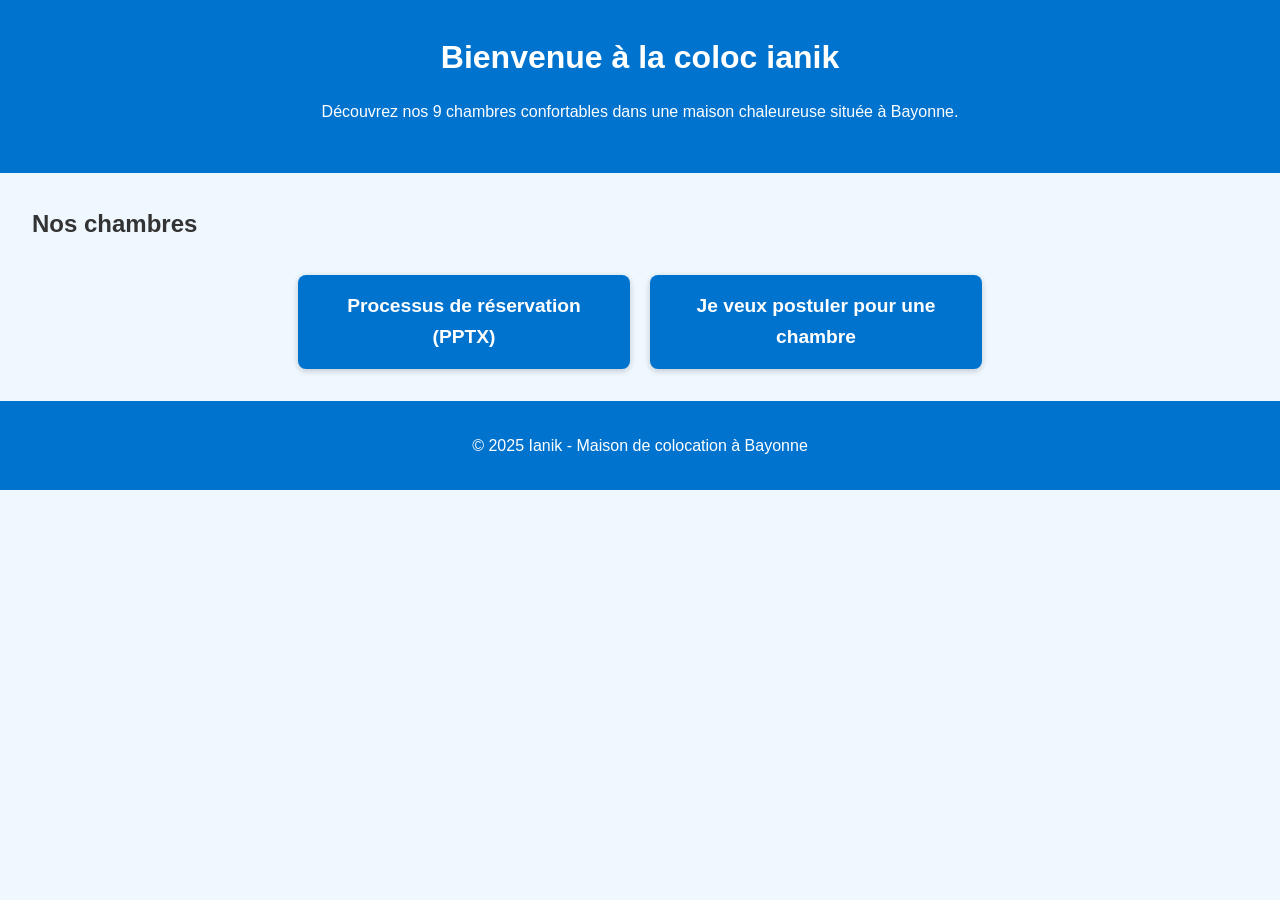
==== index.html @ e373b6a2 "index.html" ====
<!DOCTYPE html>
<html lang="fr">
<head>
  <meta charset="UTF-8">
  <meta name="viewport" content="width=device-width, initial-scale=1.0">
  <title>Ianik - Maison de colocation</title>
  <style>
    /* Styles généraux */
    body {
      font-family: Arial, sans-serif;
      line-height: 1.6;
      margin: 0;
      padding: 0;
      background-color: #f0f8ff; /* Bleu clair */
      color: #333;
    }

    header {
      text-align: center;
      padding: 2rem;
      background-color: #0073cf; /* Bleu Aviron Bayonnais */
      color: white;
    }

    h1, h2 {
      margin: 0;
    }

    main {
      padding: 2rem;
    }

    section {
      margin-bottom: 2rem;
    }

    .rooms .room-list {
      display: grid;
      grid-template-columns: repeat(auto-fit, minmax(300px, 1fr));
      gap: 1rem;
    }

    .room {
      border: 2px solid #0073cf;
      padding: 1rem;
      background-color: white;
      border-radius: 10px;
      box-shadow: 0 2px 6px rgba(0, 0, 0, 0.15);
    }

    .room h3 {
      margin-top: 0;
      color: #0073cf;
    }

    .availability {
      display: inline-block;
      padding: 0.3rem 0.6rem;
      font-size: 0.9rem;
      font-weight: bold;
      border-radius: 5px;
      color: white;
    }

    .available {
      background-color: #4caf50; /* Vert */
    }

    .reserved {
      background-color: #f44336; /* Rouge */
    }

    .pending {
      background-color: #ffc107; /* Jaune */
      color: black;
    }

    .btn-container {
      display: flex;
      justify-content: center;
      gap: 20px;
      flex-wrap: wrap;
      margin-top: 2rem;
    }

    .btn {
      display: inline-block;
      width: 300px;
      padding: 1rem;
      text-align: center;
      font-size: 1.2rem;
      font-weight: bold;
      color: white;
      background-color: #0073cf;
      text-decoration: none;
      border-radius: 8px;
      box-shadow: 0 2px 6px rgba(0, 0, 0, 0.2);
      transition: background-color 0.3s;
    }

    .btn:hover {
      background-color: #005fa3;
    }

    footer {
      text-align: center;
      padding: 1rem;
      background-color: #0073cf;
      color: white;
    }
  </style>
</head>
<body>
  <header>
    <h1>Bienvenue à la coloc ianik</h1>
    <p>Découvrez nos 9 chambres confortables dans une maison chaleureuse située à Bayonne.</p>
  </header>

  <main>
    <section class="rooms">
      <h2>Nos chambres</h2>
      <div class="room-list" id="room-list">
        <!-- Les chambres seront ajoutées ici via JavaScript -->
      </div>
    </section>

    <div class="btn-container">
      <a href="https://docs.google.com/presentation/d/1EcXekD9tkcNS4-WJMPIoCq9BJ0h_CwV2/export/pptx" 
         class="btn" 
         download>
         Processus de réservation (PPTX)
      </a>

      <a href="https://forms.gle/kCWdKsoVQjSQGZ9x8" 
         class="btn" 
         target="_blank">
         Je veux postuler pour une chambre
      </a>
    </div>
  </main>

  <footer>
    <p>&copy; 2025 Ianik - Maison de colocation à Bayonne</p>
  </footer>

  <script>
    const sheetURL = "https://docs.google.com/spreadsheets/d/e/2PACX-1vQ-KR8PI-1On28uGKj4XJUlLQtatzEJC9pDtSXy6NSAmb4mJi_8Ygjr6PcW7w_5GbWBy42OmCKfp8lX/pub?output=csv";

    async function loadRooms() {
      try {
        const response = await fetch(sheetURL);
        const data = await response.text();
        const rows = data.split("\n").slice(1);
        const roomList = document.getElementById("room-list");

        rows.forEach(row => {
          const [roomNumber, availability] = row.split(",");
          let price = (roomNumber.trim() === "4" || roomNumber.trim() === "5" || roomNumber.trim() === "6") ? "720 €" : "760 €";

          let availabilityClass = "";
          if (availability.trim() === "Disponible") availabilityClass = "available";
          else if (availability.trim() === "Réservée") availabilityClass = "reserved";
          else if (availability.trim() === "En cours de réservation") availabilityClass = "pending";

          const roomDiv = document.createElement("div");
          roomDiv.className = "room";
          roomDiv.innerHTML = `
            <h3>Chambre ${roomNumber}</h3>
            <p><strong>Prix :</strong> ${price}/mois</p>
            <span class="availability ${availabilityClass}">${availability.trim()}</span>
          `;

          roomList.appendChild(roomDiv);
        });
      } catch (error) {
        console.error("Erreur lors du chargement des chambres :", error);
      }
    }

    loadRooms();
  </script>
</body>
</html>
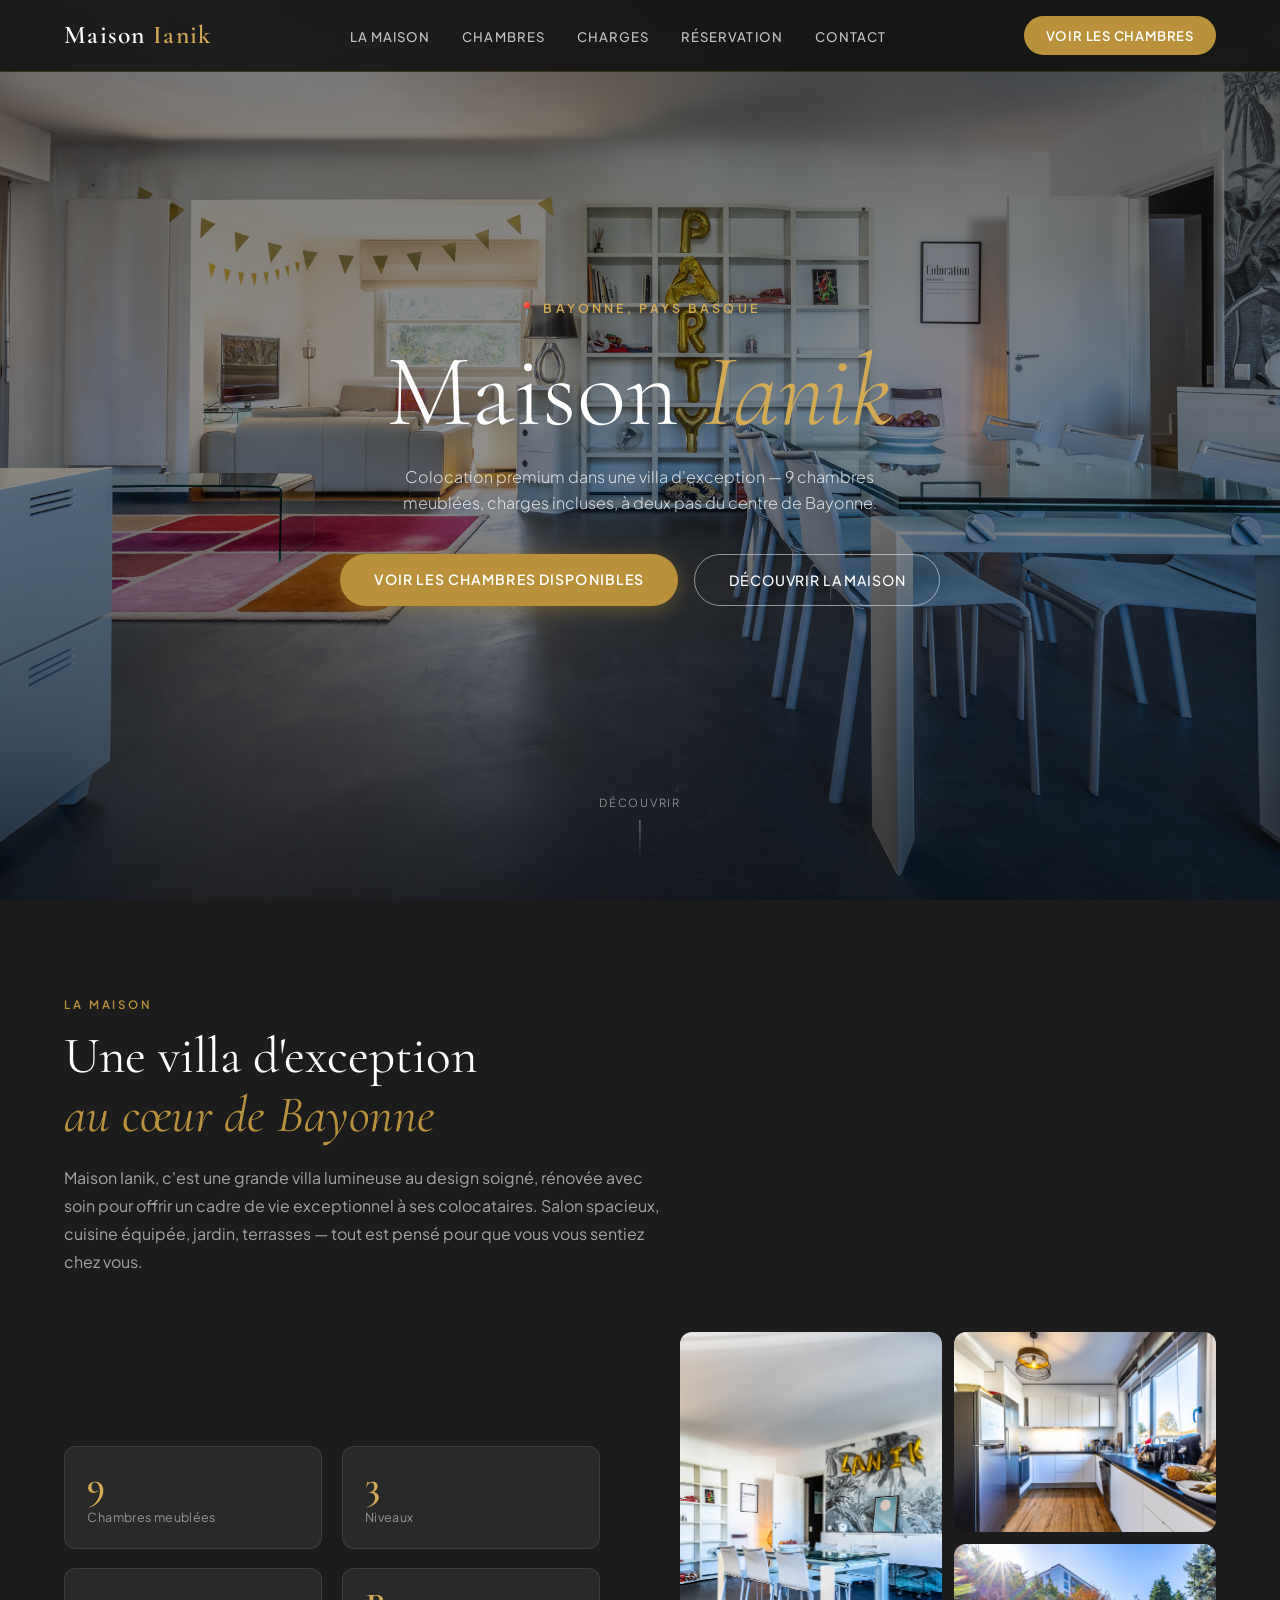
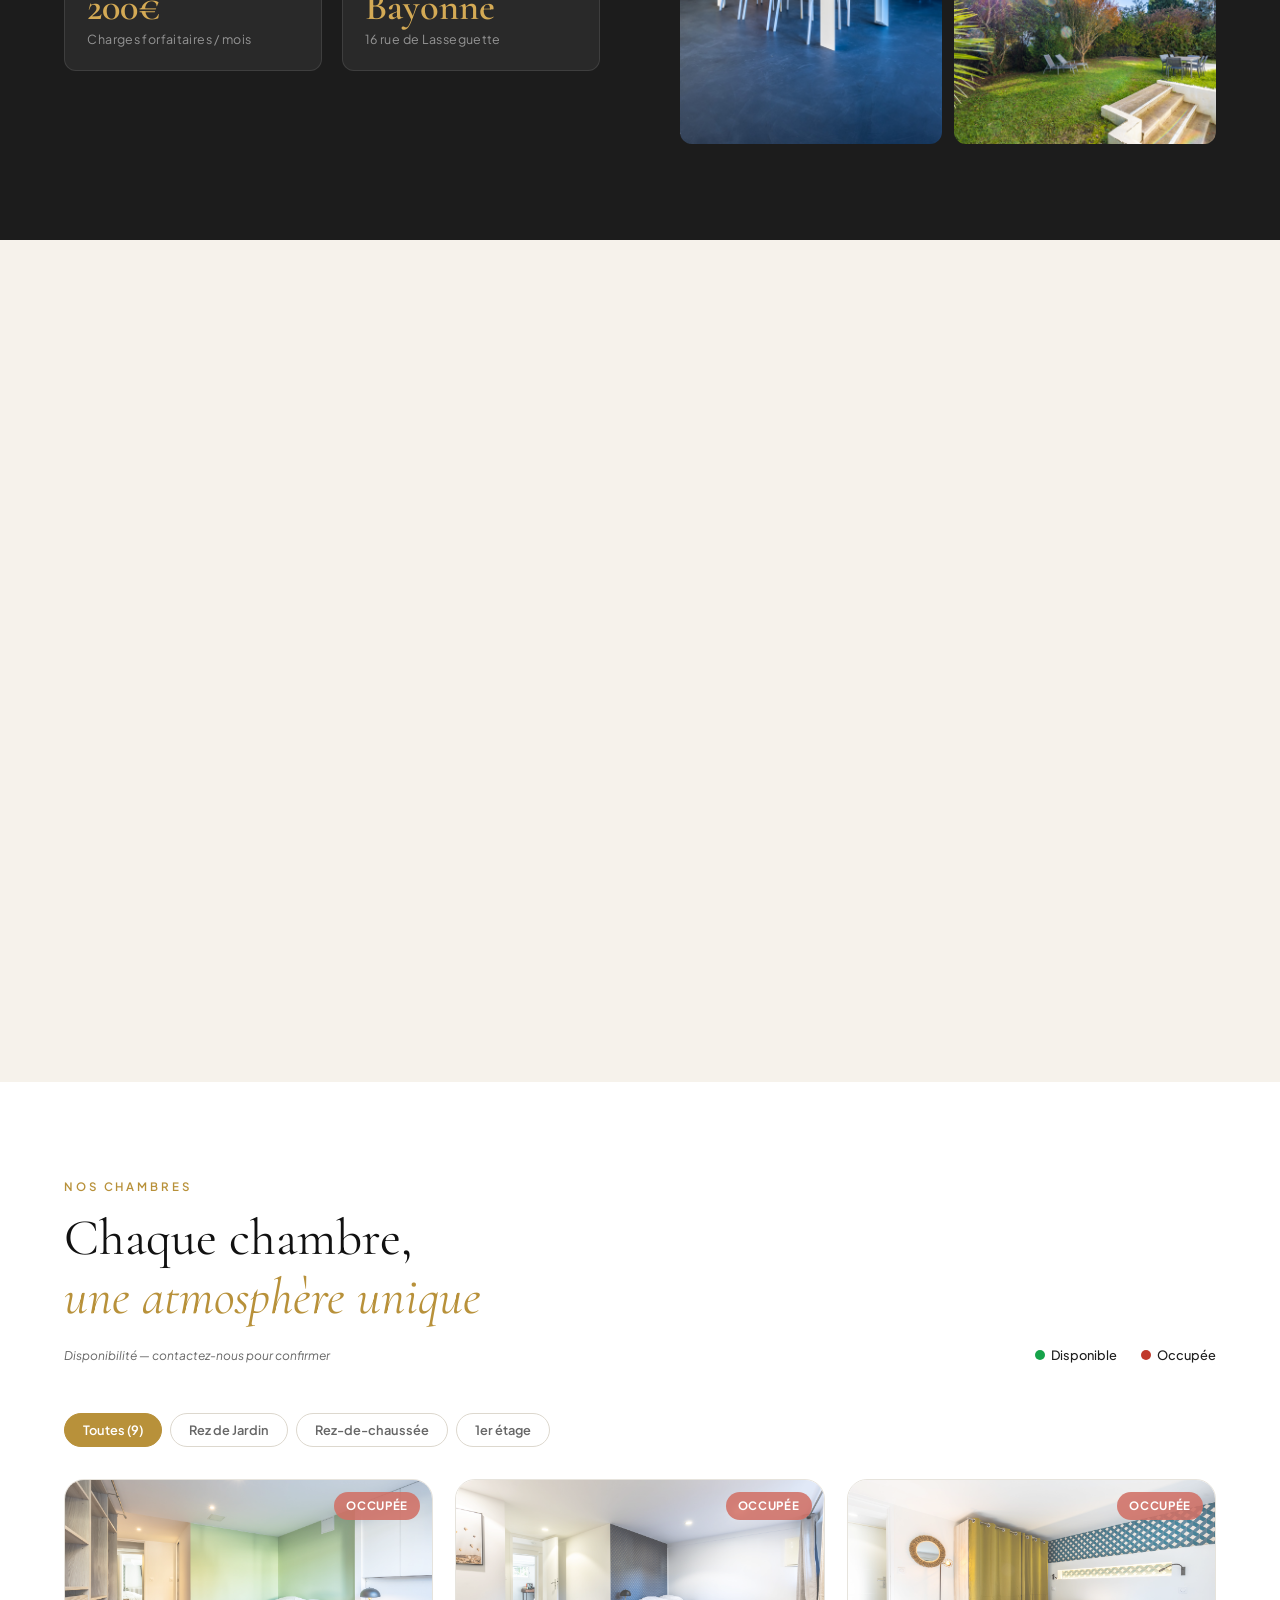
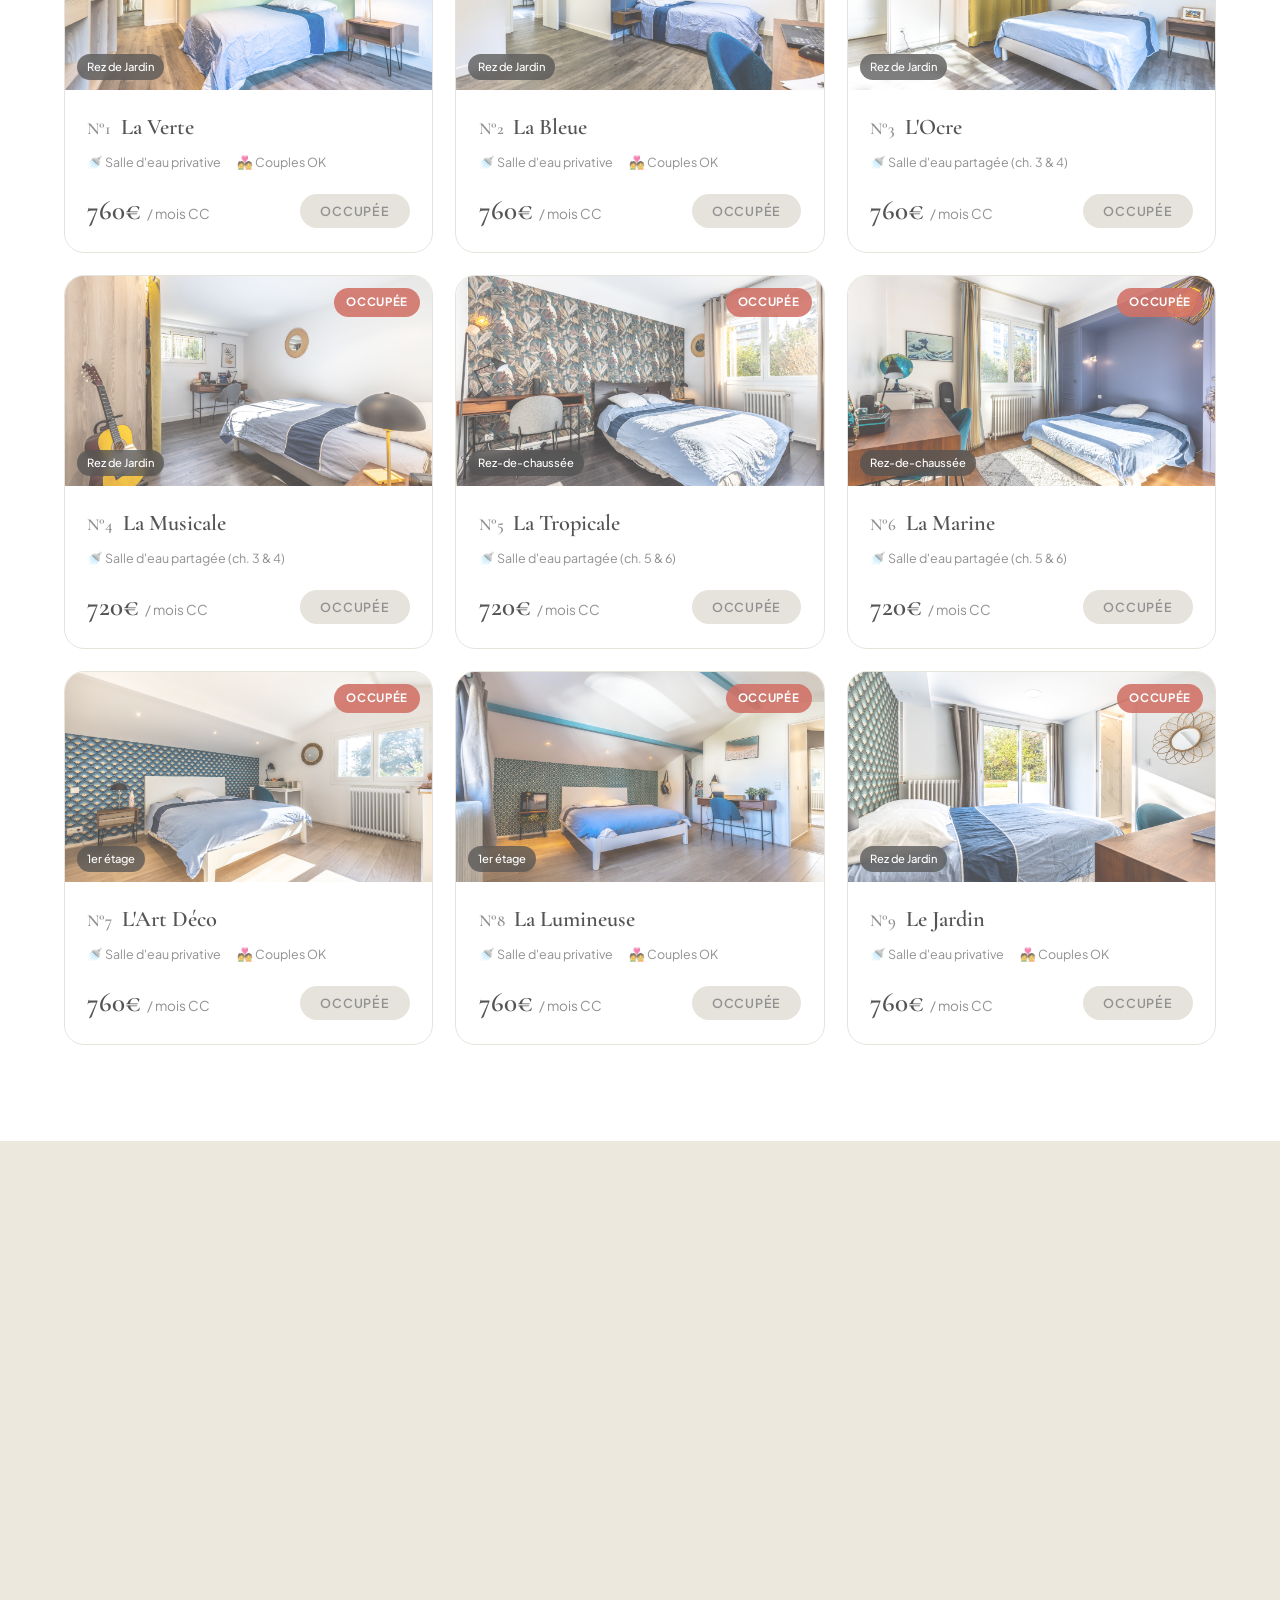
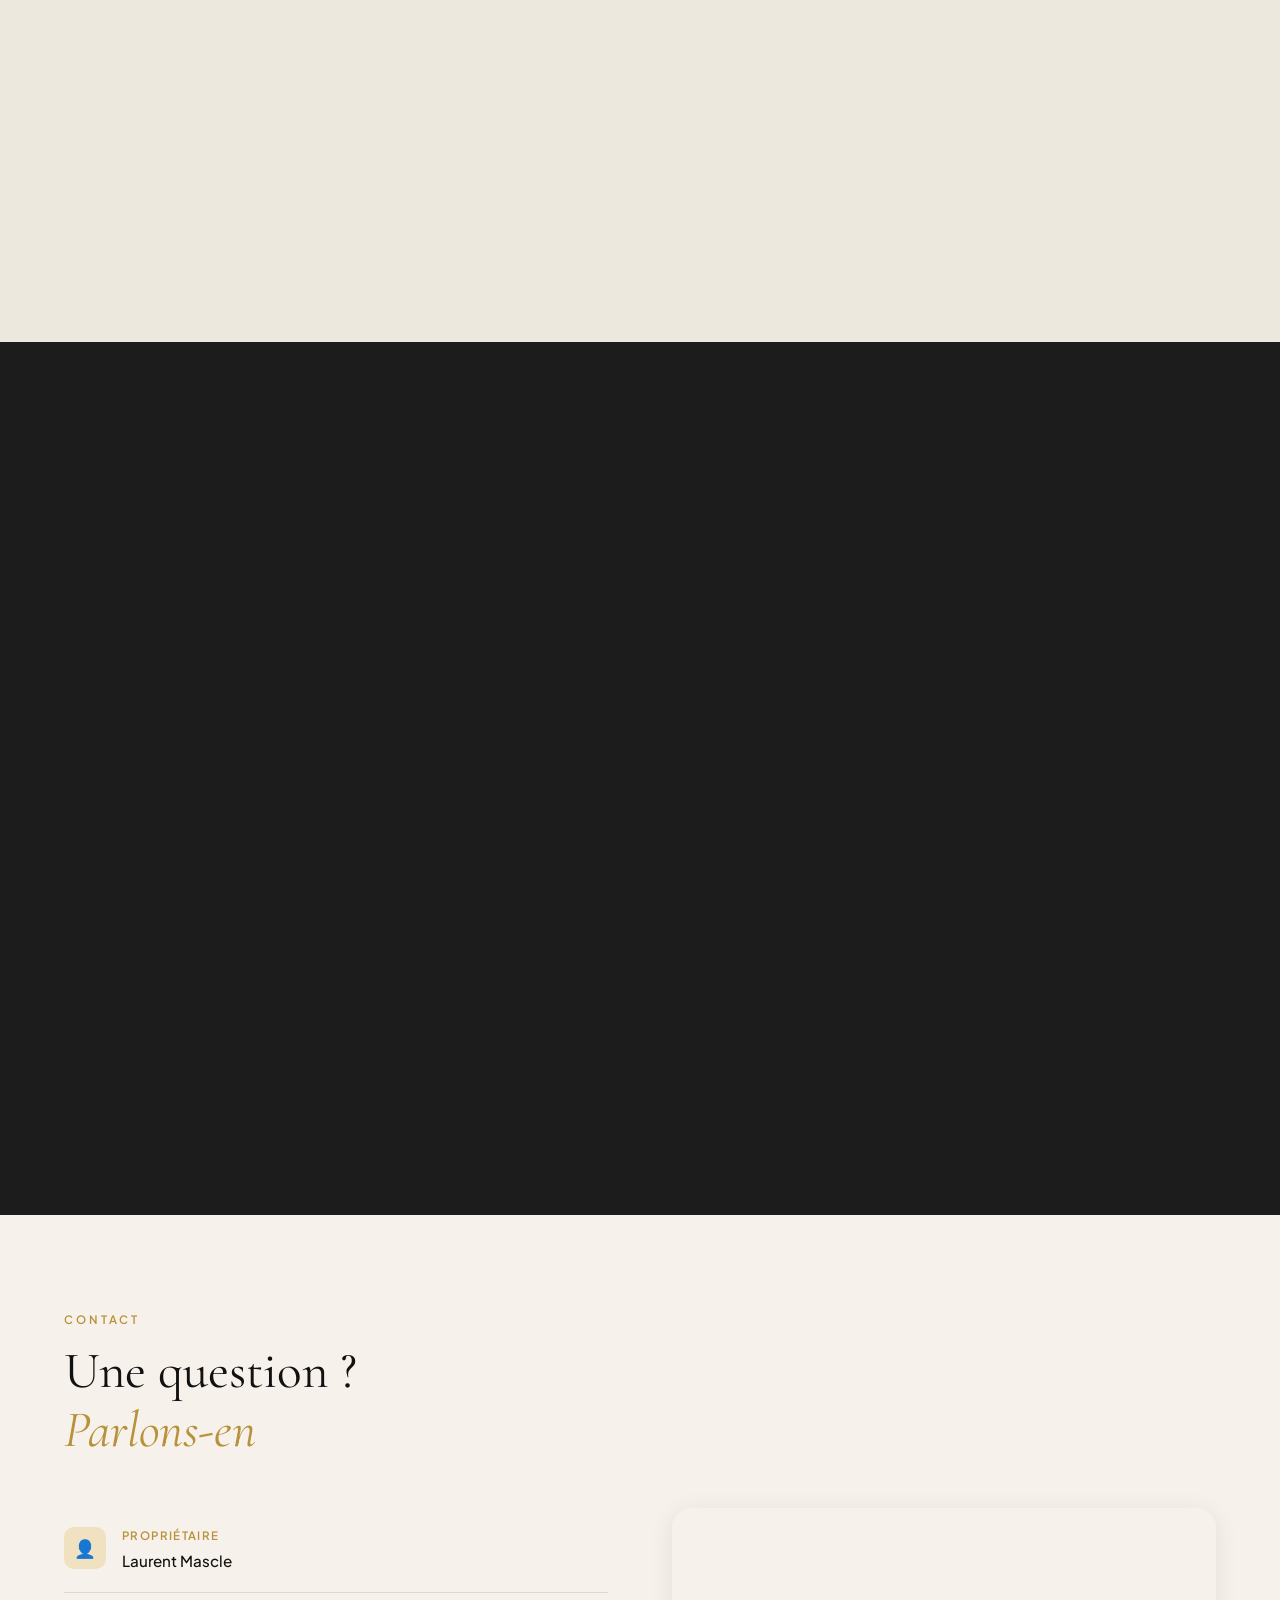
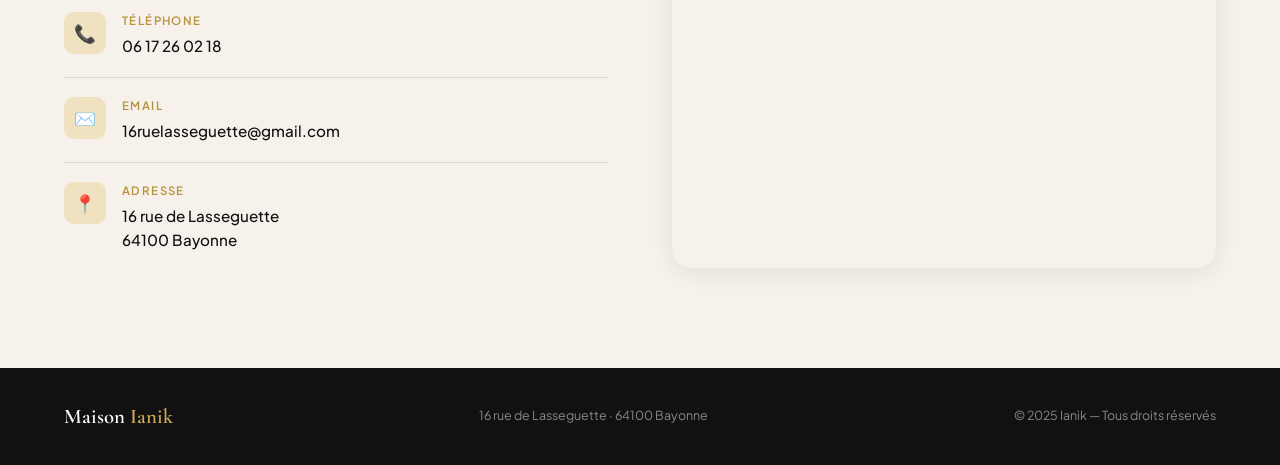
==== commit 1537fb58: "Déploiement site Maison Ianik — index.html + dossier images/ Ajout du nouveau index.html avec galeri" ====
--- a/index.html
+++ b/index.html
@@ -3,181 +3,1467 @@
 <head>
   <meta charset="UTF-8">
   <meta name="viewport" content="width=device-width, initial-scale=1.0">
-  <title>Ianik - Maison de colocation</title>
+  <title>Maison Ianik — Colocation à Bayonne</title>
+  <meta name="description" content="Colocation premium à Bayonne. 9 chambres meublées avec charges incluses dans une maison d'exception.">
+  <link rel="preconnect" href="https://fonts.googleapis.com">
+  <link rel="preconnect" href="https://fonts.gstatic.com" crossorigin>
+  <link href="https://fonts.googleapis.com/css2?family=Cormorant+Garamond:ital,wght@0,300;0,400;0,600;1,300;1,400&family=Plus+Jakarta+Sans:wght@300;400;500;600&display=swap" rel="stylesheet">
   <style>
-    /* Styles généraux */
+    /* ===================== VARIABLES & RESET ===================== */
+    :root {
+      --dark:       #111111;
+      --dark-2:     #1c1c1c;
+      --cream:      #f6f2eb;
+      --cream-dark: #ede8de;
+      --gold:       #b8913a;
+      --gold-light: #d4aa55;
+      --gold-pale:  #f0e2c0;
+      --text:       #1e1e1e;
+      --text-muted: #666;
+      --border:     #ddd8ce;
+      --white:      #ffffff;
+      --available:  #16a34a;
+      --unavailable:#c0392b;
+      --radius:     12px;
+      --radius-lg:  20px;
+      --shadow:     0 4px 24px rgba(0,0,0,0.08);
+      --shadow-lg:  0 16px 60px rgba(0,0,0,0.15);
+    }
+    *, *::before, *::after { margin: 0; padding: 0; box-sizing: border-box; }
+    html { scroll-behavior: smooth; }
     body {
-      font-family: Arial, sans-serif;
+      font-family: 'Plus Jakarta Sans', sans-serif;
+      background: var(--cream);
+      color: var(--text);
+      overflow-x: hidden;
       line-height: 1.6;
-      margin: 0;
-      padding: 0;
-      background-color: #f0f8ff; /* Bleu clair */
-      color: #333;
-    }
-
-    header {
+    }
+    img { display: block; max-width: 100%; }
+    a { text-decoration: none; color: inherit; }
+    button { cursor: pointer; border: none; background: none; font-family: inherit; }
+
+    /* ===================== SCROLLBAR ===================== */
+    ::-webkit-scrollbar { width: 6px; }
+    ::-webkit-scrollbar-track { background: var(--cream-dark); }
+    ::-webkit-scrollbar-thumb { background: var(--gold); border-radius: 3px; }
+
+    /* ===================== NAV ===================== */
+    nav {
+      position: fixed; top: 0; left: 0; right: 0; z-index: 100;
+      padding: 0 5%;
+      display: flex; align-items: center; justify-content: space-between;
+      height: 72px;
+      background: rgba(17,17,17,0.88);
+      backdrop-filter: blur(12px);
+      border-bottom: 1px solid rgba(184,145,58,0.2);
+      transition: all 0.3s;
+    }
+    .nav-logo {
+      font-family: 'Cormorant Garamond', serif;
+      font-size: 1.6rem;
+      font-weight: 600;
+      color: var(--white);
+      letter-spacing: 0.05em;
+    }
+    .nav-logo span { color: var(--gold-light); }
+    .nav-links {
+      display: flex; gap: 2rem; list-style: none;
+    }
+    .nav-links a {
+      color: rgba(255,255,255,0.75);
+      font-size: 0.82rem;
+      font-weight: 500;
+      letter-spacing: 0.08em;
+      text-transform: uppercase;
+      transition: color 0.2s;
+    }
+    .nav-links a:hover { color: var(--gold-light); }
+    .nav-cta {
+      padding: 9px 22px;
+      background: var(--gold);
+      color: var(--white);
+      font-size: 0.82rem;
+      font-weight: 600;
+      letter-spacing: 0.06em;
+      text-transform: uppercase;
+      border-radius: 40px;
+      transition: background 0.2s, transform 0.2s;
+    }
+    .nav-cta:hover { background: var(--gold-light); transform: translateY(-1px); }
+    .nav-burger { display: none; flex-direction: column; gap: 5px; cursor: pointer; }
+    .nav-burger span { display: block; width: 24px; height: 2px; background: var(--white); border-radius: 2px; transition: all 0.3s; }
+
+    /* ===================== HERO ===================== */
+    #hero {
+      position: relative;
+      height: 100vh; min-height: 600px;
+      display: flex; align-items: center; justify-content: center;
+      overflow: hidden;
+    }
+    .hero-bg {
+      position: absolute; inset: 0;
+      background-image: url('images/salon_vue_6.jpg');
+      background-size: cover;
+      background-position: center 40%;
+      transform: scale(1.05);
+      transition: transform 8s ease;
+    }
+    #hero.loaded .hero-bg { transform: scale(1); }
+    .hero-overlay {
+      position: absolute; inset: 0;
+      background: linear-gradient(to bottom,
+        rgba(10,10,10,0.55) 0%,
+        rgba(10,10,10,0.45) 50%,
+        rgba(10,10,10,0.75) 100%);
+    }
+    .hero-content {
+      position: relative; z-index: 2;
+      text-align: center; padding: 0 5%;
+      animation: fadeUp 1.2s ease both;
+    }
+    .hero-eyebrow {
+      display: inline-block;
+      font-size: 0.78rem;
+      font-weight: 600;
+      letter-spacing: 0.25em;
+      text-transform: uppercase;
+      color: var(--gold-light);
+      margin-bottom: 1.2rem;
+    }
+    .hero-title {
+      font-family: 'Cormorant Garamond', serif;
+      font-size: clamp(3.2rem, 8vw, 7rem);
+      font-weight: 300;
+      color: var(--white);
+      line-height: 1.05;
+      margin-bottom: 1.2rem;
+    }
+    .hero-title em {
+      font-style: italic;
+      color: var(--gold-light);
+    }
+    .hero-sub {
+      font-size: 1rem;
+      font-weight: 300;
+      color: rgba(255,255,255,0.8);
+      margin-bottom: 2.4rem;
+      max-width: 480px; margin-inline: auto;
+    }
+    .hero-actions {
+      display: flex; gap: 1rem; justify-content: center; flex-wrap: wrap;
+    }
+    .btn-primary {
+      padding: 14px 34px;
+      background: var(--gold);
+      color: var(--white);
+      font-size: 0.88rem;
+      font-weight: 600;
+      letter-spacing: 0.08em;
+      text-transform: uppercase;
+      border-radius: 50px;
+      transition: background 0.2s, transform 0.2s, box-shadow 0.2s;
+      box-shadow: 0 4px 20px rgba(184,145,58,0.4);
+    }
+    .btn-primary:hover { background: var(--gold-light); transform: translateY(-2px); box-shadow: 0 8px 28px rgba(184,145,58,0.5); }
+    .btn-outline {
+      padding: 14px 34px;
+      border: 1.5px solid rgba(255,255,255,0.5);
+      color: var(--white);
+      font-size: 0.88rem;
+      font-weight: 500;
+      letter-spacing: 0.06em;
+      text-transform: uppercase;
+      border-radius: 50px;
+      backdrop-filter: blur(4px);
+      transition: border-color 0.2s, background 0.2s;
+    }
+    .btn-outline:hover { border-color: var(--gold-light); background: rgba(184,145,58,0.15); }
+    .hero-scroll {
+      position: absolute; bottom: 2.5rem; left: 50%; transform: translateX(-50%);
+      display: flex; flex-direction: column; align-items: center; gap: 8px;
+      color: rgba(255,255,255,0.5);
+      font-size: 0.7rem;
+      letter-spacing: 0.15em;
+      text-transform: uppercase;
+      animation: bounce 2s infinite;
+    }
+    .hero-scroll::after {
+      content: '';
+      display: block; width: 1px; height: 40px;
+      background: linear-gradient(to bottom, rgba(255,255,255,0.5), transparent);
+    }
+
+    /* ===================== SECTIONS ===================== */
+    section { padding: 6rem 5%; }
+    .section-label {
+      font-size: 0.72rem;
+      font-weight: 600;
+      letter-spacing: 0.25em;
+      text-transform: uppercase;
+      color: var(--gold);
+      margin-bottom: 0.8rem;
+    }
+    .section-title {
+      font-family: 'Cormorant Garamond', serif;
+      font-size: clamp(2.2rem, 4vw, 3.4rem);
+      font-weight: 400;
+      line-height: 1.15;
+      color: var(--dark);
+      margin-bottom: 1.2rem;
+    }
+    .section-title em { font-style: italic; color: var(--gold); }
+    .section-intro {
+      max-width: 600px;
+      font-size: 1rem;
+      color: var(--text-muted);
+      line-height: 1.75;
+    }
+
+    /* ===================== MAISON ===================== */
+    #maison {
+      background: var(--dark-2);
+      color: var(--white);
+    }
+    #maison .section-title { color: var(--white); }
+    #maison .section-intro { color: rgba(255,255,255,0.6); }
+    .maison-grid {
+      display: grid;
+      grid-template-columns: 1fr 1fr;
+      gap: 5rem;
+      align-items: center;
+      margin-top: 3.5rem;
+    }
+    .maison-photos {
+      display: grid;
+      grid-template-columns: 1fr 1fr;
+      grid-template-rows: 200px 200px;
+      gap: 12px;
+    }
+    .maison-photo {
+      overflow: hidden; border-radius: var(--radius);
+      position: relative;
+    }
+    .maison-photo img {
+      width: 100%; height: 100%;
+      object-fit: cover;
+      transition: transform 0.6s ease;
+    }
+    .maison-photo:hover img { transform: scale(1.06); }
+    .maison-photo.tall {
+      grid-row: span 2;
+    }
+    .maison-stats {
+      display: grid;
+      grid-template-columns: 1fr 1fr;
+      gap: 1.2rem;
+      margin-top: 2.5rem;
+    }
+    .stat-card {
+      background: rgba(255,255,255,0.06);
+      border: 1px solid rgba(255,255,255,0.1);
+      border-radius: var(--radius);
+      padding: 1.2rem 1.4rem;
+    }
+    .stat-num {
+      font-family: 'Cormorant Garamond', serif;
+      font-size: 2.4rem;
+      font-weight: 600;
+      color: var(--gold-light);
+      line-height: 1;
+    }
+    .stat-label {
+      font-size: 0.78rem;
+      color: rgba(255,255,255,0.5);
+      margin-top: 4px;
+      letter-spacing: 0.03em;
+    }
+
+    /* ===================== CHARGES INCLUSES ===================== */
+    #charges {
+      background: var(--cream);
+    }
+    .charges-grid {
+      display: grid;
+      grid-template-columns: repeat(auto-fit, minmax(180px, 1fr));
+      gap: 1rem;
+      margin-top: 3rem;
+    }
+    .charge-item {
+      background: var(--white);
+      border: 1px solid var(--border);
+      border-radius: var(--radius);
+      padding: 1.4rem;
+      display: flex;
+      flex-direction: column;
+      align-items: flex-start;
+      gap: 0.6rem;
+      transition: box-shadow 0.2s, transform 0.2s;
+    }
+    .charge-item:hover { transform: translateY(-3px); box-shadow: var(--shadow); }
+    .charge-icon {
+      width: 40px; height: 40px;
+      background: var(--gold-pale);
+      border-radius: 10px;
+      display: flex; align-items: center; justify-content: center;
+      font-size: 1.2rem;
+    }
+    .charge-name {
+      font-size: 0.88rem;
+      font-weight: 600;
+      color: var(--dark);
+    }
+    .charges-note {
+      margin-top: 1.5rem;
+      padding: 1rem 1.4rem;
+      background: var(--gold-pale);
+      border-left: 3px solid var(--gold);
+      border-radius: 0 var(--radius) var(--radius) 0;
+      font-size: 0.88rem;
+      color: var(--text-muted);
+      max-width: 640px;
+    }
+
+    /* ===================== CHAMBRES ===================== */
+    #chambres {
+      background: var(--white);
+    }
+    .chambres-header {
+      display: flex; align-items: flex-end; justify-content: space-between;
+      flex-wrap: wrap; gap: 1rem;
+      margin-bottom: 3rem;
+    }
+    .availability-legend {
+      display: flex; gap: 1.5rem; align-items: center;
+    }
+    .legend-item {
+      display: flex; align-items: center; gap: 6px;
+      font-size: 0.8rem;
+      font-weight: 500;
+    }
+    .legend-dot {
+      width: 10px; height: 10px; border-radius: 50%;
+    }
+    .legend-dot.available { background: var(--available); }
+    .legend-dot.unavailable { background: var(--unavailable); }
+    #availability-status {
+      font-size: 0.75rem;
+      color: var(--text-muted);
+      font-style: italic;
+    }
+
+    /* Floor tabs */
+    .floor-tabs {
+      display: flex; gap: 0.5rem;
+      margin-bottom: 2rem;
+      flex-wrap: wrap;
+    }
+    .floor-tab {
+      padding: 8px 18px;
+      border: 1.5px solid var(--border);
+      border-radius: 40px;
+      font-size: 0.8rem;
+      font-weight: 600;
+      color: var(--text-muted);
+      cursor: pointer;
+      transition: all 0.2s;
+      background: var(--white);
+    }
+    .floor-tab:hover { border-color: var(--gold); color: var(--gold); }
+    .floor-tab.active {
+      background: var(--gold);
+      border-color: var(--gold);
+      color: var(--white);
+    }
+
+    .rooms-grid {
+      display: grid;
+      grid-template-columns: repeat(auto-fill, minmax(300px, 1fr));
+      gap: 1.4rem;
+    }
+    .room-card {
+      background: var(--white);
+      border: 1px solid var(--border);
+      border-radius: var(--radius-lg);
+      overflow: hidden;
+      transition: transform 0.25s, box-shadow 0.25s;
+      cursor: pointer;
+      position: relative;
+    }
+    .room-card:hover { transform: translateY(-4px); box-shadow: var(--shadow-lg); }
+    .room-card.unavailable { opacity: 0.72; }
+    .room-card[data-floor="hidden"] { display: none; }
+
+    .room-photo {
+      position: relative;
+      height: 210px;
+      overflow: hidden;
+    }
+    .room-photo img {
+      width: 100%; height: 100%;
+      object-fit: cover;
+      transition: transform 0.5s ease;
+    }
+    .room-card:hover .room-photo img { transform: scale(1.05); }
+    .room-badge {
+      position: absolute;
+      top: 12px; right: 12px;
+      padding: 5px 12px;
+      border-radius: 20px;
+      font-size: 0.72rem;
+      font-weight: 700;
+      letter-spacing: 0.06em;
+      text-transform: uppercase;
+    }
+    .room-badge.available {
+      background: rgba(22,163,74,0.92);
+      color: var(--white);
+      box-shadow: 0 2px 8px rgba(22,163,74,0.3);
+    }
+    .room-badge.unavailable {
+      background: rgba(192,57,43,0.88);
+      color: var(--white);
+    }
+    .room-badge.loading {
+      background: rgba(100,100,100,0.7);
+      color: var(--white);
+    }
+    .room-floor-tag {
+      position: absolute;
+      bottom: 10px; left: 12px;
+      padding: 4px 10px;
+      background: rgba(17,17,17,0.75);
+      backdrop-filter: blur(4px);
+      color: var(--white);
+      font-size: 0.7rem;
+      font-weight: 500;
+      border-radius: 20px;
+    }
+    .room-info {
+      padding: 1.2rem 1.4rem;
+    }
+    .room-number-name {
+      display: flex; align-items: baseline; gap: 0.6rem;
+      margin-bottom: 0.5rem;
+    }
+    .room-number {
+      font-family: 'Cormorant Garamond', serif;
+      font-size: 1.05rem;
+      font-weight: 600;
+      color: var(--text-muted);
+    }
+    .room-name {
+      font-family: 'Cormorant Garamond', serif;
+      font-size: 1.4rem;
+      font-weight: 600;
+      color: var(--dark);
+    }
+    .room-details {
+      display: flex; gap: 1rem;
+      font-size: 0.78rem;
+      color: var(--text-muted);
+      margin-bottom: 1rem;
+    }
+    .room-detail-item {
+      display: flex; align-items: center; gap: 4px;
+    }
+    .room-footer {
+      display: flex; align-items: center; justify-content: space-between;
+    }
+    .room-price {
+      font-family: 'Cormorant Garamond', serif;
+      font-size: 1.7rem;
+      font-weight: 600;
+      color: var(--dark);
+    }
+    .room-price span {
+      font-size: 0.85rem;
+      font-weight: 400;
+      color: var(--text-muted);
+      font-family: 'Plus Jakarta Sans', sans-serif;
+    }
+    .room-btn {
+      padding: 9px 20px;
+      background: var(--gold);
+      color: var(--white);
+      font-size: 0.78rem;
+      font-weight: 600;
+      letter-spacing: 0.06em;
+      text-transform: uppercase;
+      border-radius: 30px;
+      transition: background 0.2s, transform 0.15s;
+    }
+    .room-btn:hover { background: var(--gold-light); transform: scale(1.03); }
+    .room-btn.disabled {
+      background: var(--border);
+      color: var(--text-muted);
+      cursor: not-allowed;
+    }
+    .room-btn.disabled:hover { background: var(--border); transform: none; }
+
+    /* ===================== GALERIE PARTIES COMMUNES ===================== */
+    #galerie {
+      background: var(--cream-dark);
+      padding: 5rem 5%;
+    }
+    .gallery-grid {
+      display: grid;
+      grid-template-columns: repeat(4, 1fr);
+      grid-template-rows: 220px 220px;
+      gap: 12px;
+      margin-top: 2.5rem;
+    }
+    .gallery-item {
+      overflow: hidden;
+      border-radius: var(--radius);
+      position: relative;
+    }
+    .gallery-item:first-child {
+      grid-column: span 2;
+      grid-row: span 2;
+    }
+    .gallery-item img {
+      width: 100%; height: 100%;
+      object-fit: cover;
+      transition: transform 0.6s ease;
+    }
+    .gallery-item:hover img { transform: scale(1.06); }
+    .gallery-caption {
+      position: absolute;
+      bottom: 0; left: 0; right: 0;
+      padding: 0.8rem 1rem 0.7rem;
+      background: linear-gradient(to top, rgba(0,0,0,0.65), transparent);
+      color: var(--white);
+      font-size: 0.78rem;
+      font-weight: 500;
+      letter-spacing: 0.04em;
+      opacity: 0;
+      transform: translateY(6px);
+      transition: opacity 0.3s, transform 0.3s;
+    }
+    .gallery-item:hover .gallery-caption { opacity: 1; transform: translateY(0); }
+
+    /* ===================== PROCESSUS ===================== */
+    #processus {
+      background: var(--dark-2);
+      color: var(--white);
+    }
+    #processus .section-title { color: var(--white); }
+    #processus .section-intro { color: rgba(255,255,255,0.6); }
+    .steps-grid {
+      display: grid;
+      grid-template-columns: repeat(auto-fit, minmax(220px, 1fr));
+      gap: 1.5rem;
+      margin-top: 3rem;
+    }
+    .step-card {
+      background: rgba(255,255,255,0.05);
+      border: 1px solid rgba(255,255,255,0.1);
+      border-radius: var(--radius-lg);
+      padding: 2rem 1.5rem;
+      position: relative;
+      overflow: hidden;
+      transition: background 0.2s;
+    }
+    .step-card:hover { background: rgba(255,255,255,0.08); }
+    .step-num {
+      font-family: 'Cormorant Garamond', serif;
+      font-size: 4rem;
+      font-weight: 300;
+      color: rgba(184,145,58,0.25);
+      line-height: 1;
+      position: absolute;
+      top: 0.8rem; right: 1.2rem;
+    }
+    .step-icon {
+      width: 44px; height: 44px;
+      background: rgba(184,145,58,0.15);
+      border-radius: 12px;
+      display: flex; align-items: center; justify-content: center;
+      font-size: 1.3rem;
+      margin-bottom: 1rem;
+    }
+    .step-title {
+      font-weight: 600;
+      font-size: 0.95rem;
+      color: var(--white);
+      margin-bottom: 0.5rem;
+    }
+    .step-text {
+      font-size: 0.82rem;
+      color: rgba(255,255,255,0.55);
+      line-height: 1.6;
+    }
+    .acompte-notice {
+      margin-top: 2.5rem;
+      padding: 1.2rem 1.6rem;
+      background: rgba(184,145,58,0.12);
+      border: 1px solid rgba(184,145,58,0.3);
+      border-radius: var(--radius);
+      font-size: 0.85rem;
+      color: rgba(255,255,255,0.75);
+      max-width: 680px;
+    }
+    .acompte-notice strong { color: var(--gold-light); }
+
+    /* ===================== CONTACT ===================== */
+    #contact {
+      background: var(--cream);
+    }
+    .contact-grid {
+      display: grid;
+      grid-template-columns: 1fr 1fr;
+      gap: 4rem;
+      align-items: start;
+      margin-top: 3rem;
+    }
+    .contact-info { }
+    .contact-item {
+      display: flex;
+      align-items: flex-start;
+      gap: 1rem;
+      padding: 1.2rem 0;
+      border-bottom: 1px solid var(--border);
+    }
+    .contact-item:last-child { border-bottom: none; }
+    .contact-icon {
+      width: 42px; height: 42px;
+      background: var(--gold-pale);
+      border-radius: 10px;
+      display: flex; align-items: center; justify-content: center;
+      font-size: 1.1rem;
+      flex-shrink: 0;
+    }
+    .contact-label {
+      font-size: 0.72rem;
+      font-weight: 600;
+      letter-spacing: 0.12em;
+      text-transform: uppercase;
+      color: var(--gold);
+      margin-bottom: 3px;
+    }
+    .contact-value {
+      font-size: 0.95rem;
+      font-weight: 500;
+      color: var(--dark);
+    }
+    .contact-map {
+      border-radius: var(--radius-lg);
+      overflow: hidden;
+      height: 360px;
+      box-shadow: var(--shadow);
+    }
+    .contact-map iframe {
+      width: 100%; height: 100%; border: 0;
+    }
+
+    /* ===================== FOOTER ===================== */
+    footer {
+      background: var(--dark);
+      color: rgba(255,255,255,0.5);
+      padding: 2rem 5%;
+      display: flex;
+      align-items: center;
+      justify-content: space-between;
+      flex-wrap: wrap;
+      gap: 1rem;
+    }
+    .footer-brand {
+      font-family: 'Cormorant Garamond', serif;
+      font-size: 1.3rem;
+      font-weight: 600;
+      color: var(--white);
+    }
+    .footer-brand span { color: var(--gold-light); }
+    footer p { font-size: 0.78rem; }
+
+    /* ===================== MODAL ===================== */
+    .modal-overlay {
+      position: fixed; inset: 0;
+      background: rgba(10,10,10,0.75);
+      backdrop-filter: blur(6px);
+      z-index: 200;
+      display: flex; align-items: center; justify-content: center;
+      padding: 1.5rem;
+      opacity: 0; pointer-events: none;
+      transition: opacity 0.3s;
+    }
+    .modal-overlay.open { opacity: 1; pointer-events: all; }
+    .modal {
+      background: var(--white);
+      border-radius: var(--radius-lg);
+      max-width: 760px; width: 100%;
+      max-height: 90vh;
+      overflow-y: auto;
+      transform: translateY(20px) scale(0.98);
+      transition: transform 0.3s;
+      position: relative;
+    }
+    .modal-overlay.open .modal { transform: translateY(0) scale(1); }
+    .modal-close {
+      position: absolute;
+      top: 1.2rem; right: 1.2rem;
+      width: 36px; height: 36px;
+      background: rgba(0,0,0,0.08);
+      border-radius: 50%;
+      display: flex; align-items: center; justify-content: center;
+      font-size: 1.1rem;
+      color: var(--text);
+      cursor: pointer;
+      transition: background 0.2s;
+      z-index: 10;
+    }
+    .modal-close:hover { background: rgba(0,0,0,0.15); }
+    .modal-photo {
+      height: 280px;
+      overflow: hidden;
+      border-radius: var(--radius-lg) var(--radius-lg) 0 0;
+    }
+    .modal-photo img {
+      width: 100%; height: 100%;
+      object-fit: cover;
+    }
+    .modal-body { padding: 2rem 2.2rem 2.2rem; }
+    .modal-top {
+      display: flex; align-items: baseline; justify-content: space-between;
+      margin-bottom: 1rem;
+      flex-wrap: wrap; gap: 0.5rem;
+    }
+    .modal-room-title {
+      font-family: 'Cormorant Garamond', serif;
+      font-size: 2rem;
+      font-weight: 600;
+    }
+    .modal-price {
+      font-family: 'Cormorant Garamond', serif;
+      font-size: 2rem;
+      font-weight: 600;
+      color: var(--gold);
+    }
+    .modal-price span {
+      font-size: 0.9rem;
+      font-weight: 400;
+      color: var(--text-muted);
+      font-family: 'Plus Jakarta Sans', sans-serif;
+    }
+    .modal-tags {
+      display: flex; gap: 0.5rem; flex-wrap: wrap;
+      margin-bottom: 1.4rem;
+    }
+    .modal-tag {
+      padding: 5px 12px;
+      background: var(--cream);
+      border: 1px solid var(--border);
+      border-radius: 20px;
+      font-size: 0.78rem;
+      font-weight: 500;
+      color: var(--text-muted);
+    }
+    .modal-divider { height: 1px; background: var(--border); margin: 1.4rem 0; }
+    .modal-charges-title {
+      font-size: 0.75rem;
+      font-weight: 700;
+      letter-spacing: 0.12em;
+      text-transform: uppercase;
+      color: var(--text-muted);
+      margin-bottom: 0.8rem;
+    }
+    .modal-charges-list {
+      display: flex; flex-wrap: wrap; gap: 0.5rem;
+      margin-bottom: 1.4rem;
+    }
+    .modal-charge-tag {
+      padding: 4px 10px;
+      background: var(--gold-pale);
+      border-radius: 20px;
+      font-size: 0.78rem;
+      color: var(--text);
+    }
+    .modal-warning {
+      padding: 0.9rem 1.2rem;
+      background: #fff8ed;
+      border: 1px solid #f0c97a;
+      border-radius: var(--radius);
+      font-size: 0.82rem;
+      color: #7a5000;
+      margin-bottom: 1.5rem;
+      line-height: 1.5;
+    }
+    .modal-actions { display: flex; gap: 1rem; flex-wrap: wrap; }
+    .modal-btn-stripe {
+      flex: 1;
+      padding: 14px 24px;
+      background: var(--gold);
+      color: var(--white);
+      font-size: 0.88rem;
+      font-weight: 700;
+      letter-spacing: 0.06em;
+      text-transform: uppercase;
+      border-radius: 50px;
       text-align: center;
-      padding: 2rem;
-      background-color: #0073cf; /* Bleu Aviron Bayonnais */
-      color: white;
-    }
-
-    h1, h2 {
-      margin: 0;
-    }
-
-    main {
-      padding: 2rem;
-    }
-
-    section {
-      margin-bottom: 2rem;
-    }
-
-    .rooms .room-list {
-      display: grid;
-      grid-template-columns: repeat(auto-fit, minmax(300px, 1fr));
-      gap: 1rem;
-    }
-
-    .room {
-      border: 2px solid #0073cf;
-      padding: 1rem;
-      background-color: white;
-      border-radius: 10px;
-      box-shadow: 0 2px 6px rgba(0, 0, 0, 0.15);
-    }
-
-    .room h3 {
-      margin-top: 0;
-      color: #0073cf;
-    }
-
-    .availability {
-      display: inline-block;
-      padding: 0.3rem 0.6rem;
-      font-size: 0.9rem;
-      font-weight: bold;
-      border-radius: 5px;
-      color: white;
-    }
-
-    .available {
-      background-color: #4caf50; /* Vert */
-    }
-
-    .reserved {
-      background-color: #f44336; /* Rouge */
-    }
-
-    .pending {
-      background-color: #ffc107; /* Jaune */
-      color: black;
-    }
-
-    .btn-container {
-      display: flex;
-      justify-content: center;
-      gap: 20px;
-      flex-wrap: wrap;
-      margin-top: 2rem;
-    }
-
-    .btn {
-      display: inline-block;
-      width: 300px;
-      padding: 1rem;
-      text-align: center;
-      font-size: 1.2rem;
-      font-weight: bold;
-      color: white;
-      background-color: #0073cf;
-      text-decoration: none;
-      border-radius: 8px;
-      box-shadow: 0 2px 6px rgba(0, 0, 0, 0.2);
-      transition: background-color 0.3s;
-    }
-
-    .btn:hover {
-      background-color: #005fa3;
-    }
-
-    footer {
-      text-align: center;
-      padding: 1rem;
-      background-color: #0073cf;
-      color: white;
-    }
+      transition: background 0.2s, transform 0.2s, box-shadow 0.2s;
+      box-shadow: 0 4px 16px rgba(184,145,58,0.35);
+      display: block;
+    }
+    .modal-btn-stripe:hover { background: var(--gold-light); transform: translateY(-2px); box-shadow: 0 6px 24px rgba(184,145,58,0.45); }
+    .modal-btn-stripe.disabled {
+      background: var(--border);
+      color: var(--text-muted);
+      cursor: not-allowed;
+      box-shadow: none;
+    }
+    .modal-btn-stripe.disabled:hover { background: var(--border); transform: none; }
+
+    /* ===================== ANIMATIONS ===================== */
+    @keyframes fadeUp {
+      from { opacity: 0; transform: translateY(24px); }
+      to   { opacity: 1; transform: translateY(0); }
+    }
+    @keyframes bounce {
+      0%, 100% { transform: translateX(-50%) translateY(0); }
+      50%       { transform: translateX(-50%) translateY(6px); }
+    }
+    .reveal {
+      opacity: 0;
+      transform: translateY(28px);
+      transition: opacity 0.7s ease, transform 0.7s ease;
+    }
+    .reveal.visible { opacity: 1; transform: translateY(0); }
+
+    /* ===================== RESPONSIVE ===================== */
+    @media (max-width: 900px) {
+      .maison-grid { grid-template-columns: 1fr; gap: 2.5rem; }
+      .contact-grid { grid-template-columns: 1fr; }
+      .gallery-grid {
+        grid-template-columns: 1fr 1fr;
+        grid-template-rows: auto;
+      }
+      .gallery-item:first-child { grid-column: span 2; }
+      nav .nav-links, nav .nav-cta { display: none; }
+      .nav-burger { display: flex; }
+    }
+    @media (max-width: 600px) {
+      section { padding: 4rem 5%; }
+      .gallery-grid { grid-template-columns: 1fr 1fr; }
+      .rooms-grid { grid-template-columns: 1fr; }
+      .modal-body { padding: 1.5rem; }
+      .steps-grid { grid-template-columns: 1fr; }
+      .maison-photos { grid-template-rows: 160px 160px; }
+    }
+
+    /* Mobile nav menu */
+    .mobile-menu {
+      display: none;
+      position: fixed; top: 72px; left: 0; right: 0;
+      background: rgba(17,17,17,0.97);
+      z-index: 99;
+      padding: 1.5rem 5%;
+      flex-direction: column;
+      gap: 1.2rem;
+    }
+    .mobile-menu.open { display: flex; }
+    .mobile-menu a {
+      color: rgba(255,255,255,0.8);
+      font-size: 1rem;
+      font-weight: 500;
+      padding: 0.6rem 0;
+      border-bottom: 1px solid rgba(255,255,255,0.08);
+    }
+    .mobile-menu a:last-child { border: none; }
   </style>
 </head>
 <body>
-  <header>
-    <h1>Bienvenue à la coloc ianik</h1>
-    <p>Découvrez nos 9 chambres confortables dans une maison chaleureuse située à Bayonne.</p>
-  </header>
-
-  <main>
-    <section class="rooms">
-      <h2>Nos chambres</h2>
-      <div class="room-list" id="room-list">
-        <!-- Les chambres seront ajoutées ici via JavaScript -->
+
+<!-- NAV -->
+<nav id="navbar">
+  <a href="#" class="nav-logo">Maison <span>Ianik</span></a>
+  <ul class="nav-links">
+    <li><a href="#maison">La maison</a></li>
+    <li><a href="#chambres">Chambres</a></li>
+    <li><a href="#charges">Charges</a></li>
+    <li><a href="#processus">Réservation</a></li>
+    <li><a href="#contact">Contact</a></li>
+  </ul>
+  <a href="#chambres" class="nav-cta">Voir les chambres</a>
+  <div class="nav-burger" id="burgerBtn" onclick="toggleMenu()">
+    <span></span><span></span><span></span>
+  </div>
+</nav>
+
+<!-- Mobile menu -->
+<div class="mobile-menu" id="mobileMenu">
+  <a href="#maison" onclick="toggleMenu()">La maison</a>
+  <a href="#chambres" onclick="toggleMenu()">Les chambres</a>
+  <a href="#charges" onclick="toggleMenu()">Charges incluses</a>
+  <a href="#processus" onclick="toggleMenu()">Processus de réservation</a>
+  <a href="#contact" onclick="toggleMenu()">Contact</a>
+</div>
+
+<!-- HERO -->
+<section id="hero">
+  <div class="hero-bg"></div>
+  <div class="hero-overlay"></div>
+  <div class="hero-content">
+    <div class="hero-eyebrow">📍 Bayonne, Pays Basque</div>
+    <h1 class="hero-title">Maison <em>Ianik</em></h1>
+    <p class="hero-sub">Colocation premium dans une villa d'exception — 9 chambres meublées, charges incluses, à deux pas du centre de Bayonne.</p>
+    <div class="hero-actions">
+      <a href="#chambres" class="btn-primary">Voir les chambres disponibles</a>
+      <a href="#maison" class="btn-outline">Découvrir la maison</a>
+    </div>
+  </div>
+  <div class="hero-scroll">Découvrir</div>
+</section>
+
+<!-- LA MAISON -->
+<section id="maison">
+  <div class="reveal">
+    <p class="section-label">La maison</p>
+    <h2 class="section-title">Une villa d'exception<br><em>au cœur de Bayonne</em></h2>
+    <p class="section-intro">Maison Ianik, c'est une grande villa lumineuse au design soigné, rénovée avec soin pour offrir un cadre de vie exceptionnel à ses colocataires. Salon spacieux, cuisine équipée, jardin, terrasses — tout est pensé pour que vous vous sentiez chez vous.</p>
+  </div>
+  <div class="maison-grid reveal">
+    <div>
+      <div class="maison-stats">
+        <div class="stat-card">
+          <div class="stat-num">9</div>
+          <div class="stat-label">Chambres meublées</div>
+        </div>
+        <div class="stat-card">
+          <div class="stat-num">3</div>
+          <div class="stat-label">Niveaux</div>
+        </div>
+        <div class="stat-card">
+          <div class="stat-num">200€</div>
+          <div class="stat-label">Charges forfaitaires / mois</div>
+        </div>
+        <div class="stat-card">
+          <div class="stat-num">Bayonne</div>
+          <div class="stat-label">16 rue de Lasseguette</div>
+        </div>
       </div>
-    </section>
-
-    <div class="btn-container">
-      <a href="https://docs.google.com/presentation/d/1EcXekD9tkcNS4-WJMPIoCq9BJ0h_CwV2/export/pptx" 
-         class="btn" 
-         download>
-         Processus de réservation (PPTX)
-      </a>
-
-      <a href="https://forms.gle/kCWdKsoVQjSQGZ9x8" 
-         class="btn" 
-         target="_blank">
-         Je veux postuler pour une chambre
-      </a>
-    </div>
-  </main>
-
-  <footer>
-    <p>&copy; 2025 Ianik - Maison de colocation à Bayonne</p>
-  </footer>
-
-  <script>
-    const sheetURL = "https://docs.google.com/spreadsheets/d/e/2PACX-1vQ-KR8PI-1On28uGKj4XJUlLQtatzEJC9pDtSXy6NSAmb4mJi_8Ygjr6PcW7w_5GbWBy42OmCKfp8lX/pub?output=csv";
-
-    async function loadRooms() {
-      try {
-        const response = await fetch(sheetURL);
-        const data = await response.text();
-        const rows = data.split("\n").slice(1);
-        const roomList = document.getElementById("room-list");
-
-        rows.forEach(row => {
-          const [roomNumber, availability] = row.split(",");
-          let price = (roomNumber.trim() === "4" || roomNumber.trim() === "5" || roomNumber.trim() === "6") ? "720 €" : "760 €";
-
-          let availabilityClass = "";
-          if (availability.trim() === "Disponible") availabilityClass = "available";
-          else if (availability.trim() === "Réservée") availabilityClass = "reserved";
-          else if (availability.trim() === "En cours de réservation") availabilityClass = "pending";
-
-          const roomDiv = document.createElement("div");
-          roomDiv.className = "room";
-          roomDiv.innerHTML = `
-            <h3>Chambre ${roomNumber}</h3>
-            <p><strong>Prix :</strong> ${price}/mois</p>
-            <span class="availability ${availabilityClass}">${availability.trim()}</span>
-          `;
-
-          roomList.appendChild(roomDiv);
-        });
-      } catch (error) {
-        console.error("Erreur lors du chargement des chambres :", error);
+    </div>
+    <div class="maison-photos">
+      <div class="maison-photo tall">
+        <img src="images/salon_vue_5.jpg" alt="Salon Ianik" loading="lazy">
+      </div>
+      <div class="maison-photo">
+        <img src="images/cuisine.jpg" alt="Cuisine" loading="lazy">
+      </div>
+      <div class="maison-photo">
+        <img src="images/jardin.jpg" alt="Jardin" loading="lazy">
+      </div>
+    </div>
+  </div>
+</section>
+
+<!-- CHARGES INCLUSES -->
+<section id="charges">
+  <div class="reveal">
+    <p class="section-label">Forfait tout compris</p>
+    <h2 class="section-title">200€ de charges<br><em>tout est inclus</em></h2>
+    <p class="section-intro">Aucune mauvaise surprise : un forfait mensuel fixe couvre l'intégralité des charges courantes.</p>
+  </div>
+  <div class="charges-grid reveal">
+    <div class="charge-item"><div class="charge-icon">💧</div><div class="charge-name">Eau</div></div>
+    <div class="charge-item"><div class="charge-icon">⚡</div><div class="charge-name">Électricité</div></div>
+    <div class="charge-item"><div class="charge-icon">🔥</div><div class="charge-name">Chauffage</div></div>
+    <div class="charge-item"><div class="charge-icon">📶</div><div class="charge-name">Internet fibre (Freebox)</div></div>
+    <div class="charge-item"><div class="charge-icon">🎬</div><div class="charge-name">Netflix</div></div>
+    <div class="charge-item"><div class="charge-icon">🧹</div><div class="charge-name">Ménage communs ×1/sem.</div></div>
+    <div class="charge-item"><div class="charge-icon">🌿</div><div class="charge-name">Entretien jardin</div></div>
+    <div class="charge-item"><div class="charge-icon">🏡</div><div class="charge-name">Assurance habitation</div></div>
+  </div>
+  <p class="charges-note reveal">
+    💑 Les chambres avec salle d'eau privative sont disponibles pour les couples.<br>
+    Un supplément de <strong>50€/mois</strong> sur les charges sera appliqué.
+  </p>
+</section>
+
+<!-- CHAMBRES -->
+<section id="chambres">
+  <div class="chambres-header reveal">
+    <div>
+      <p class="section-label">Nos chambres</p>
+      <h2 class="section-title">Chaque chambre,<br><em>une atmosphère unique</em></h2>
+      <p id="availability-status">Chargement de la disponibilité…</p>
+    </div>
+    <div class="availability-legend">
+      <div class="legend-item"><div class="legend-dot available"></div> Disponible</div>
+      <div class="legend-item"><div class="legend-dot unavailable"></div> Occupée</div>
+    </div>
+  </div>
+
+  <div class="floor-tabs reveal">
+    <button class="floor-tab active" data-floor="all">Toutes (9)</button>
+    <button class="floor-tab" data-floor="Rez de Jardin">Rez de Jardin</button>
+    <button class="floor-tab" data-floor="Rez-de-chaussée">Rez-de-chaussée</button>
+    <button class="floor-tab" data-floor="1er étage">1er étage</button>
+  </div>
+
+  <div class="rooms-grid reveal" id="roomsGrid">
+    <!-- Injected by JS -->
+  </div>
+</section>
+
+<!-- GALERIE PARTIES COMMUNES -->
+<section id="galerie">
+  <div class="reveal">
+    <p class="section-label">Espaces communs</p>
+    <h2 class="section-title">Des espaces partagés<br><em>qui font la différence</em></h2>
+  </div>
+  <div class="gallery-grid reveal">
+    <div class="gallery-item">
+      <img src="images/salon_vue_4.jpg" alt="Salon principal" loading="lazy">
+      <div class="gallery-caption">Salon principal</div>
+    </div>
+    <div class="gallery-item">
+      <img src="images/salon_vue_3.jpg" alt="Salle à manger" loading="lazy">
+      <div class="gallery-caption">Salle à manger</div>
+    </div>
+    <div class="gallery-item">
+      <img src="images/cuisine.jpg" alt="Cuisine équipée" loading="lazy">
+      <div class="gallery-caption">Cuisine équipée</div>
+    </div>
+    <div class="gallery-item">
+      <img src="images/jardin.jpg" alt="Jardin" loading="lazy">
+      <div class="gallery-caption">Jardin & terrasse</div>
+    </div>
+    <div class="gallery-item">
+      <img src="images/salon_vue_6.jpg" alt="Vue salon" loading="lazy">
+      <div class="gallery-caption">Vue d'ensemble</div>
+    </div>
+  </div>
+</section>
+
+<!-- PROCESSUS -->
+<section id="processus">
+  <div class="reveal">
+    <p class="section-label">Comment ça marche</p>
+    <h2 class="section-title">Réserver votre chambre<br><em>en 4 étapes simples</em></h2>
+    <p class="section-intro">Un parcours entièrement en ligne, du choix de votre chambre jusqu'à la confirmation.</p>
+  </div>
+  <div class="steps-grid reveal">
+    <div class="step-card">
+      <div class="step-num">01</div>
+      <div class="step-icon">🔍</div>
+      <div class="step-title">Choisissez votre chambre</div>
+      <div class="step-text">Parcourez les chambres disponibles, consultez les photos et les détails. Cliquez sur "Réserver" pour la chambre qui vous correspond.</div>
+    </div>
+    <div class="step-card">
+      <div class="step-num">02</div>
+      <div class="step-icon">💳</div>
+      <div class="step-title">Payez l'acompte en ligne</div>
+      <div class="step-text">Un acompte sécurisé de <strong>250€</strong> via Stripe valide votre réservation. La chambre est immédiatement marquée comme réservée.</div>
+    </div>
+    <div class="step-card">
+      <div class="step-num">03</div>
+      <div class="step-icon">📋</div>
+      <div class="step-title">Complétez votre dossier</div>
+      <div class="step-text">Vous recevrez par email un formulaire à remplir avec les informations nécessaires à la rédaction du bail.</div>
+    </div>
+    <div class="step-card">
+      <div class="step-num">04</div>
+      <div class="step-icon">🗝️</div>
+      <div class="step-title">Prenez les clés</div>
+      <div class="step-text">Contactez Laurent 2 semaines avant votre arrivée pour organiser votre entrée dans les lieux. L'acompte est déduit de votre 1er loyer.</div>
+    </div>
+  </div>
+  <div class="acompte-notice reveal">
+    ℹ️ <strong>Acompte non remboursable :</strong> L'acompte de 250€ constitue une avance sur le 1er mois de loyer.
+    En cas de désistement, il sera intégralement conservé. Cette mesure nous permet de garantir la disponibilité de la chambre jusqu'à votre arrivée.
+  </div>
+</section>
+
+<!-- CONTACT -->
+<section id="contact">
+  <div class="reveal">
+    <p class="section-label">Contact</p>
+    <h2 class="section-title">Une question ?<br><em>Parlons-en</em></h2>
+  </div>
+  <div class="contact-grid reveal">
+    <div class="contact-info">
+      <div class="contact-item">
+        <div class="contact-icon">👤</div>
+        <div>
+          <div class="contact-label">Propriétaire</div>
+          <div class="contact-value">Laurent Mascle</div>
+        </div>
+      </div>
+      <div class="contact-item">
+        <div class="contact-icon">📞</div>
+        <div>
+          <div class="contact-label">Téléphone</div>
+          <div class="contact-value"><a href="tel:0617260218">06 17 26 02 18</a></div>
+        </div>
+      </div>
+      <div class="contact-item">
+        <div class="contact-icon">✉️</div>
+        <div>
+          <div class="contact-label">Email</div>
+          <div class="contact-value"><a href="mailto:16ruelasseguette@gmail.com">16ruelasseguette@gmail.com</a></div>
+        </div>
+      </div>
+      <div class="contact-item">
+        <div class="contact-icon">📍</div>
+        <div>
+          <div class="contact-label">Adresse</div>
+          <div class="contact-value">16 rue de Lasseguette<br>64100 Bayonne</div>
+        </div>
+      </div>
+    </div>
+    <div class="contact-map">
+      <iframe
+        src="https://www.google.com/maps/embed?pb=!1m18!1m12!1m3!1d2916.9!2d-1.481!3d43.493!2m3!1f0!2f0!3f0!3m2!1i1024!2i768!4f13.1!3m3!1m2!1s0x0%3A0x0!2s16+Rue+de+Lasseguette%2C+64100+Bayonne!5e0!3m2!1sfr!2sfr!4v1"
+        loading="lazy"
+        referrerpolicy="no-referrer-when-downgrade"
+        title="Localisation Maison Ianik">
+      </iframe>
+    </div>
+  </div>
+</section>
+
+<!-- FOOTER -->
+<footer>
+  <div class="footer-brand">Maison <span>Ianik</span></div>
+  <p>16 rue de Lasseguette · 64100 Bayonne</p>
+  <p>© 2025 Ianik — Tous droits réservés</p>
+</footer>
+
+<!-- MODAL -->
+<div class="modal-overlay" id="roomModal" onclick="handleModalClick(event)">
+  <div class="modal" id="modalContent">
+    <button class="modal-close" onclick="closeModal()">✕</button>
+    <div class="modal-photo">
+      <img id="modalImg" src="" alt="">
+    </div>
+    <div class="modal-body">
+      <div class="modal-top">
+        <h3 class="modal-room-title" id="modalTitle"></h3>
+        <div class="modal-price" id="modalPrice"></div>
+      </div>
+      <div class="modal-tags" id="modalTags"></div>
+      <div class="modal-divider"></div>
+      <div class="modal-charges-title">Charges incluses (200€/mois)</div>
+      <div class="modal-charges-list">
+        <span class="modal-charge-tag">💧 Eau</span>
+        <span class="modal-charge-tag">⚡ Électricité</span>
+        <span class="modal-charge-tag">🔥 Chauffage</span>
+        <span class="modal-charge-tag">📶 Internet fibre</span>
+        <span class="modal-charge-tag">🎬 Netflix</span>
+        <span class="modal-charge-tag">🧹 Ménage communs</span>
+        <span class="modal-charge-tag">🌿 Entretien jardin</span>
+        <span class="modal-charge-tag">🏡 Assurance</span>
+      </div>
+      <div class="modal-warning" id="modalWarning"></div>
+      <div class="modal-actions">
+        <a href="#" class="modal-btn-stripe" id="modalStripeBtn" target="_blank" rel="noopener">
+          💳 &nbsp;Réserver — Payer l'acompte de 250€
+        </a>
+      </div>
+    </div>
+  </div>
+</div>
+
+<script>
+  /* ============================================================
+     DONNÉES DES CHAMBRES
+     ➜ Remplacer chaque stripeLink par l'URL Stripe réelle
+     ============================================================ */
+  const ROOMS = [
+    {
+      id: 1,
+      name: "La Verte",
+      floor: "Rez de Jardin",
+      price: 760,
+      sde: "Salle d'eau privative",
+      couples: true,
+      image: "images/chambre_1.jpg",
+      stripeLink: "https://buy.stripe.com/REMPLACER_LIEN_CHAMBRE_1",
+      extras: ["Grande chambre", "Parquet clair", "Placards intégrés"]
+    },
+    {
+      id: 2,
+      name: "La Bleue",
+      floor: "Rez de Jardin",
+      price: 760,
+      sde: "Salle d'eau privative",
+      couples: true,
+      image: "images/chambre_2.jpg",
+      stripeLink: "https://buy.stripe.com/REMPLACER_LIEN_CHAMBRE_2",
+      extras: ["Papier peint géométrique", "Bureau inclus", "Parquet gris"]
+    },
+    {
+      id: 3,
+      name: "L'Ocre",
+      floor: "Rez de Jardin",
+      price: 760,
+      sde: "Salle d'eau partagée (ch. 3 & 4)",
+      couples: false,
+      image: "images/chambre_3.jpg",
+      stripeLink: "https://buy.stripe.com/REMPLACER_LIEN_CHAMBRE_3",
+      extras: ["Rideaux dorés", "Luminosité naturelle", "Dressing"]
+    },
+    {
+      id: 4,
+      name: "La Musicale",
+      floor: "Rez de Jardin",
+      price: 720,
+      sde: "Salle d'eau partagée (ch. 3 & 4)",
+      couples: false,
+      image: "images/chambre_4.jpg",
+      stripeLink: "https://buy.stripe.com/REMPLACER_LIEN_CHAMBRE_4",
+      extras: ["Ambiance chaleureuse", "Bureau et chaise", "Fenêtre jardin"]
+    },
+    {
+      id: 5,
+      name: "La Tropicale",
+      floor: "Rez-de-chaussée",
+      price: 720,
+      sde: "Salle d'eau partagée (ch. 5 & 6)",
+      couples: false,
+      image: "images/chambre_5.jpg",
+      stripeLink: "https://buy.stripe.com/REMPLACER_LIEN_CHAMBRE_5",
+      extras: ["Papier peint tropical", "Parquet sombre", "Bureau inclus"]
+    },
+    {
+      id: 6,
+      name: "La Marine",
+      floor: "Rez-de-chaussée",
+      price: 720,
+      sde: "Salle d'eau partagée (ch. 5 & 6)",
+      couples: false,
+      image: "images/chambre_6.jpg",
+      stripeLink: "https://buy.stripe.com/REMPLACER_LIEN_CHAMBRE_6",
+      extras: ["Mur bleu marine", "Grande fenêtre", "Bureau & siège design"]
+    },
+    {
+      id: 7,
+      name: "L'Art Déco",
+      floor: "1er étage",
+      price: 760,
+      sde: "Salle d'eau privative",
+      couples: true,
+      image: "images/chambre_7.jpg",
+      stripeLink: "https://buy.stripe.com/REMPLACER_LIEN_CHAMBRE_7",
+      extras: ["Papier peint art déco doré", "Parquet clair", "Très lumineuse"]
+    },
+    {
+      id: 8,
+      name: "La Lumineuse",
+      floor: "1er étage",
+      price: 760,
+      sde: "Salle d'eau privative",
+      couples: true,
+      image: "images/chambre_8.jpg",
+      stripeLink: "https://buy.stripe.com/REMPLACER_LIEN_CHAMBRE_8",
+      extras: ["Velux + grandes fenêtres", "Poutres turquoise", "Très grande surface"]
+    },
+    {
+      id: 9,
+      name: "Le Jardin",
+      floor: "Rez de Jardin",
+      price: 760,
+      sde: "Salle d'eau privative",
+      couples: true,
+      image: "images/chambre_9.jpg",
+      stripeLink: "https://buy.stripe.com/REMPLACER_LIEN_CHAMBRE_9",
+      extras: ["Accès terrasse/jardin", "Baies vitrées", "Vue sur parc"]
+    }
+  ];
+
+  /* ============================================================
+     GOOGLE SHEETS — DISPONIBILITÉS
+     ID du sheet: 1sHIayNCHRl1pa20suzm2R1JotMCpSUWOr5CQ2wR5Fgw
+     ➜ Le sheet doit être publié (Fichier > Partager > Publier sur le web > CSV)
+     ============================================================ */
+  const SHEET_ID = "1sHIayNCHRl1pa20suzm2R1JotMCpSUWOr5CQ2wR5Fgw";
+  const SHEET_URL = `https://docs.google.com/spreadsheets/d/${SHEET_ID}/pub?output=csv`;
+
+  let availability = {}; // { 1: "Disponible", 2: "Réservée", ... }
+
+  async function fetchAvailability() {
+    try {
+      const res = await fetch(SHEET_URL, { cache: "no-cache" });
+      if (!res.ok) throw new Error("HTTP " + res.status);
+      const text = await res.text();
+      const lines = text.trim().split("\n").slice(1); // skip header
+      lines.forEach(line => {
+        const parts = line.split(",");
+        if (parts.length >= 2) {
+          const num = parseInt(parts[0].trim());
+          const status = parts[1].trim().replace(/"/g, "").replace(/\r/g, "");
+          if (!isNaN(num)) availability[num] = status;
+        }
+      });
+      document.getElementById("availability-status").textContent =
+        "Disponibilités mises à jour en temps réel · " + new Date().toLocaleDateString("fr-FR", { day: "numeric", month: "long" });
+    } catch (e) {
+      console.warn("Impossible de charger les disponibilités :", e);
+      document.getElementById("availability-status").textContent =
+        "Disponibilité — contactez-nous pour confirmer";
+      // Fallback: all rooms show as loading
+      ROOMS.forEach(r => availability[r.id] = "Inconnu");
+    }
+    renderRooms();
+  }
+
+  /* ============================================================
+     RENDU DES CARTES CHAMBRES
+     ============================================================ */
+  function isAvailable(roomId) {
+    const s = (availability[roomId] || "").toLowerCase();
+    return s.includes("dispo") || s === "";
+  }
+
+  function renderRooms(filterFloor = "all") {
+    const grid = document.getElementById("roomsGrid");
+    grid.innerHTML = "";
+
+    ROOMS.forEach(room => {
+      const avail = isAvailable(room.id);
+      const statusText = availability[room.id] || "…";
+      const hide = filterFloor !== "all" && room.floor !== filterFloor;
+
+      const card = document.createElement("div");
+      card.className = `room-card${avail ? "" : " unavailable"}`;
+      card.dataset.floor = hide ? "hidden" : room.floor;
+      if (avail) card.addEventListener("click", () => openModal(room));
+
+      let badgeClass = avail ? "available" : "unavailable";
+      let badgeText = avail ? "Disponible" : "Occupée";
+      if (!availability[room.id]) { badgeClass = "loading"; badgeText = "…"; }
+
+      card.innerHTML = `
+        <div class="room-photo">
+          <img src="${room.image}" alt="Chambre ${room.id}" loading="lazy">
+          <div class="room-badge ${badgeClass}">${badgeText}</div>
+          <div class="room-floor-tag">${room.floor}</div>
+        </div>
+        <div class="room-info">
+          <div class="room-number-name">
+            <span class="room-number">N°${room.id}</span>
+            <span class="room-name">${room.name}</span>
+          </div>
+          <div class="room-details">
+            <span class="room-detail-item">🚿 ${room.sde}</span>
+            ${room.couples ? '<span class="room-detail-item">💑 Couples OK</span>' : ''}
+          </div>
+          <div class="room-footer">
+            <div class="room-price">${room.price}€ <span>/ mois CC</span></div>
+            <button class="room-btn${avail ? "" : " disabled"}">
+              ${avail ? "Réserver" : "Occupée"}
+            </button>
+          </div>
+        </div>
+      `;
+      grid.appendChild(card);
+    });
+  }
+
+  /* ============================================================
+     FILTRES PAR ÉTAGE
+     ============================================================ */
+  document.querySelectorAll(".floor-tab").forEach(tab => {
+    tab.addEventListener("click", () => {
+      document.querySelectorAll(".floor-tab").forEach(t => t.classList.remove("active"));
+      tab.classList.add("active");
+      const floor = tab.dataset.floor;
+      renderRooms(floor);
+    });
+  });
+
+  /* ============================================================
+     MODAL
+     ============================================================ */
+  function openModal(room) {
+    const avail = isAvailable(room.id);
+    document.getElementById("modalImg").src = room.image;
+    document.getElementById("modalImg").alt = room.name;
+    document.getElementById("modalTitle").textContent = `Ch. ${room.id} — ${room.name}`;
+    document.getElementById("modalPrice").innerHTML = `${room.price}€ <span>/ mois CC</span>`;
+
+    // Tags
+    const tags = document.getElementById("modalTags");
+    tags.innerHTML = [
+      `📍 ${room.floor}`,
+      `🚿 ${room.sde}`,
+      ...(room.couples ? ["💑 Couples acceptés (+50€/mois)"] : []),
+      ...room.extras
+    ].map(t => `<span class="modal-tag">${t}</span>`).join("");
+
+    // Warning
+    const w = document.getElementById("modalWarning");
+    if (avail) {
+      w.innerHTML = `⚠️ <strong>Acompte non remboursable :</strong> Les 250€ d'acompte sont déduits de votre 1er loyer. En cas de désistement, ils sont conservés intégralement.`;
+    } else {
+      w.innerHTML = `🔴 Cette chambre est actuellement occupée. Revenez plus tard ou contactez Laurent pour être mis sur liste d'attente.`;
+    }
+
+    // Stripe button
+    const btn = document.getElementById("modalStripeBtn");
+    if (avail) {
+      btn.href = room.stripeLink;
+      btn.className = "modal-btn-stripe";
+      btn.textContent = "💳  Réserver — Payer l'acompte de 250€";
+    } else {
+      btn.href = "mailto:16ruelasseguette@gmail.com?subject=Liste d'attente — Chambre " + room.id;
+      btn.className = "modal-btn-stripe";
+      btn.style.background = "#666";
+      btn.textContent = "✉️  Me mettre sur liste d'attente";
+    }
+
+    document.getElementById("roomModal").classList.add("open");
+    document.body.style.overflow = "hidden";
+  }
+
+  function closeModal() {
+    document.getElementById("roomModal").classList.remove("open");
+    document.body.style.overflow = "";
+    // Reset btn color
+    document.getElementById("modalStripeBtn").style.background = "";
+  }
+
+  function handleModalClick(e) {
+    if (e.target === document.getElementById("roomModal")) closeModal();
+  }
+
+  document.addEventListener("keydown", e => { if (e.key === "Escape") closeModal(); });
+
+  /* ============================================================
+     SCROLL REVEAL
+     ============================================================ */
+  const observer = new IntersectionObserver(entries => {
+    entries.forEach(e => {
+      if (e.isIntersecting) {
+        e.target.classList.add("visible");
+        observer.unobserve(e.target);
       }
-    }
-
-    loadRooms();
-  </script>
+    });
+  }, { threshold: 0.1 });
+
+  document.querySelectorAll(".reveal").forEach(el => observer.observe(el));
+
+  /* ============================================================
+     HERO ANIMATION
+     ============================================================ */
+  window.addEventListener("load", () => {
+    document.getElementById("hero").classList.add("loaded");
+  });
+
+  /* ============================================================
+     MOBILE MENU
+     ============================================================ */
+  function toggleMenu() {
+    document.getElementById("mobileMenu").classList.toggle("open");
+  }
+
+  /* ============================================================
+     INIT
+     ============================================================ */
+  fetchAvailability();
+
+  // Refresh availability every 5 minutes
+  setInterval(fetchAvailability, 5 * 60 * 1000);
+</script>
 </body>
 </html>
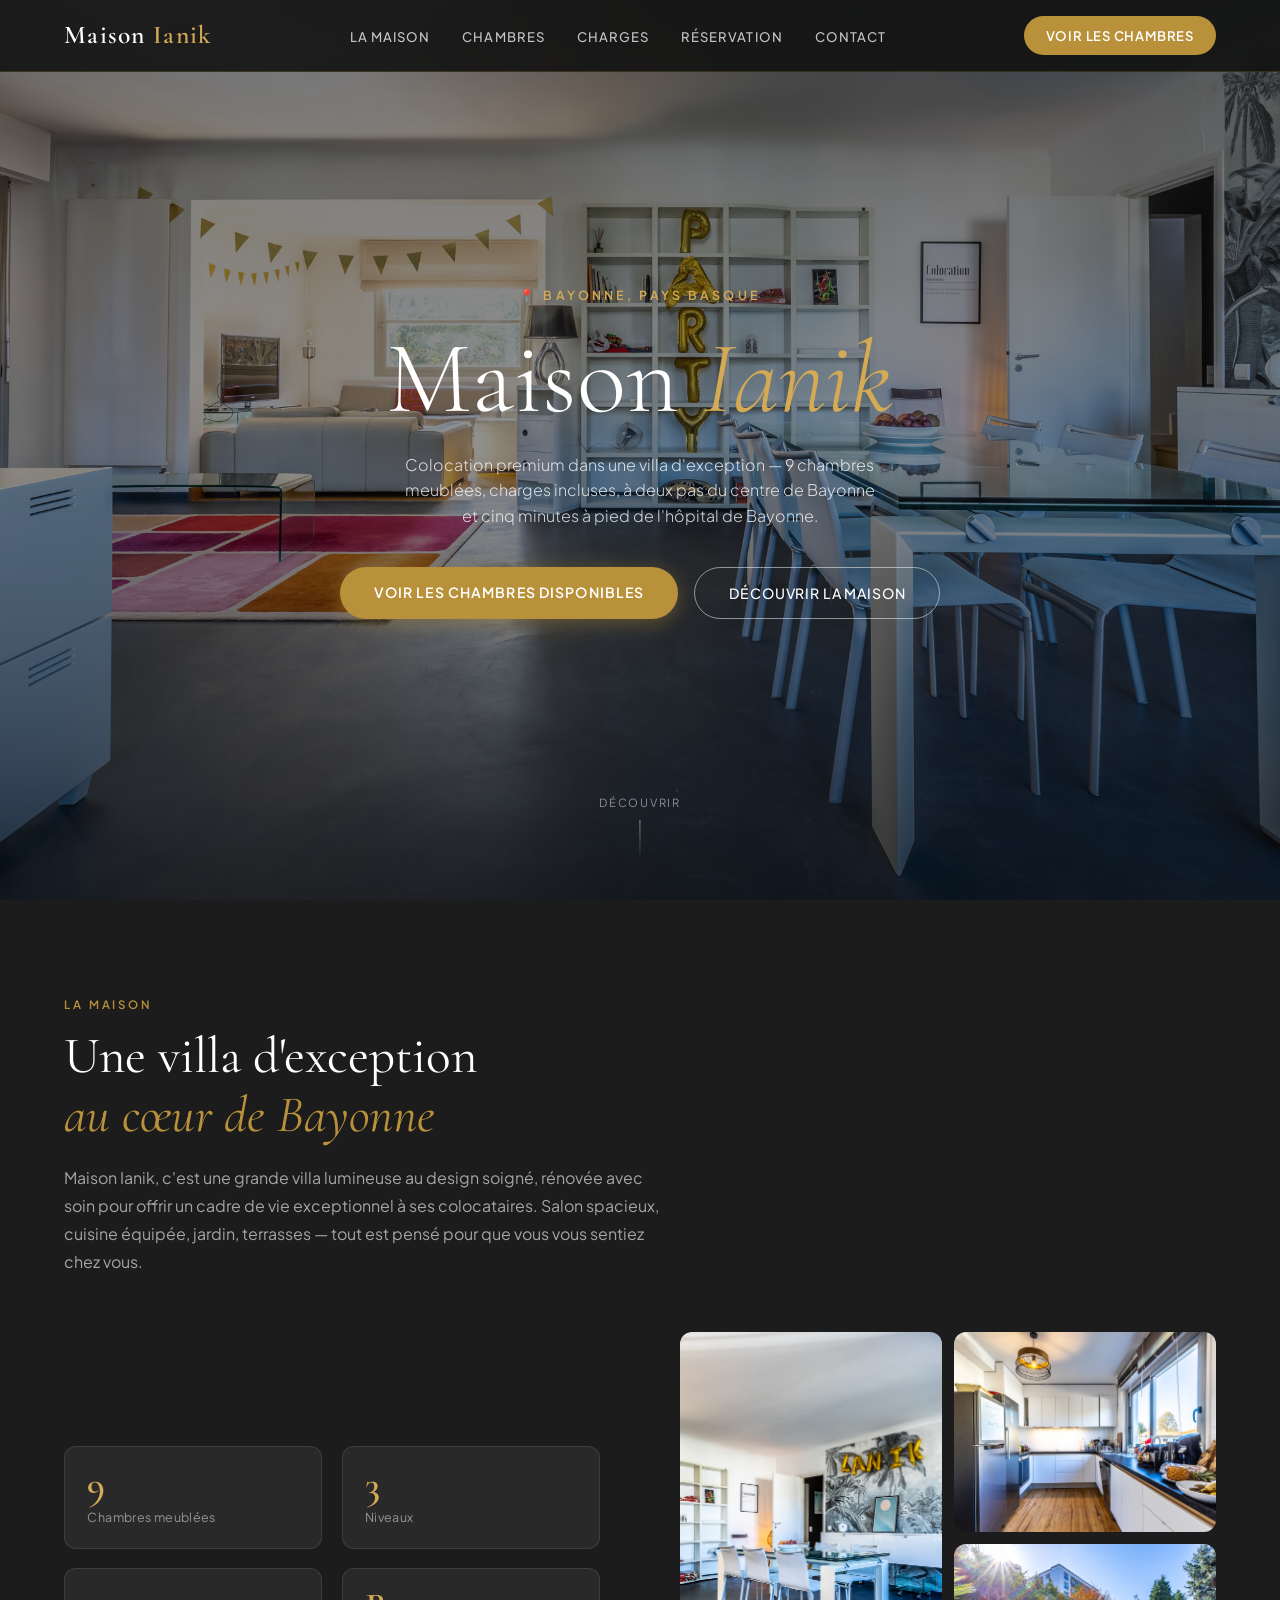
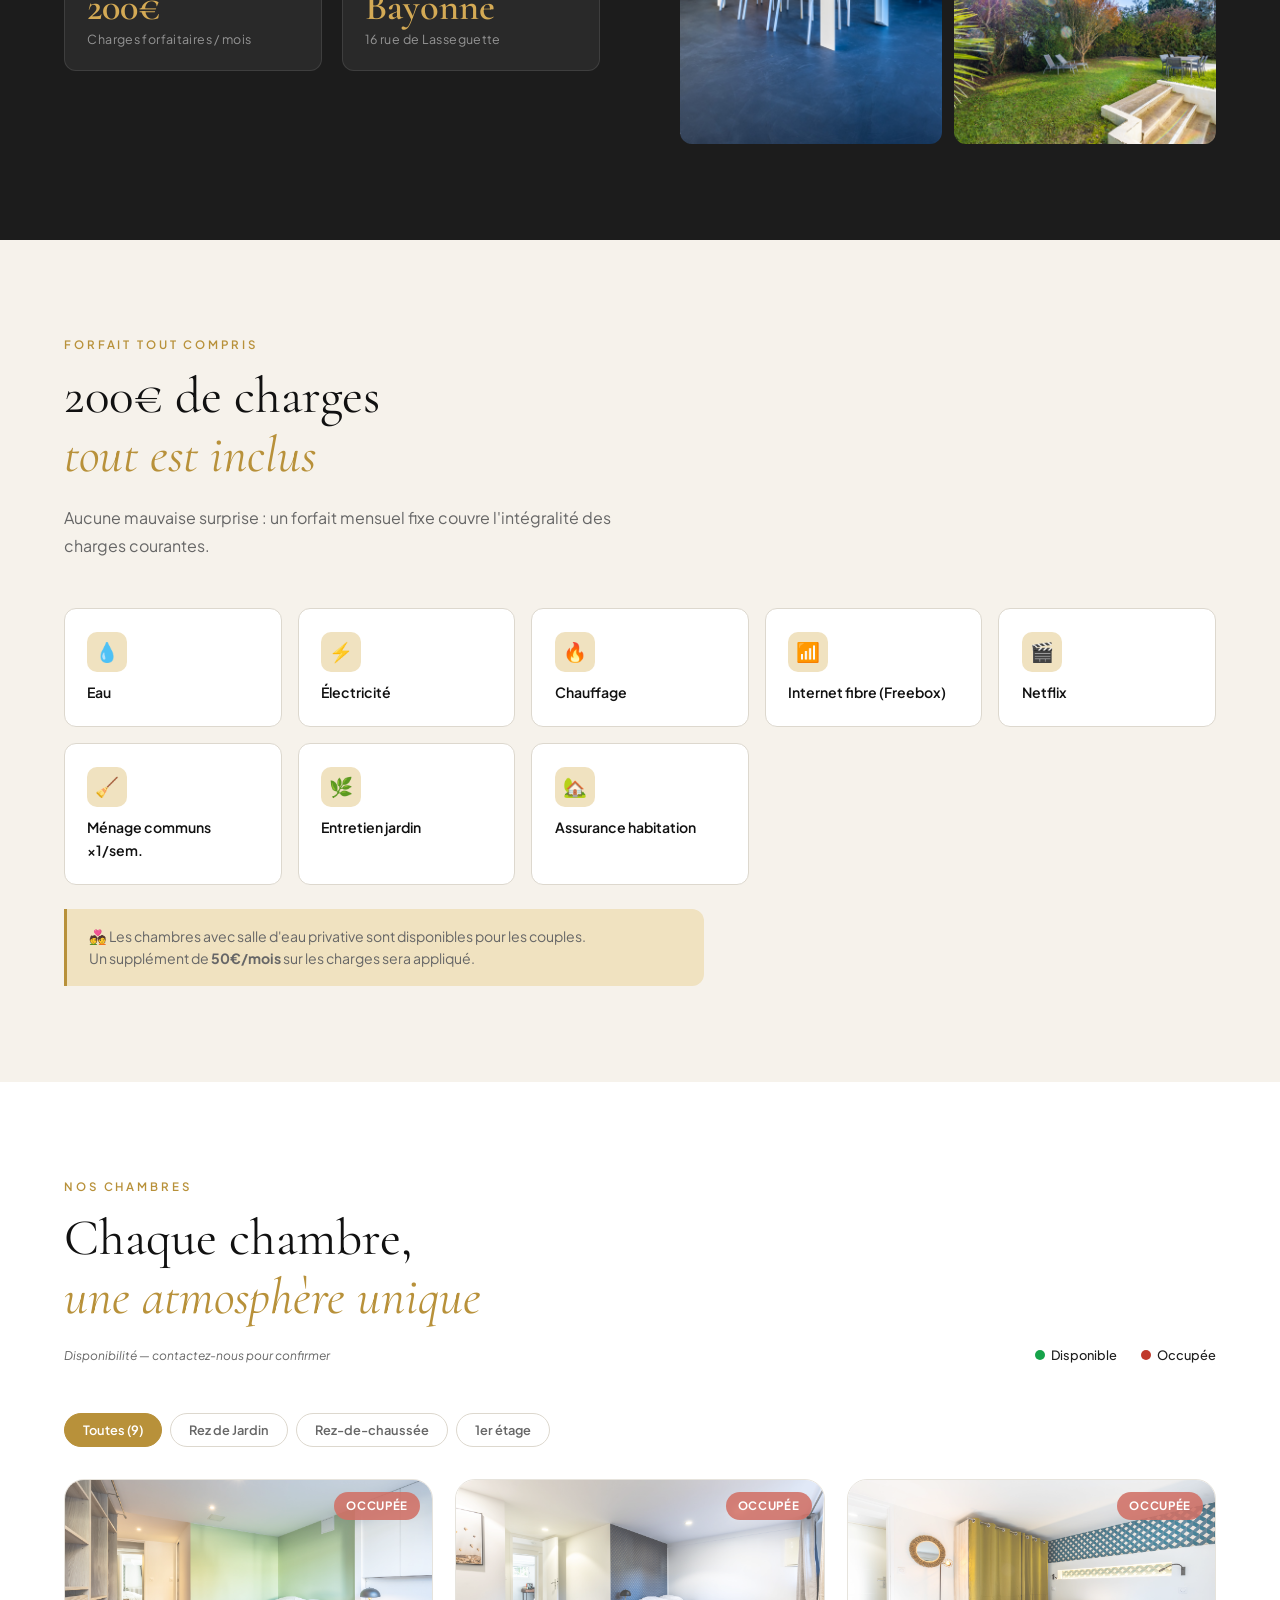
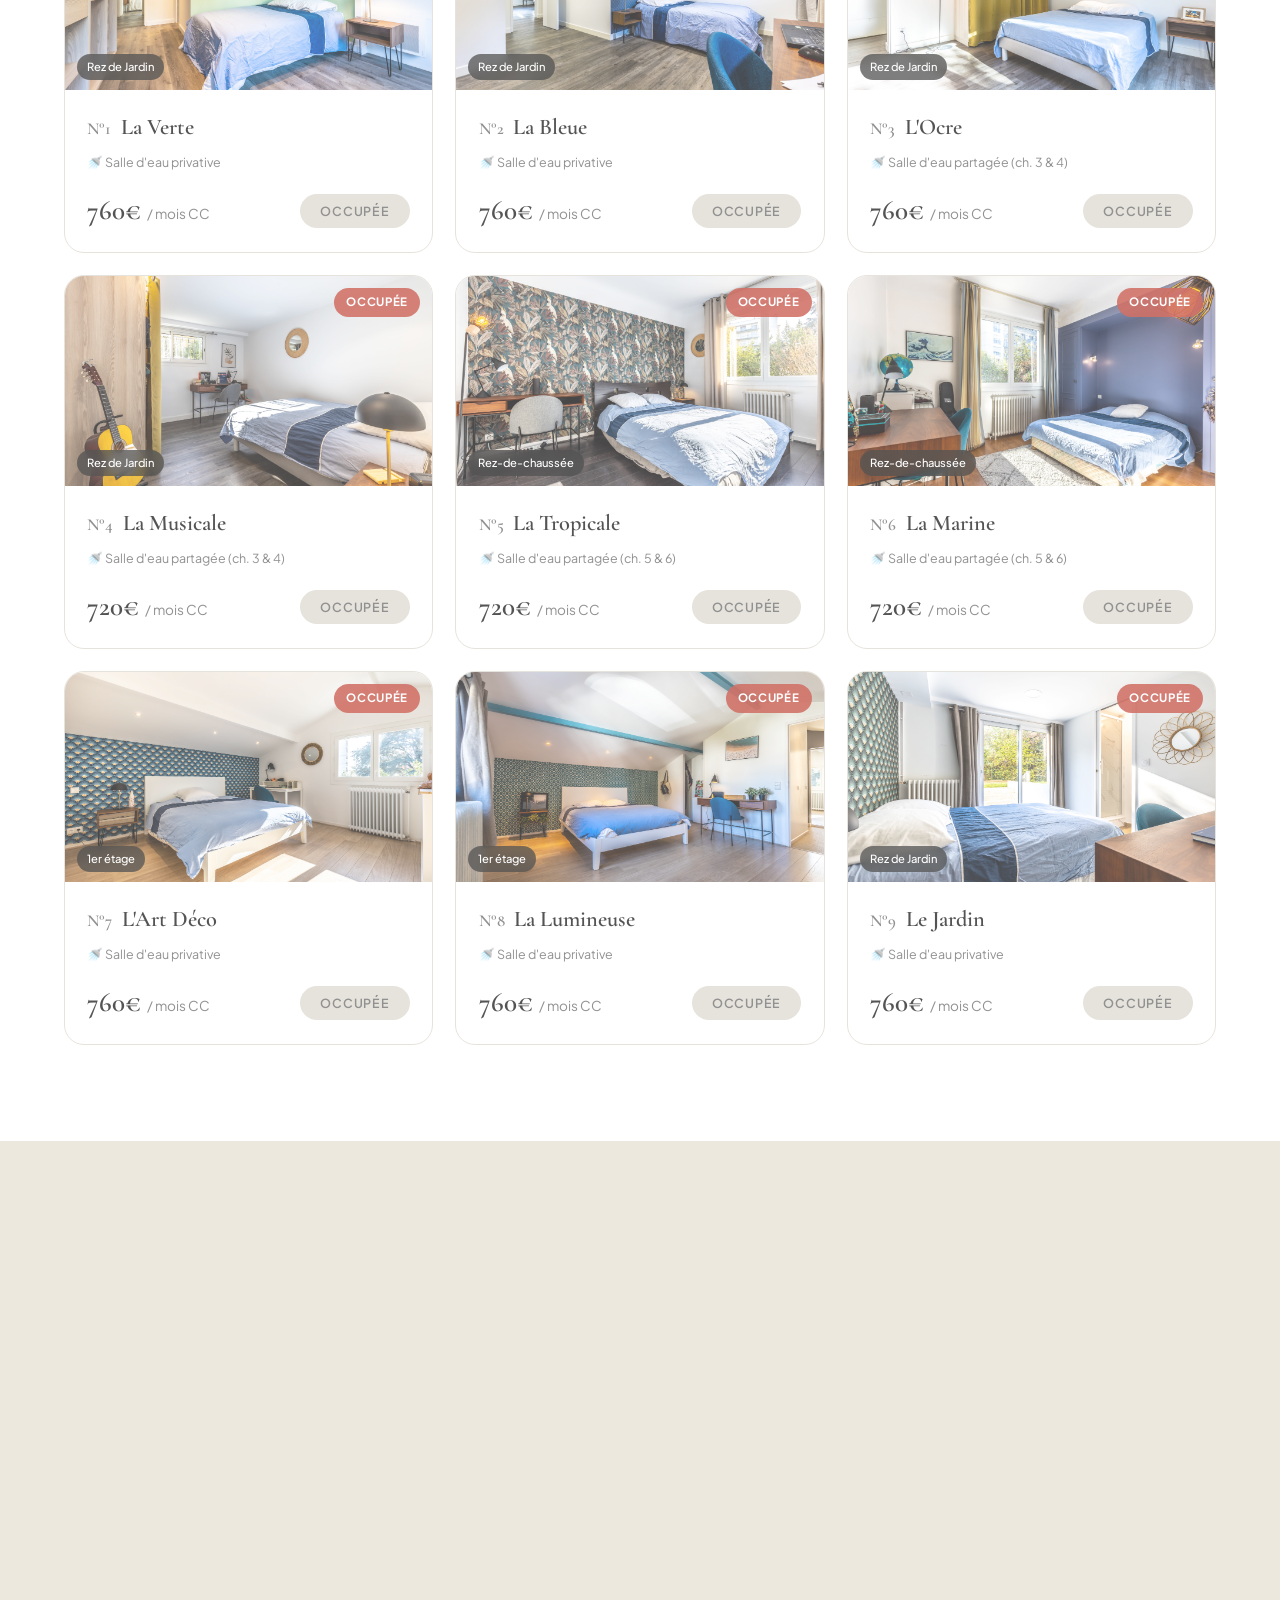
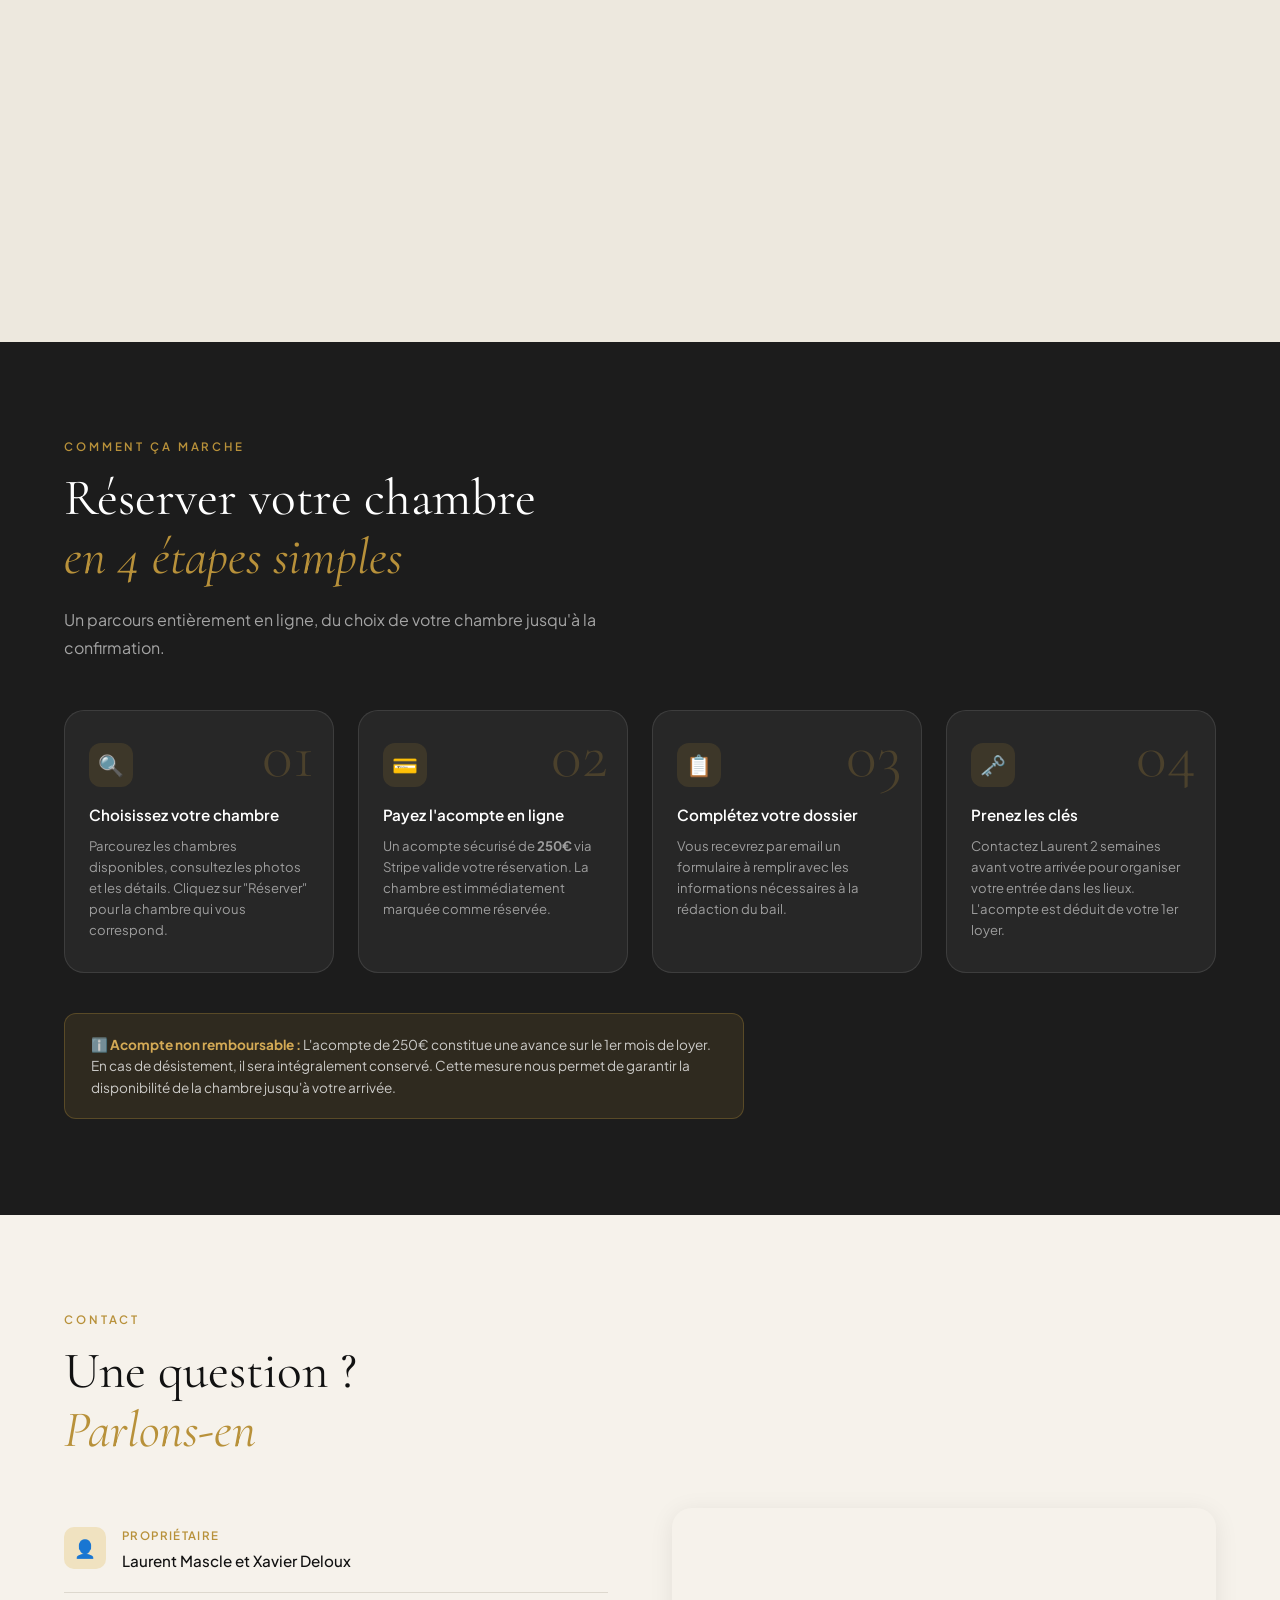
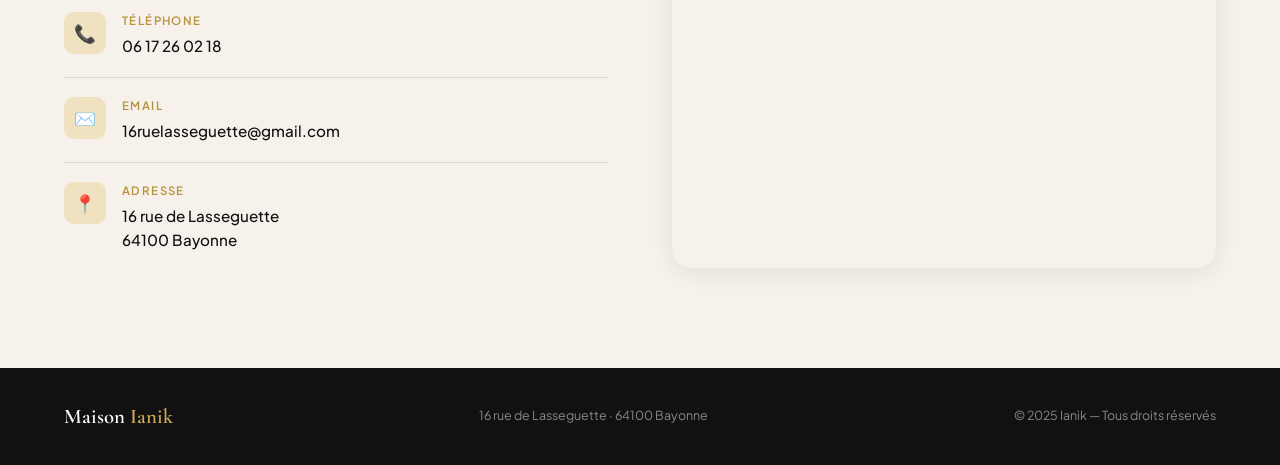
==== commit a60835ee: "Corrections : localisation hopital, retrait couples ok, co-proprietaires" ====
--- a/index.html
+++ b/index.html
@@ -905,7 +905,7 @@
   <div class="hero-content">
     <div class="hero-eyebrow">📍 Bayonne, Pays Basque</div>
     <h1 class="hero-title">Maison <em>Ianik</em></h1>
-    <p class="hero-sub">Colocation premium dans une villa d'exception — 9 chambres meublées, charges incluses, à deux pas du centre de Bayonne.</p>
+    <p class="hero-sub">Colocation premium dans une villa d'exception — 9 chambres meublées, charges incluses, à deux pas du centre de Bayonne et cinq minutes à pied de l'hôpital de Bayonne.</p>
     <div class="hero-actions">
       <a href="#chambres" class="btn-primary">Voir les chambres disponibles</a>
       <a href="#maison" class="btn-outline">Découvrir la maison</a>
@@ -1086,7 +1086,7 @@
         <div class="contact-icon">👤</div>
         <div>
           <div class="contact-label">Propriétaire</div>
-          <div class="contact-value">Laurent Mascle</div>
+          <div class="contact-value">Laurent Mascle et Xavier Deloux</div>
         </div>
       </div>
       <div class="contact-item">
@@ -1346,7 +1346,6 @@
           </div>
           <div class="room-details">
             <span class="room-detail-item">🚿 ${room.sde}</span>
-            ${room.couples ? '<span class="room-detail-item">💑 Couples OK</span>' : ''}
           </div>
           <div class="room-footer">
             <div class="room-price">${room.price}€ <span>/ mois CC</span></div>
@@ -1387,8 +1386,7 @@
     tags.innerHTML = [
       `📍 ${room.floor}`,
       `🚿 ${room.sde}`,
-      ...(room.couples ? ["💑 Couples acceptés (+50€/mois)"] : []),
-      ...room.extras
+...room.extras
     ].map(t => `<span class="modal-tag">${t}</span>`).join("");
 
     // Warning
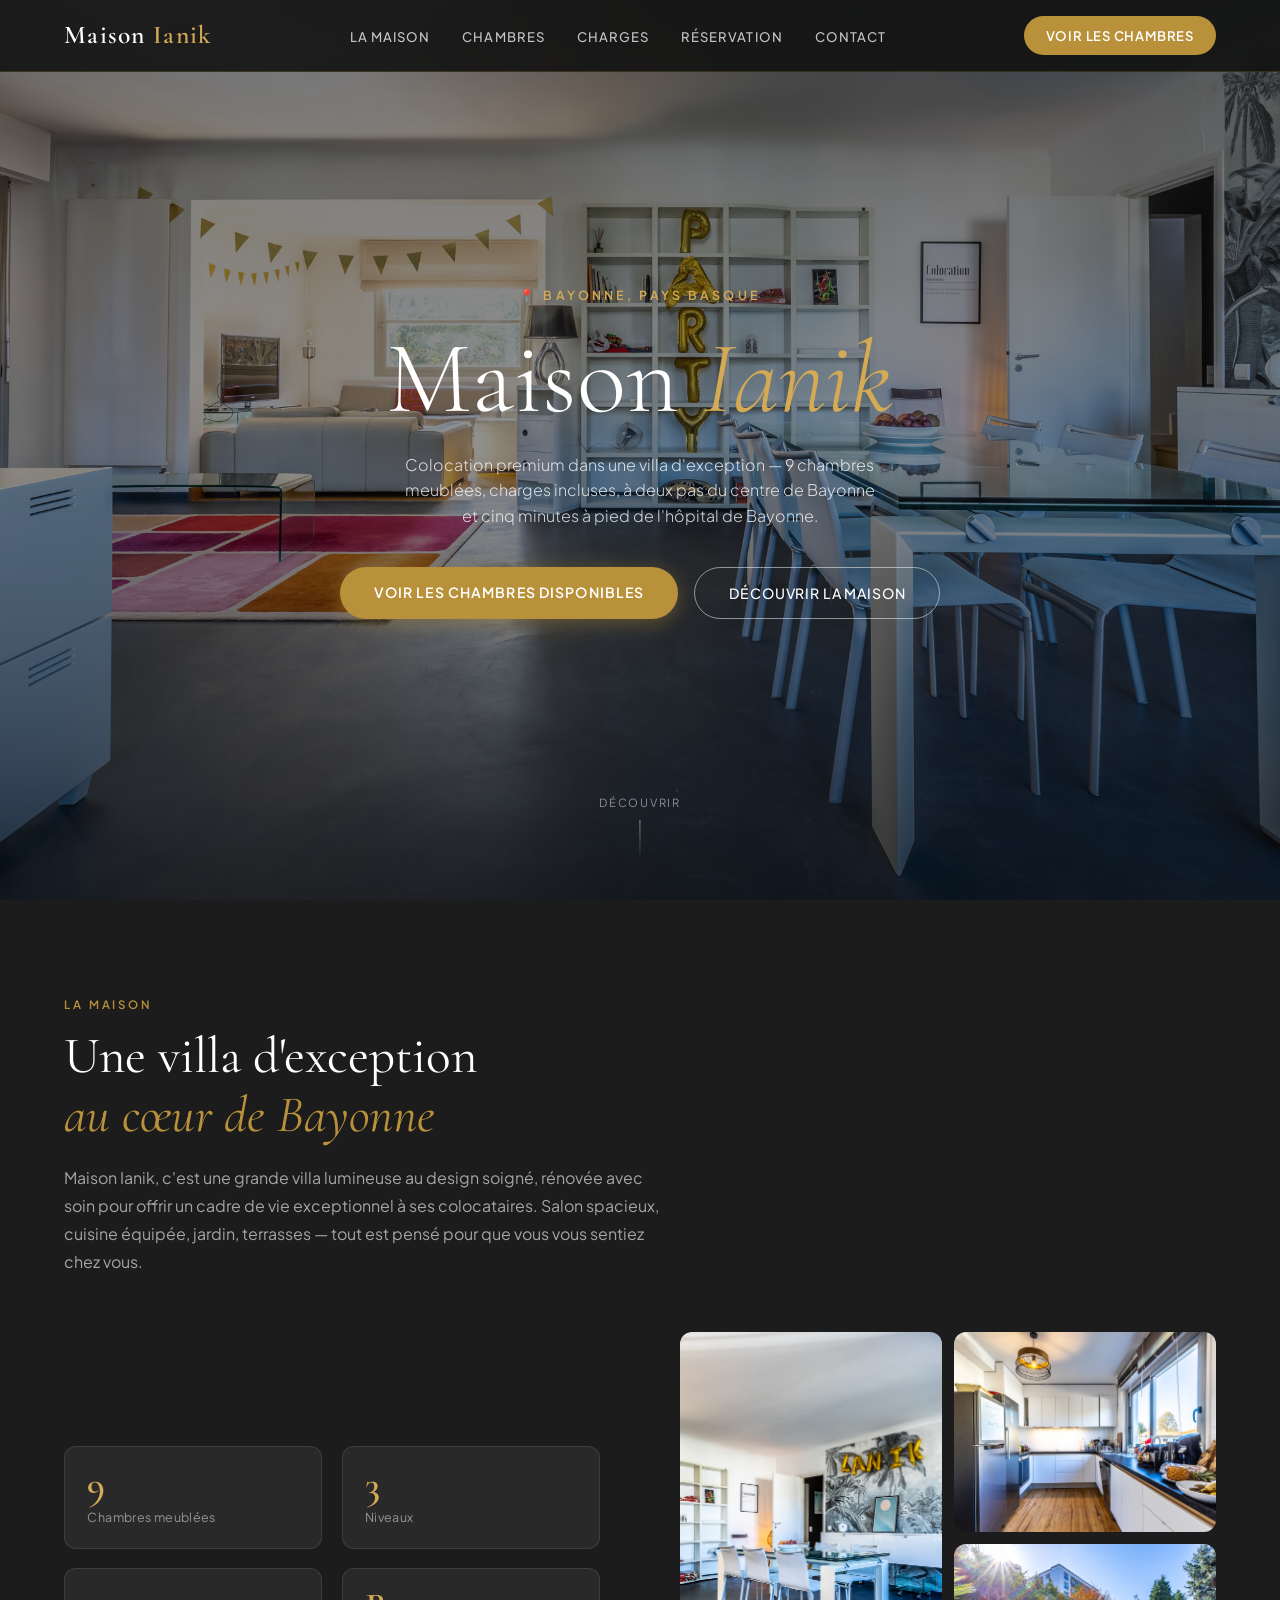
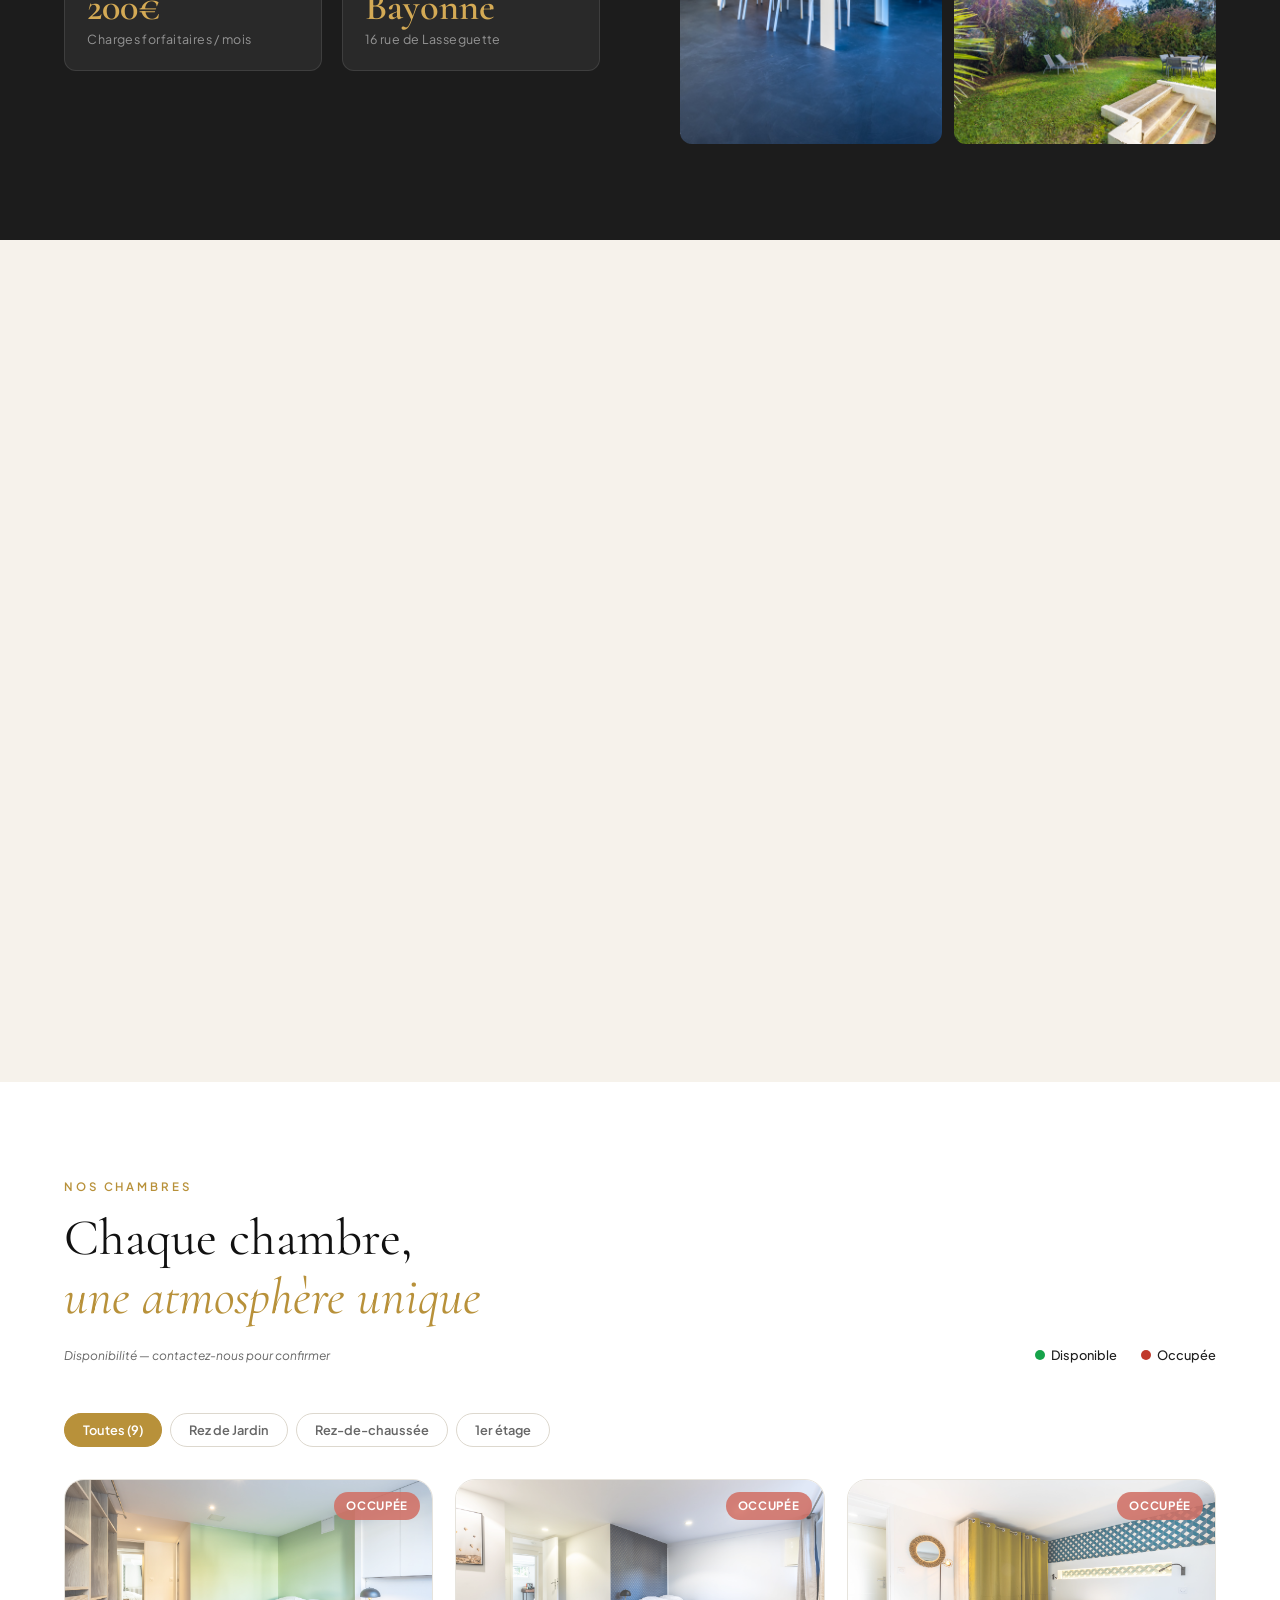
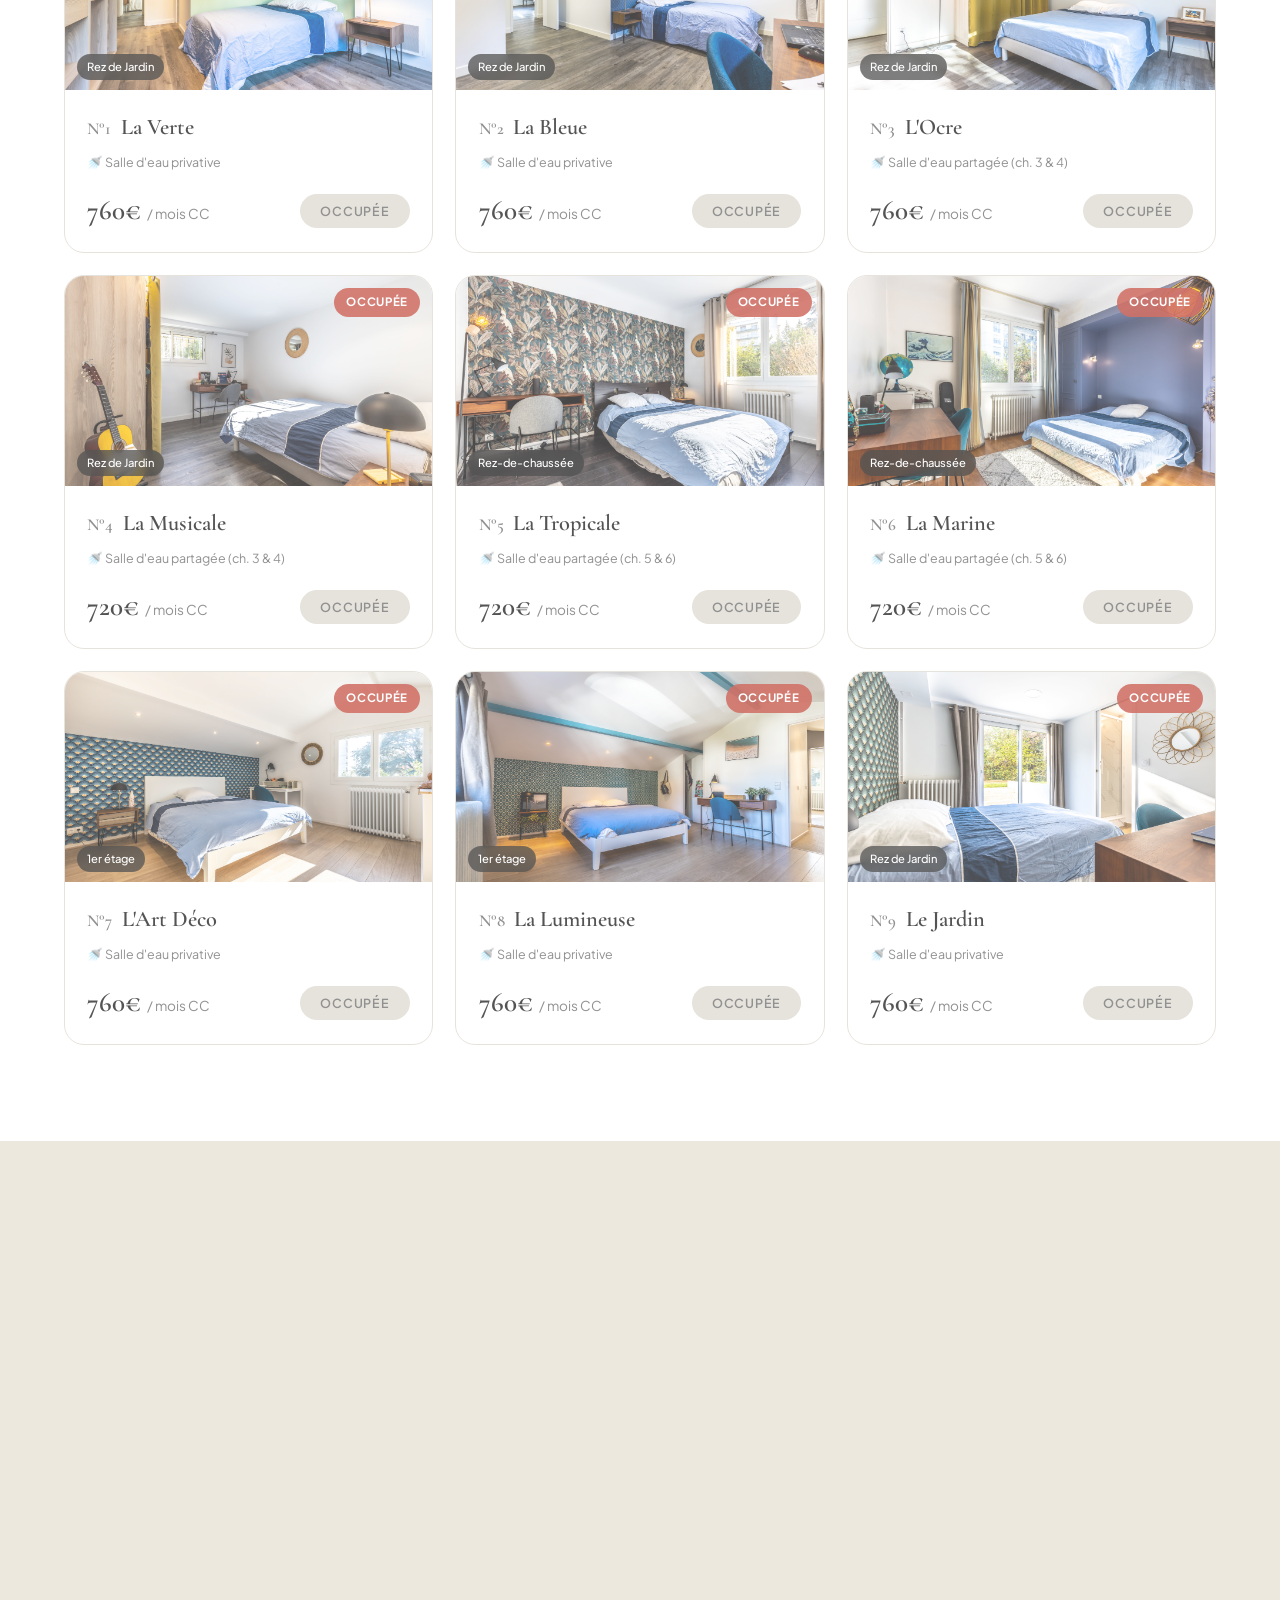
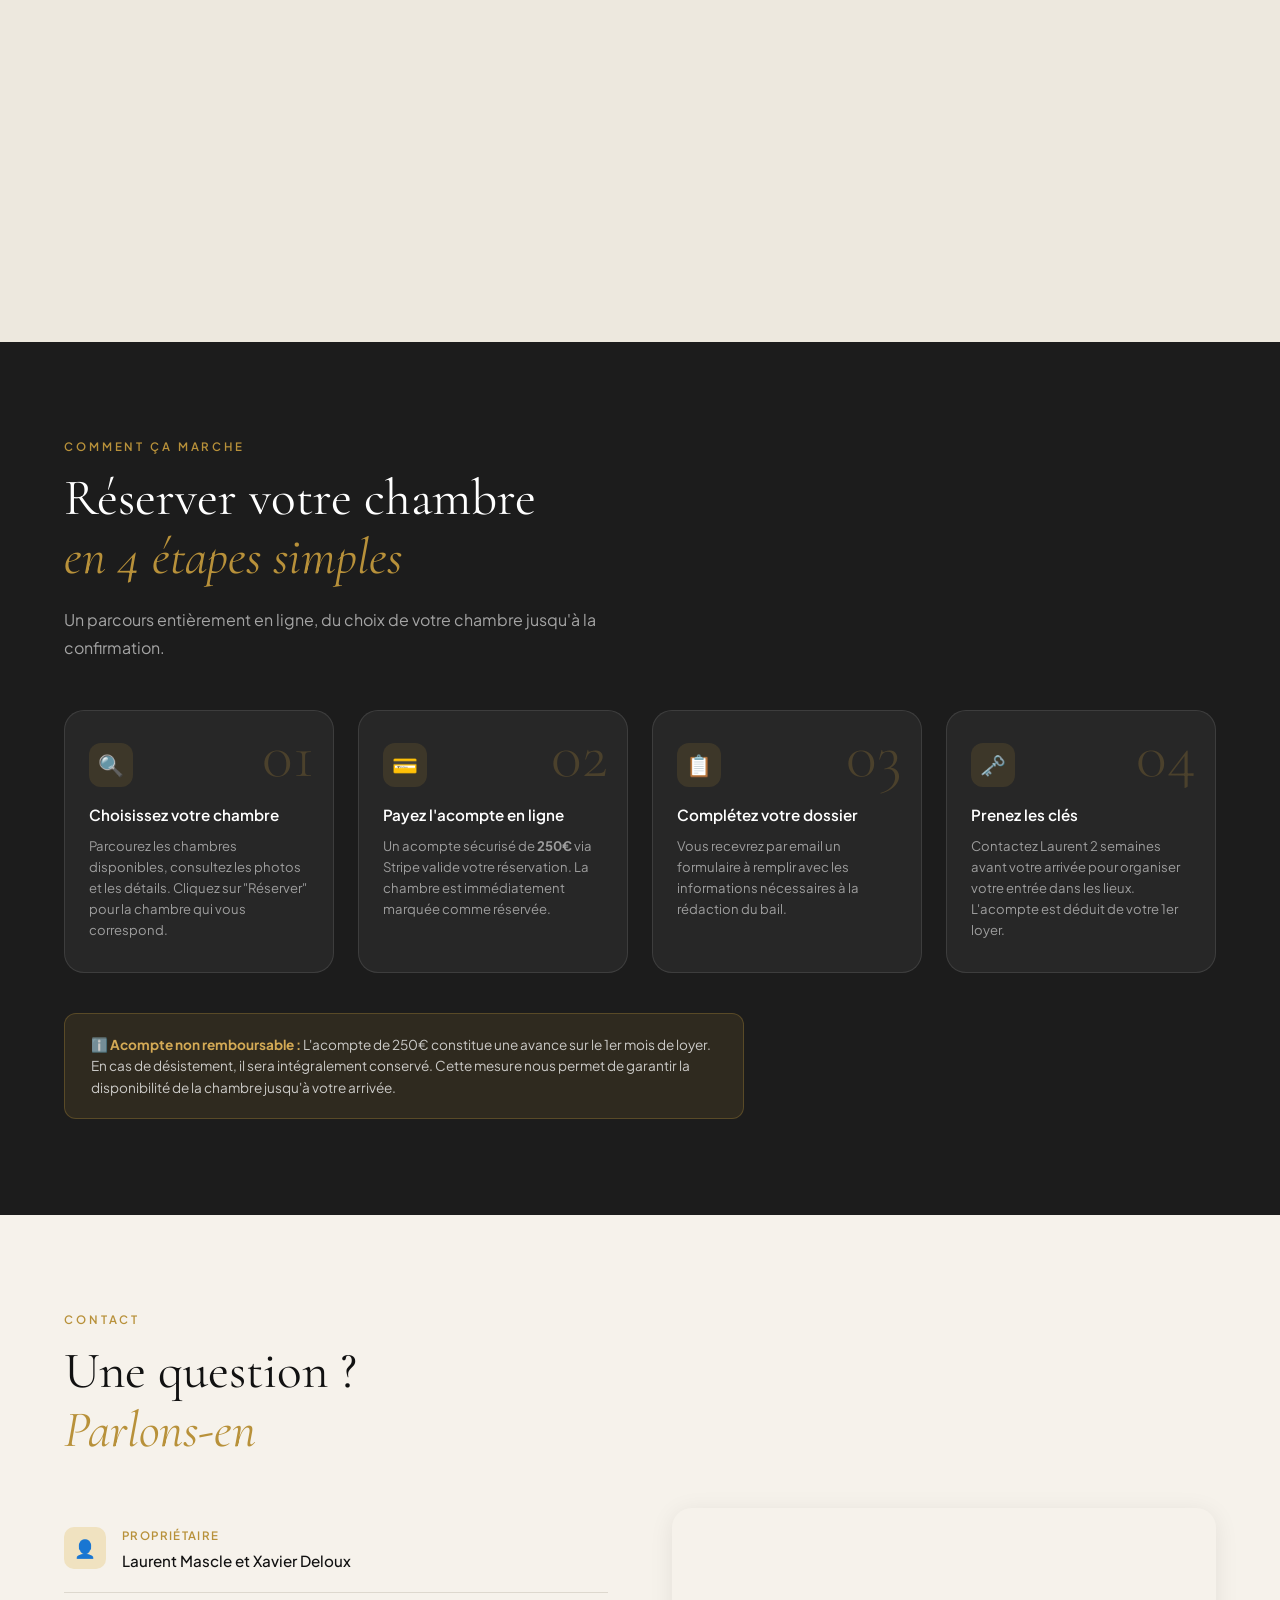
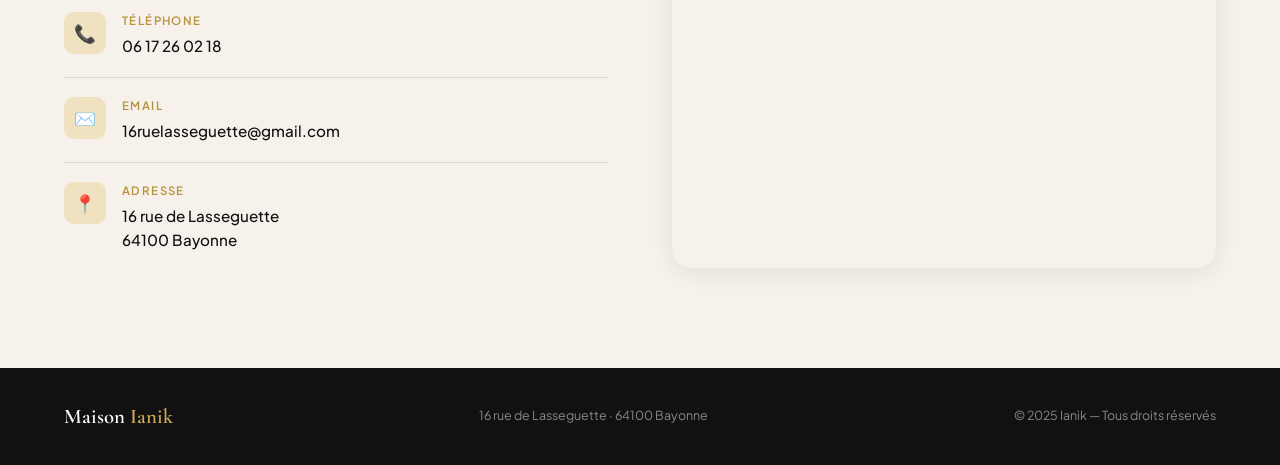
==== commit 04106125: "Ajout des 9 Payment Links Stripe (250 EUR par chambre)" ====
--- a/index.html
+++ b/index.html
@@ -1178,7 +1178,7 @@
       sde: "Salle d'eau privative",
       couples: true,
       image: "images/chambre_1.jpg",
-      stripeLink: "https://buy.stripe.com/REMPLACER_LIEN_CHAMBRE_1",
+      stripeLink: "https://buy.stripe.com/eVq00laq13J22OR8W81Fe00",
       extras: ["Grande chambre", "Parquet clair", "Placards intégrés"]
     },
     {
@@ -1189,7 +1189,7 @@
       sde: "Salle d'eau privative",
       couples: true,
       image: "images/chambre_2.jpg",
-      stripeLink: "https://buy.stripe.com/REMPLACER_LIEN_CHAMBRE_2",
+      stripeLink: "https://buy.stripe.com/fZu14p0Prbbu757c8k1Fe01",
       extras: ["Papier peint géométrique", "Bureau inclus", "Parquet gris"]
     },
     {
@@ -1200,7 +1200,7 @@
       sde: "Salle d'eau partagée (ch. 3 & 4)",
       couples: false,
       image: "images/chambre_3.jpg",
-      stripeLink: "https://buy.stripe.com/REMPLACER_LIEN_CHAMBRE_3",
+      stripeLink: "https://buy.stripe.com/3cI6oJaq1gvOahja0c1Fe02",
       extras: ["Rideaux dorés", "Luminosité naturelle", "Dressing"]
     },
     {
@@ -1211,7 +1211,7 @@
       sde: "Salle d'eau partagée (ch. 3 & 4)",
       couples: false,
       image: "images/chambre_4.jpg",
-      stripeLink: "https://buy.stripe.com/REMPLACER_LIEN_CHAMBRE_4",
+      stripeLink: "https://buy.stripe.com/6oU6oJ8hTcfy4WZ2xK1Fe03",
       extras: ["Ambiance chaleureuse", "Bureau et chaise", "Fenêtre jardin"]
     },
     {
@@ -1222,7 +1222,7 @@
       sde: "Salle d'eau partagée (ch. 5 & 6)",
       couples: false,
       image: "images/chambre_5.jpg",
-      stripeLink: "https://buy.stripe.com/REMPLACER_LIEN_CHAMBRE_5",
+      stripeLink: "https://buy.stripe.com/3cI6oJbu5cfy9df0pC1Fe04",
       extras: ["Papier peint tropical", "Parquet sombre", "Bureau inclus"]
     },
     {
@@ -1233,7 +1233,7 @@
       sde: "Salle d'eau partagée (ch. 5 & 6)",
       couples: false,
       image: "images/chambre_6.jpg",
-      stripeLink: "https://buy.stripe.com/REMPLACER_LIEN_CHAMBRE_6",
+      stripeLink: "https://buy.stripe.com/8x27sN69Lcfy89b4FS1Fe05",
       extras: ["Mur bleu marine", "Grande fenêtre", "Bureau & siège design"]
     },
     {
@@ -1244,7 +1244,7 @@
       sde: "Salle d'eau privative",
       couples: true,
       image: "images/chambre_7.jpg",
-      stripeLink: "https://buy.stripe.com/REMPLACER_LIEN_CHAMBRE_7",
+      stripeLink: "https://buy.stripe.com/00wdRb7dP93mdtvdco1Fe06",
       extras: ["Papier peint art déco doré", "Parquet clair", "Très lumineuse"]
     },
     {
@@ -1255,7 +1255,7 @@
       sde: "Salle d'eau privative",
       couples: true,
       image: "images/chambre_8.jpg",
-      stripeLink: "https://buy.stripe.com/REMPLACER_LIEN_CHAMBRE_8",
+      stripeLink: "https://buy.stripe.com/5kQ3cxeGhbbu1KN6O01Fe07",
       extras: ["Velux + grandes fenêtres", "Poutres turquoise", "Très grande surface"]
     },
     {
@@ -1266,7 +1266,7 @@
       sde: "Salle d'eau privative",
       couples: true,
       image: "images/chambre_9.jpg",
-      stripeLink: "https://buy.stripe.com/REMPLACER_LIEN_CHAMBRE_9",
+      stripeLink: "https://buy.stripe.com/7sY5kF41D5Ra7573BO1Fe08",
       extras: ["Accès terrasse/jardin", "Baies vitrées", "Vue sur parc"]
     }
   ];
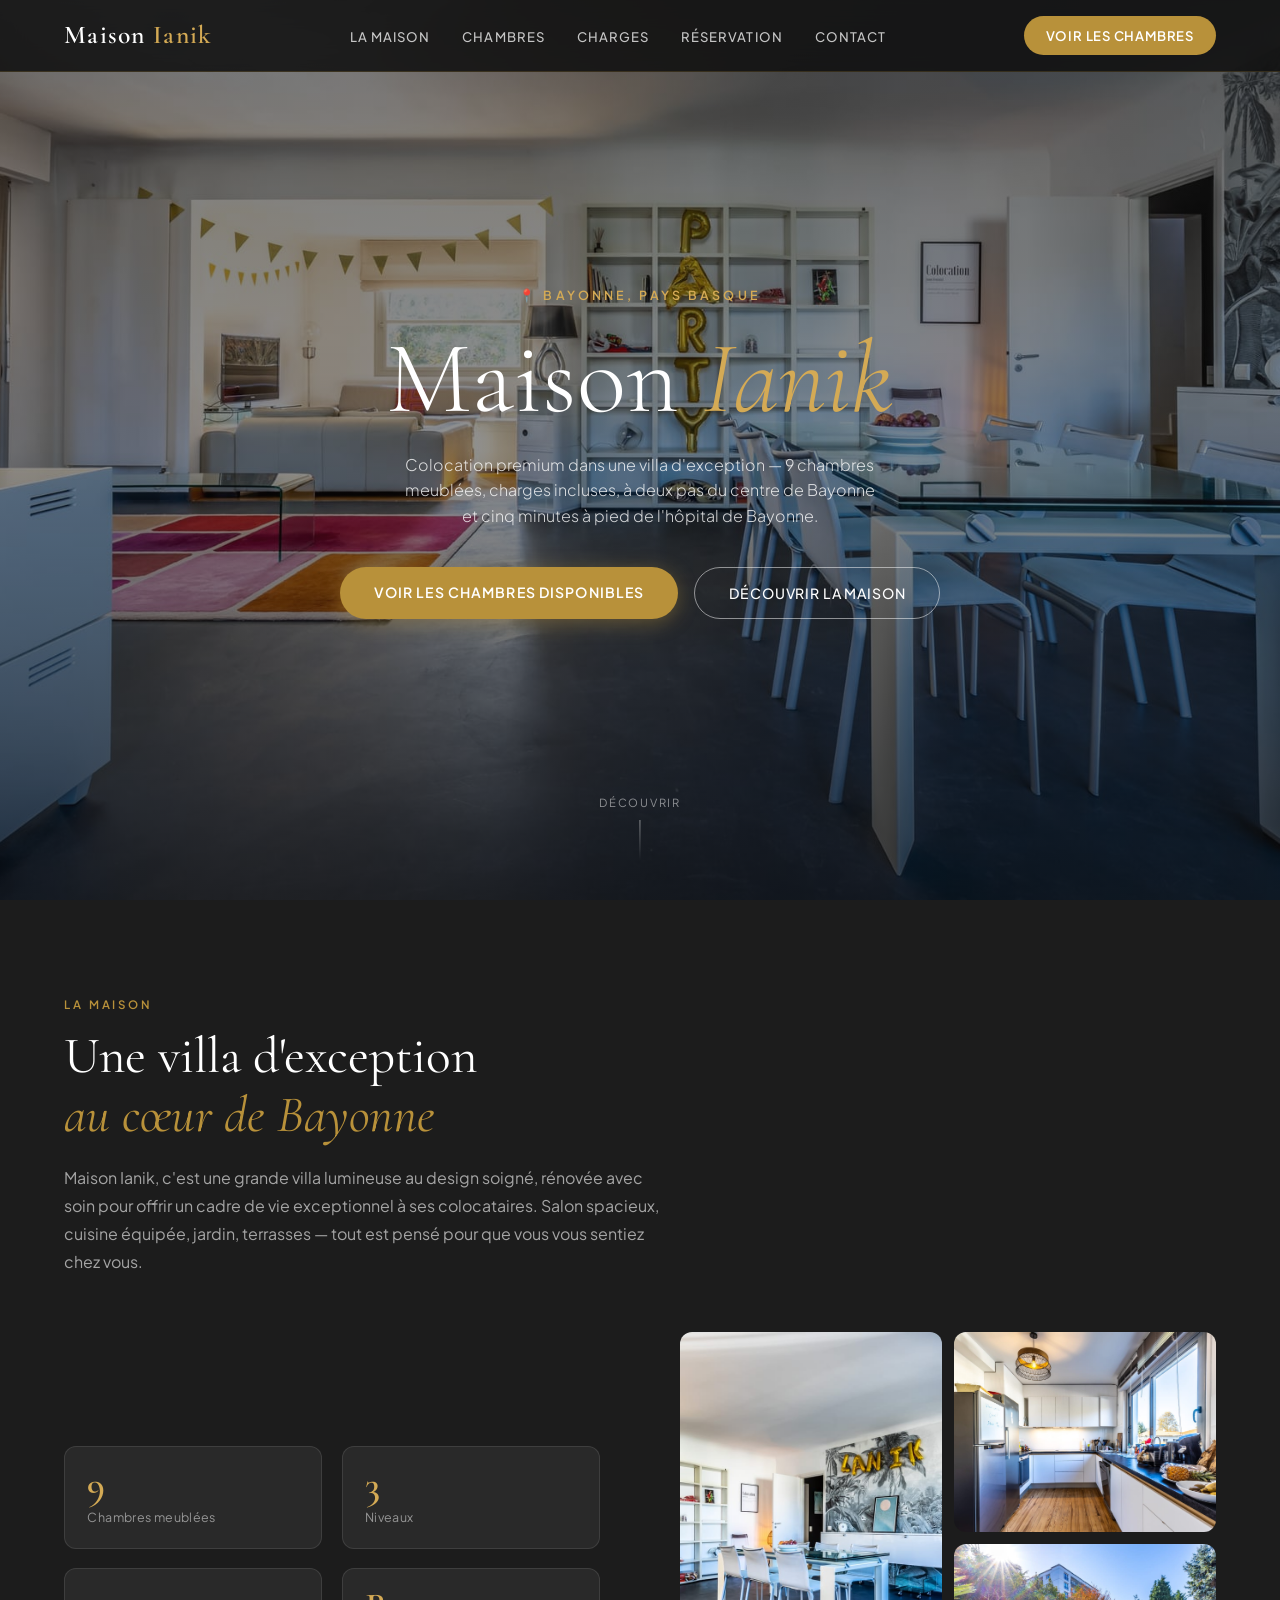
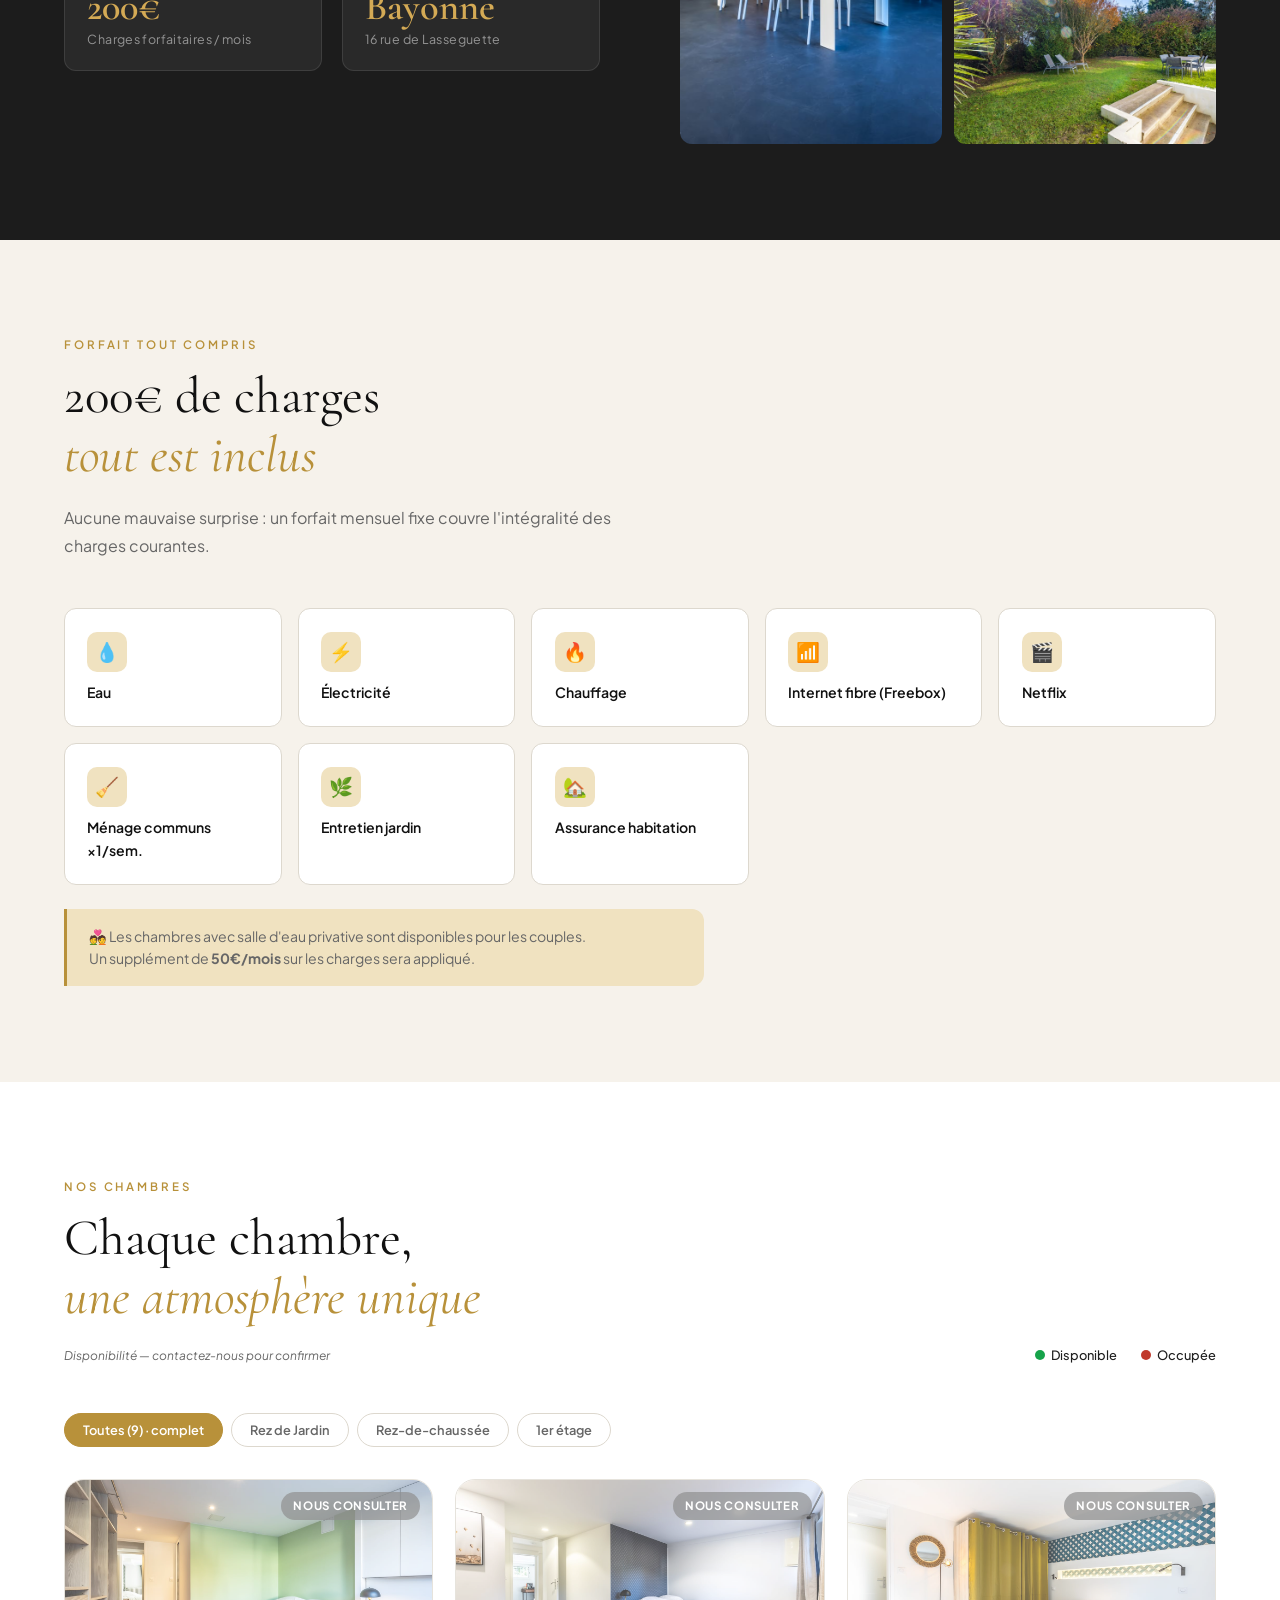
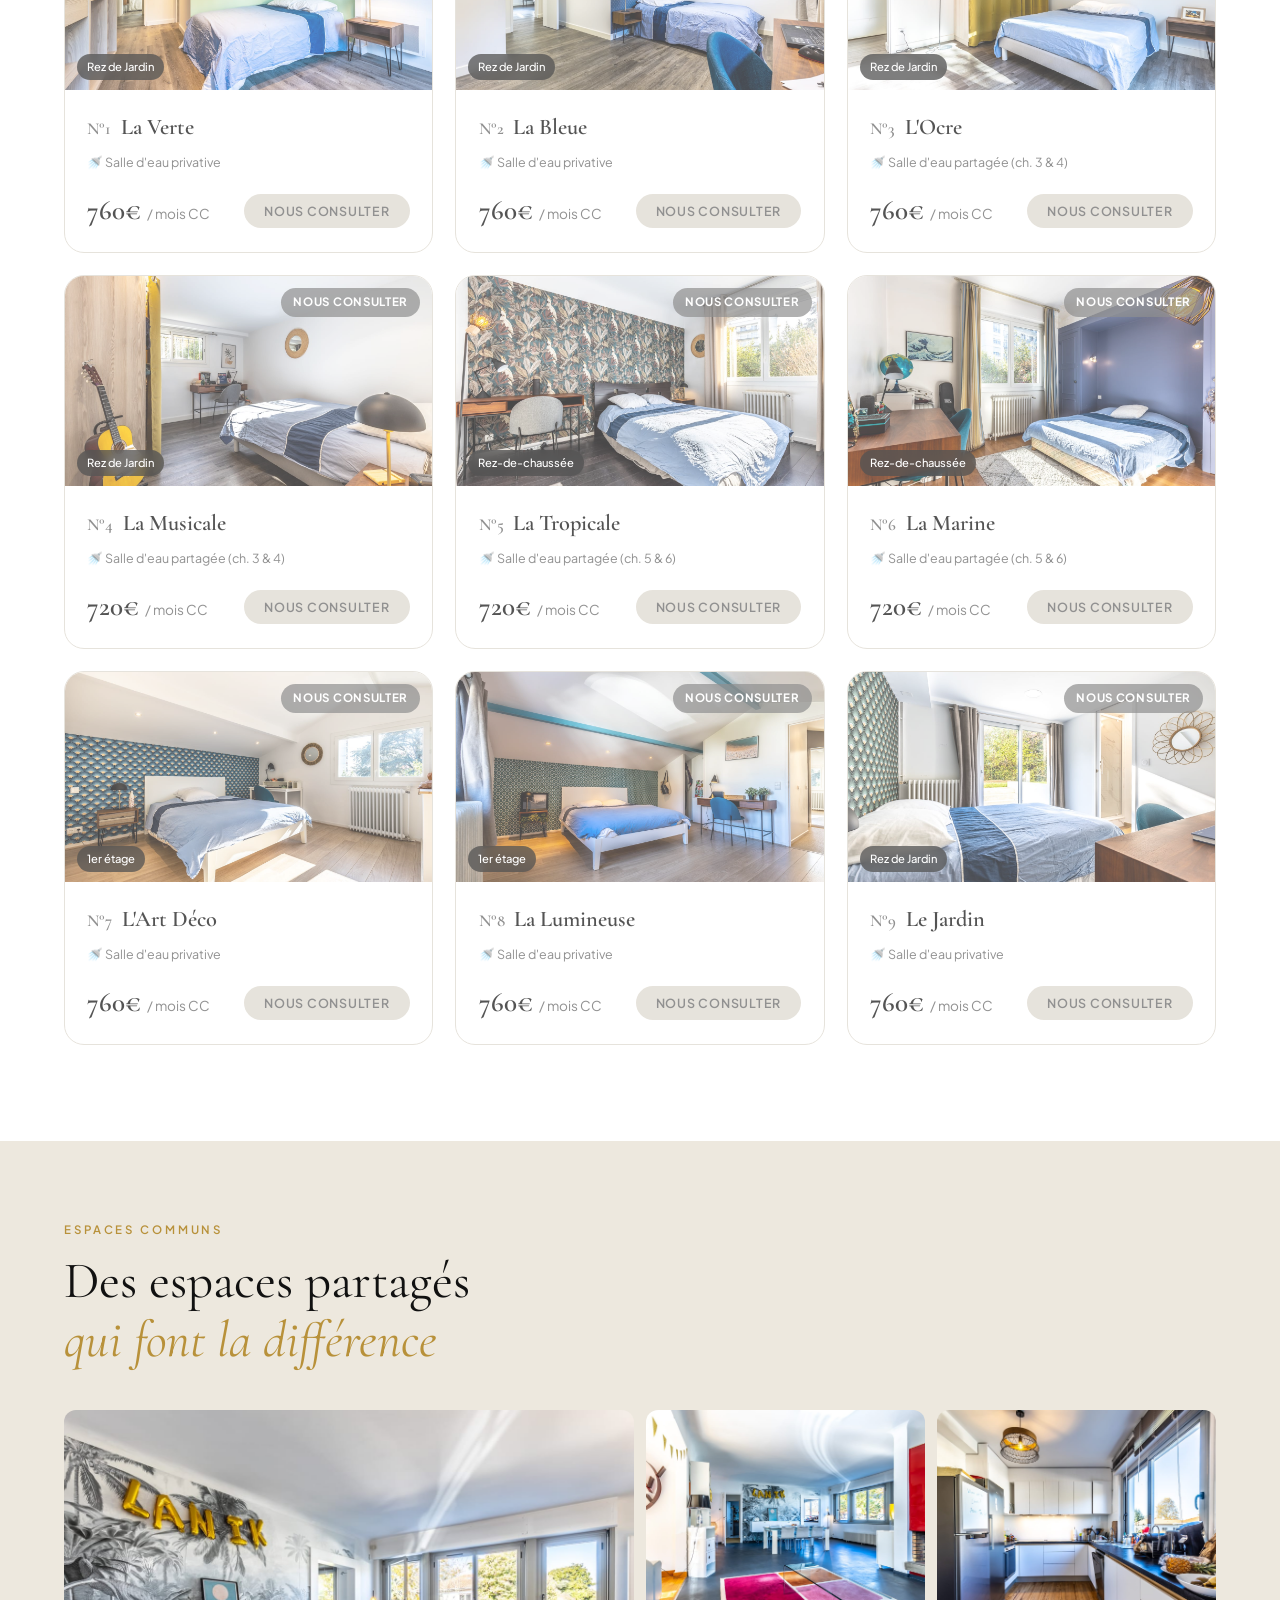
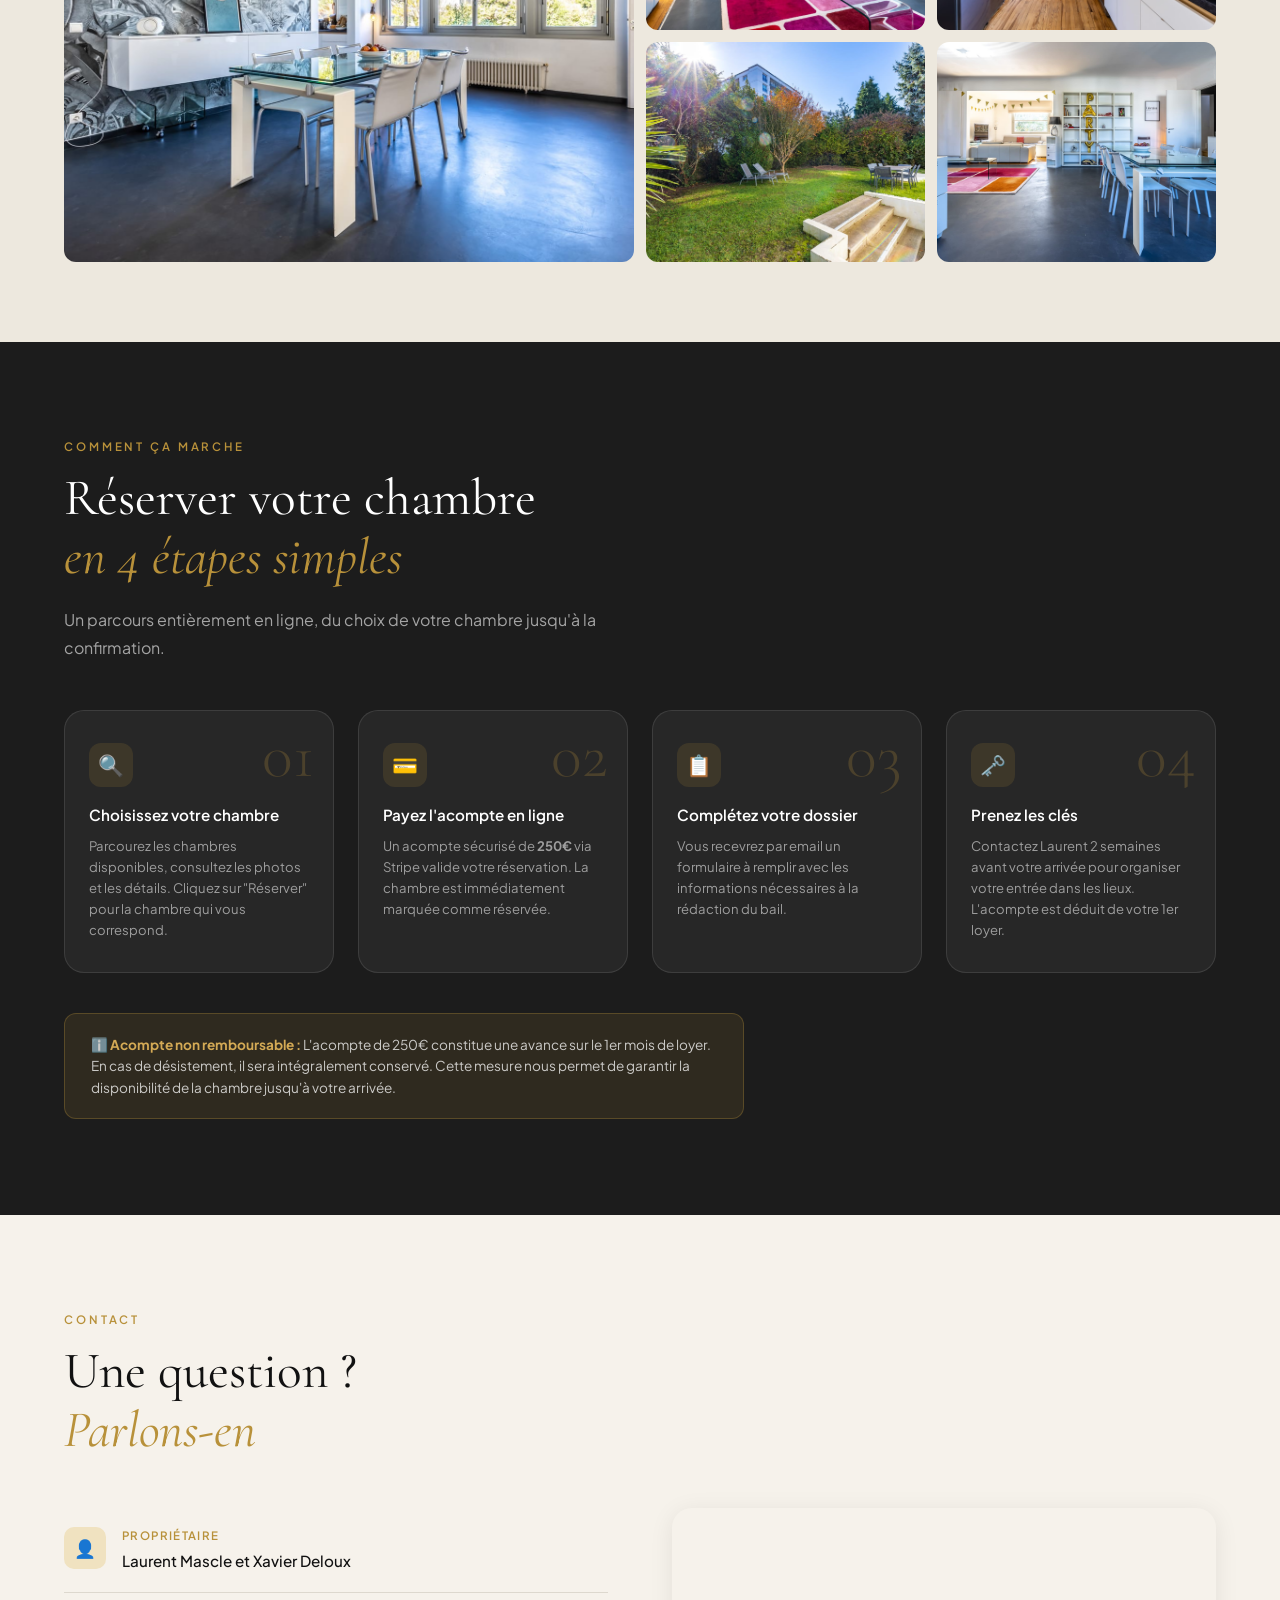
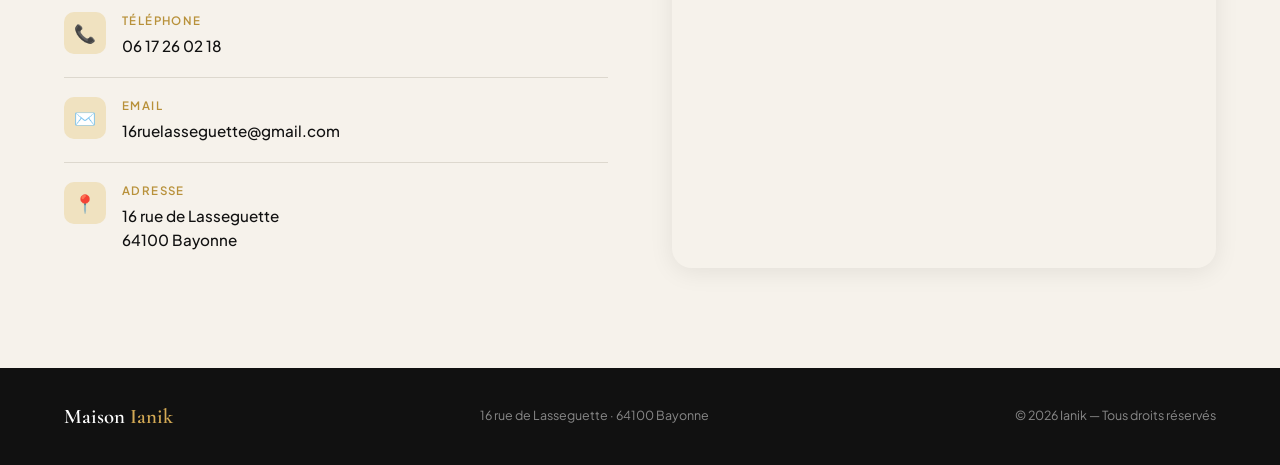
==== commit 482a0a44: "Audit: securise la dispo, allege les images, ouvre la liste d'attente - isAvailable() n'est plus per" ====
--- a/index.html
+++ b/index.html
@@ -5,6 +5,28 @@
   <meta name="viewport" content="width=device-width, initial-scale=1.0">
   <title>Maison Ianik — Colocation à Bayonne</title>
   <meta name="description" content="Colocation premium à Bayonne. 9 chambres meublées avec charges incluses dans une maison d'exception.">
+  <link rel="canonical" href="https://laurentm64.github.io/ianik-colocation/">
+
+  <!-- Aperçu lors d'un partage WhatsApp / Facebook / SMS -->
+  <meta property="og:type" content="website">
+  <meta property="og:site_name" content="Maison Ianik">
+  <meta property="og:locale" content="fr_FR">
+  <meta property="og:url" content="https://laurentm64.github.io/ianik-colocation/">
+  <meta property="og:title" content="Maison Ianik — Colocation premium à Bayonne">
+  <meta property="og:description" content="9 chambres meublées dans une villa d'exception, 200 € de charges tout compris, à 5 min à pied de l'hôpital de Bayonne. Réservation en ligne.">
+  <meta property="og:image" content="https://laurentm64.github.io/ianik-colocation/images/salon_vue_6.jpg">
+  <meta property="og:image:width" content="1920">
+  <meta property="og:image:height" content="1080">
+  <meta property="og:image:alt" content="Le salon de la Maison Ianik">
+  <meta name="twitter:card" content="summary_large_image">
+  <meta name="twitter:title" content="Maison Ianik — Colocation premium à Bayonne">
+  <meta name="twitter:description" content="9 chambres meublées, 200 € de charges tout compris, à 5 min de l'hôpital de Bayonne.">
+  <meta name="twitter:image" content="https://laurentm64.github.io/ianik-colocation/images/salon_vue_6.jpg">
+  <meta name="theme-color" content="#b8913a">
+
+  <!-- Favicon : « I » doré sur fond sombre, en SVG inline (aucun fichier à héberger) -->
+  <link rel="icon" href="data:image/svg+xml,%3Csvg xmlns='http://www.w3.org/2000/svg' viewBox='0 0 64 64'%3E%3Crect width='64' height='64' rx='12' fill='%23111111'/%3E%3Ctext x='32' y='45' font-family='Georgia,serif' font-size='38' fill='%23b8913a' text-anchor='middle'%3EI%3C/text%3E%3C/svg%3E">
+
   <link rel="preconnect" href="https://fonts.googleapis.com">
   <link rel="preconnect" href="https://fonts.gstatic.com" crossorigin>
   <link href="https://fonts.googleapis.com/css2?family=Cormorant+Garamond:ital,wght@0,300;0,400;0,600;1,300;1,400&family=Plus+Jakarta+Sans:wght@300;400;500;600&display=swap" rel="stylesheet">
@@ -493,12 +515,14 @@
       transition: background 0.2s, transform 0.15s;
     }
     .room-btn:hover { background: var(--gold-light); transform: scale(1.03); }
+    /* Chambre occupée : le bouton reste cliquable (ouvre la liste d'attente),
+       il est seulement visuellement en retrait. */
     .room-btn.disabled {
       background: var(--border);
       color: var(--text-muted);
-      cursor: not-allowed;
-    }
-    .room-btn.disabled:hover { background: var(--border); transform: none; }
+      cursor: pointer;
+    }
+    .room-btn.disabled:hover { background: var(--cream-dark); transform: none; }
 
     /* ===================== GALERIE PARTIES COMMUNES ===================== */
     #galerie {
@@ -1113,7 +1137,7 @@
     </div>
     <div class="contact-map">
       <iframe
-        src="https://www.google.com/maps/embed?pb=!1m18!1m12!1m3!1d2916.9!2d-1.481!3d43.493!2m3!1f0!2f0!3f0!3m2!1i1024!2i768!4f13.1!3m3!1m2!1s0x0%3A0x0!2s16+Rue+de+Lasseguette%2C+64100+Bayonne!5e0!3m2!1sfr!2sfr!4v1"
+        src="https://www.google.com/maps/embed?pb=!1m18!1m12!1m3!1d2916.9!2d-1.4771347!3d43.4797813!2m3!1f0!2f0!3f0!3m2!1i1024!2i768!4f13.1!3m3!1m2!1s0x0%3A0x0!2s16+Rue+de+Lasseguette%2C+64100+Bayonne!5e0!3m2!1sfr!2sfr!4v1"
         loading="lazy"
         referrerpolicy="no-referrer-when-downgrade"
         title="Localisation Maison Ianik">
@@ -1126,7 +1150,7 @@
 <footer>
   <div class="footer-brand">Maison <span>Ianik</span></div>
   <p>16 rue de Lasseguette · 64100 Bayonne</p>
-  <p>© 2025 Ianik — Tous droits réservés</p>
+  <p>© 2026 Ianik — Tous droits réservés</p>
 </footer>
 
 <!-- MODAL -->
@@ -1286,15 +1310,22 @@
       const res = await fetch(SHEET_URL, { cache: "no-cache" });
       if (!res.ok) throw new Error("HTTP " + res.status);
       const text = await res.text();
-      const lines = text.trim().split("\n").slice(1); // skip header
+      const lines = text.trim().split(/\r?\n/).slice(1); // skip header
+      const parsed = {};
       lines.forEach(line => {
-        const parts = line.split(",");
-        if (parts.length >= 2) {
-          const num = parseInt(parts[0].trim());
-          const status = parts[1].trim().replace(/"/g, "").replace(/\r/g, "");
-          if (!isNaN(num)) availability[num] = status;
-        }
+        // 1re colonne = n° de chambre, 2e = statut. Les champs peuvent être
+        // entre guillemets et contenir des virgules -> on découpe proprement.
+        const parts = line.match(/("([^"]|"")*"|[^,]*)(,|$)/g) || [];
+        if (parts.length < 2) return;
+        const clean = s => s.replace(/,$/, "").trim().replace(/^"|"$/g, "").replace(/""/g, '"').trim();
+        const num = parseInt(clean(parts[0]), 10);
+        const status = clean(parts[1]);
+        if (!isNaN(num) && status) parsed[num] = status;
       });
+      // Le Sheet doit décrire TOUTES les chambres. S'il en manque une, on ne
+      // garde pas l'ancienne valeur au hasard : la chambre reste "Inconnu"
+      // (= non réservable), jamais réservable par défaut.
+      ROOMS.forEach(r => { availability[r.id] = parsed[r.id] || "Inconnu"; });
       document.getElementById("availability-status").textContent =
         "Disponibilités mises à jour en temps réel · " + new Date().toLocaleDateString("fr-FR", { day: "numeric", month: "long" });
     } catch (e) {
@@ -1310,9 +1341,13 @@
   /* ============================================================
      RENDU DES CARTES CHAMBRES
      ============================================================ */
+  // Règle stricte : une chambre n'est réservable QUE si le Sheet dit
+  // explicitement "disponible". Toute autre valeur — statut inconnu, ligne
+  // manquante, Sheet injoignable — la rend non réservable. Ne jamais rendre
+  // ce test permissif : un faux "disponible" = un acompte encaissé pour une
+  // chambre déjà occupée.
   function isAvailable(roomId) {
-    const s = (availability[roomId] || "").toLowerCase();
-    return s.includes("dispo") || s === "";
+    return (availability[roomId] || "").toLowerCase().includes("dispo");
   }
 
   function renderRooms(filterFloor = "all") {
@@ -1321,17 +1356,19 @@
 
     ROOMS.forEach(room => {
       const avail = isAvailable(room.id);
-      const statusText = availability[room.id] || "…";
+      const unknown = !availability[room.id] || availability[room.id] === "Inconnu";
       const hide = filterFloor !== "all" && room.floor !== filterFloor;
 
       const card = document.createElement("div");
       card.className = `room-card${avail ? "" : " unavailable"}`;
       card.dataset.floor = hide ? "hidden" : room.floor;
-      if (avail) card.addEventListener("click", () => openModal(room));
+      // Toutes les cartes sont cliquables : une chambre occupée ouvre la
+      // modale "liste d'attente" (sinon on perd le prospect arrivé trop tôt).
+      card.addEventListener("click", () => openModal(room));
 
       let badgeClass = avail ? "available" : "unavailable";
       let badgeText = avail ? "Disponible" : "Occupée";
-      if (!availability[room.id]) { badgeClass = "loading"; badgeText = "…"; }
+      if (unknown) { badgeClass = "loading"; badgeText = "Nous consulter"; }
 
       card.innerHTML = `
         <div class="room-photo">
@@ -1350,13 +1387,22 @@
           <div class="room-footer">
             <div class="room-price">${room.price}€ <span>/ mois CC</span></div>
             <button class="room-btn${avail ? "" : " disabled"}">
-              ${avail ? "Réserver" : "Occupée"}
+              ${avail ? "Réserver" : (unknown ? "Nous consulter" : "Liste d'attente")}
             </button>
           </div>
         </div>
       `;
       grid.appendChild(card);
     });
+
+    // L'onglet "Toutes" affiche le nombre de chambres réellement libres.
+    const nbLibres = ROOMS.filter(r => isAvailable(r.id)).length;
+    const allTab = document.querySelector('.floor-tab[data-floor="all"]');
+    if (allTab) {
+      allTab.textContent = nbLibres > 0
+        ? `Toutes (${ROOMS.length}) · ${nbLibres} libre${nbLibres > 1 ? "s" : ""}`
+        : `Toutes (${ROOMS.length}) · complet`;
+    }
   }
 
   /* ============================================================
@@ -1390,24 +1436,37 @@
     ].map(t => `<span class="modal-tag">${t}</span>`).join("");
 
     // Warning
+    const unknown = !availability[room.id] || availability[room.id] === "Inconnu";
     const w = document.getElementById("modalWarning");
     if (avail) {
       w.innerHTML = `⚠️ <strong>Acompte non remboursable :</strong> Les 250€ d'acompte sont déduits de votre 1er loyer. En cas de désistement, ils sont conservés intégralement.`;
+    } else if (unknown) {
+      w.innerHTML = `ℹ️ La disponibilité de cette chambre n'a pas pu être vérifiée à l'instant. Contactez-nous, nous vous répondons rapidement.`;
     } else {
-      w.innerHTML = `🔴 Cette chambre est actuellement occupée. Revenez plus tard ou contactez Laurent pour être mis sur liste d'attente.`;
+      w.innerHTML = `🔴 Cette chambre est actuellement occupée. Laissez-nous vos coordonnées : vous serez prévenu en priorité dès qu'elle se libère.`;
     }
 
     // Stripe button
     const btn = document.getElementById("modalStripeBtn");
     if (avail) {
       btn.href = room.stripeLink;
+      btn.setAttribute("target", "_blank");
       btn.className = "modal-btn-stripe";
       btn.textContent = "💳  Réserver — Payer l'acompte de 250€";
     } else {
-      btn.href = "mailto:16ruelasseguette@gmail.com?subject=Liste d'attente — Chambre " + room.id;
+      const sujet = unknown
+        ? `Disponibilité — Chambre ${room.id} ${room.name}`
+        : `Liste d'attente — Chambre ${room.id} ${room.name}`;
+      const corps = unknown
+        ? `Bonjour,\n\nJe souhaite connaître la disponibilité de la chambre ${room.id} (${room.name}).\n\nMerci !`
+        : `Bonjour,\n\nJe souhaite être prévenu(e) en priorité si la chambre ${room.id} (${room.name}) se libère.\n\nMes coordonnées :\n- Nom :\n- Téléphone :\n- Date d'emménagement souhaitée :\n\nMerci !`;
+      btn.href = "mailto:16ruelasseguette@gmail.com"
+        + "?subject=" + encodeURIComponent(sujet)
+        + "&body=" + encodeURIComponent(corps);
+      btn.removeAttribute("target"); // un mailto ne doit pas ouvrir d'onglet vide
       btn.className = "modal-btn-stripe";
       btn.style.background = "#666";
-      btn.textContent = "✉️  Me mettre sur liste d'attente";
+      btn.textContent = unknown ? "✉️  Nous contacter" : "✉️  Me prévenir si elle se libère";
     }
 
     document.getElementById("roomModal").classList.add("open");
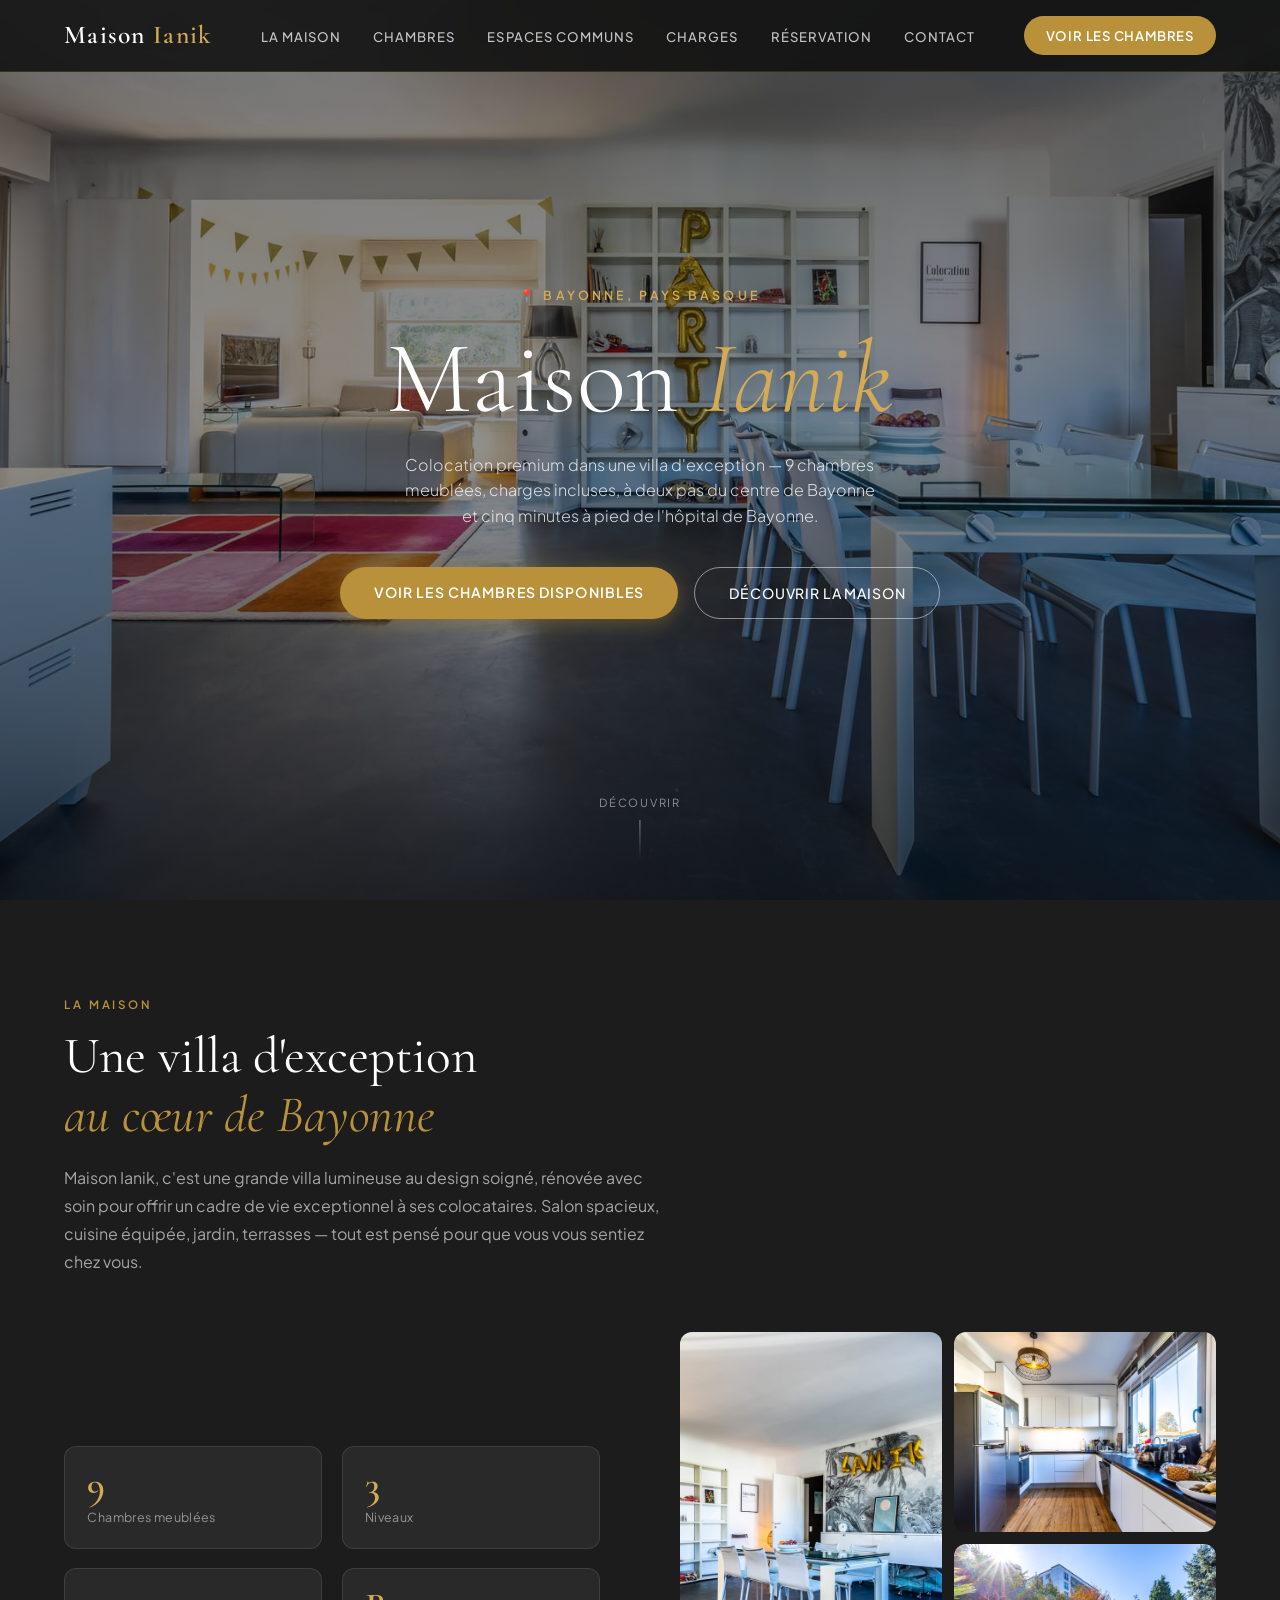
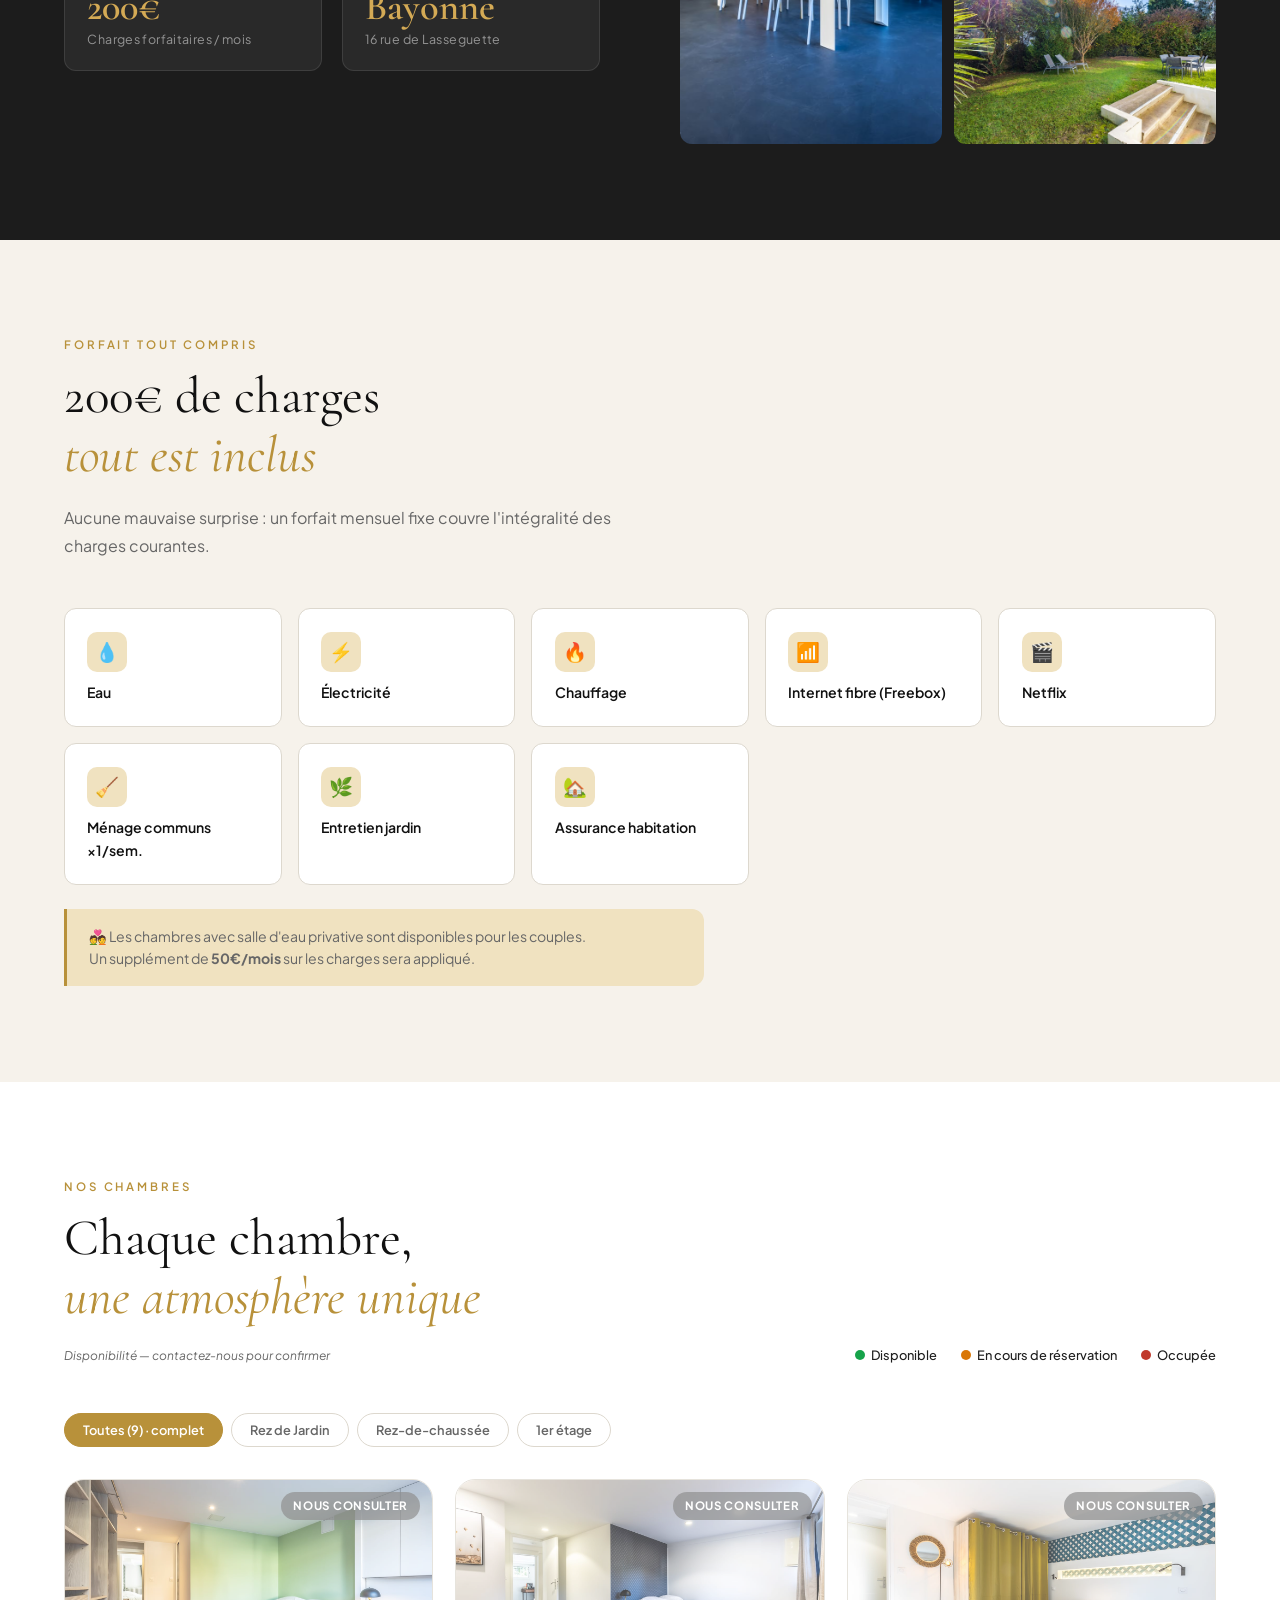
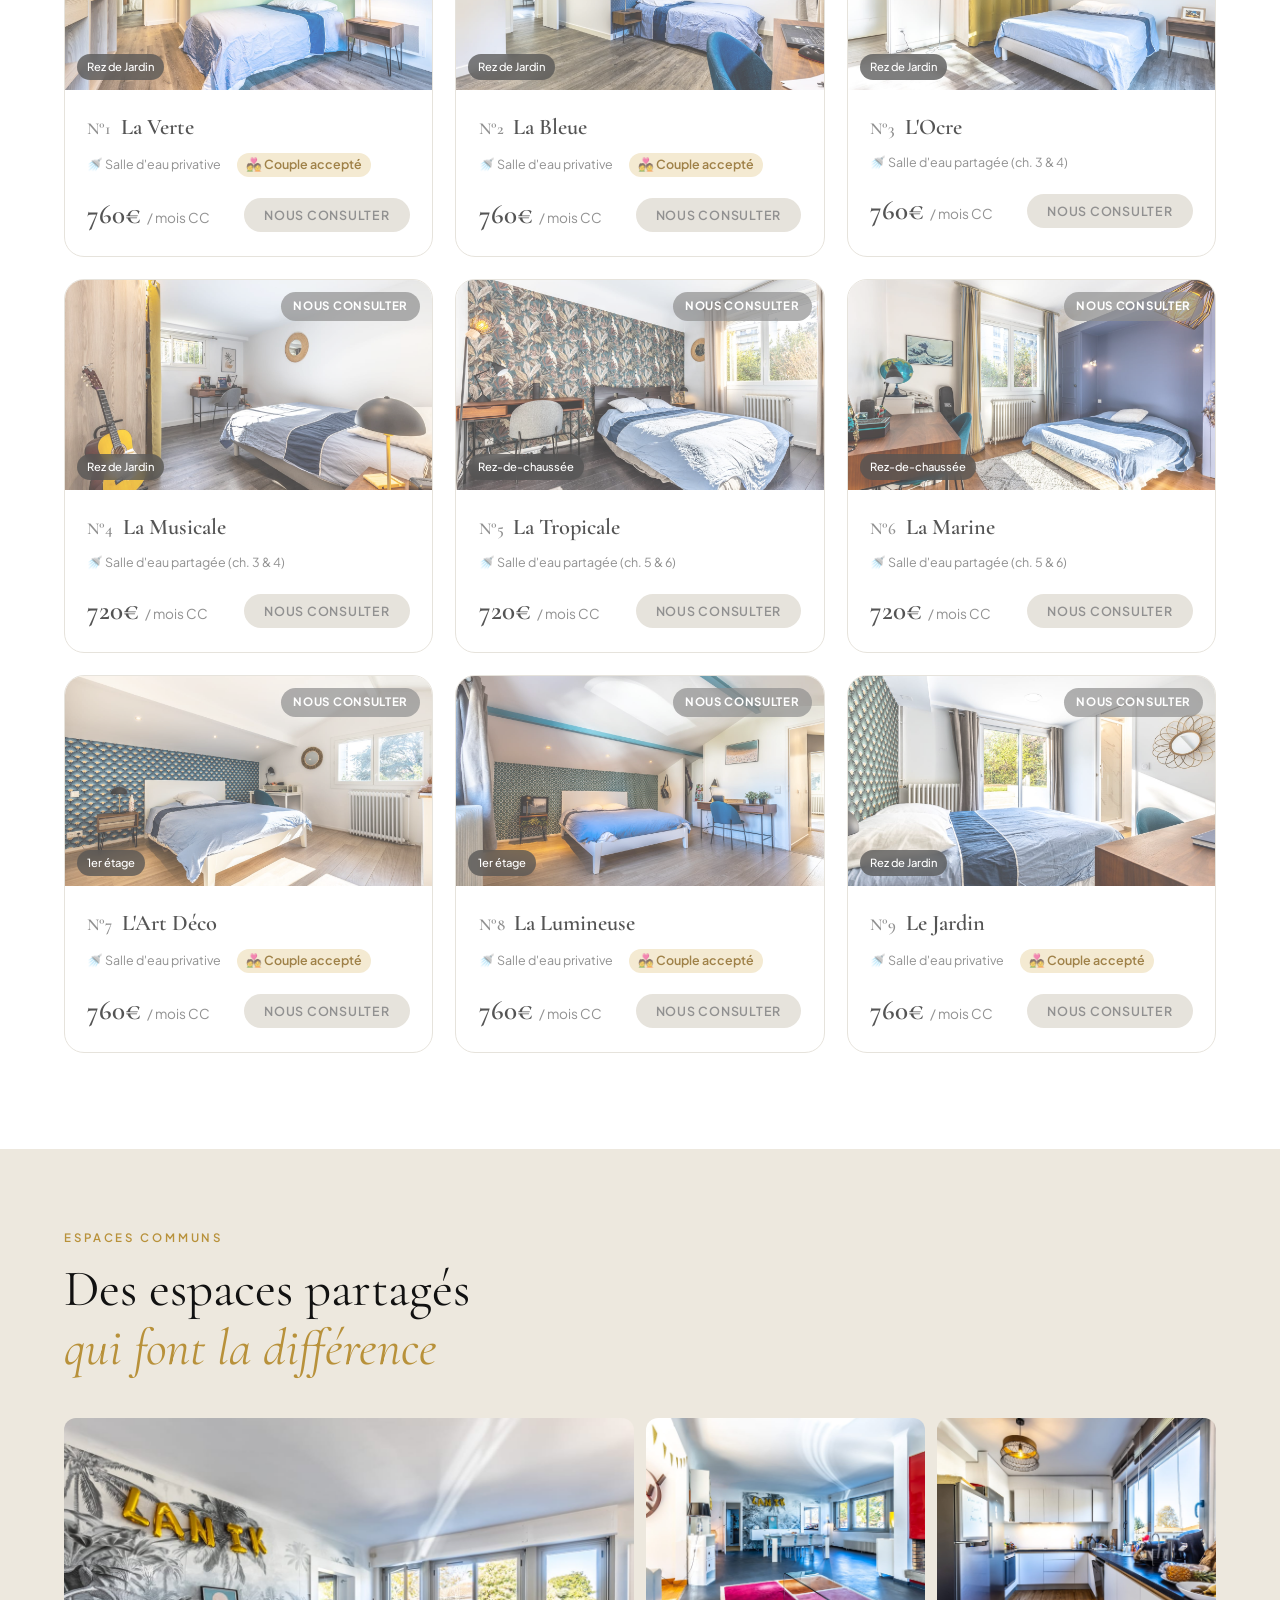
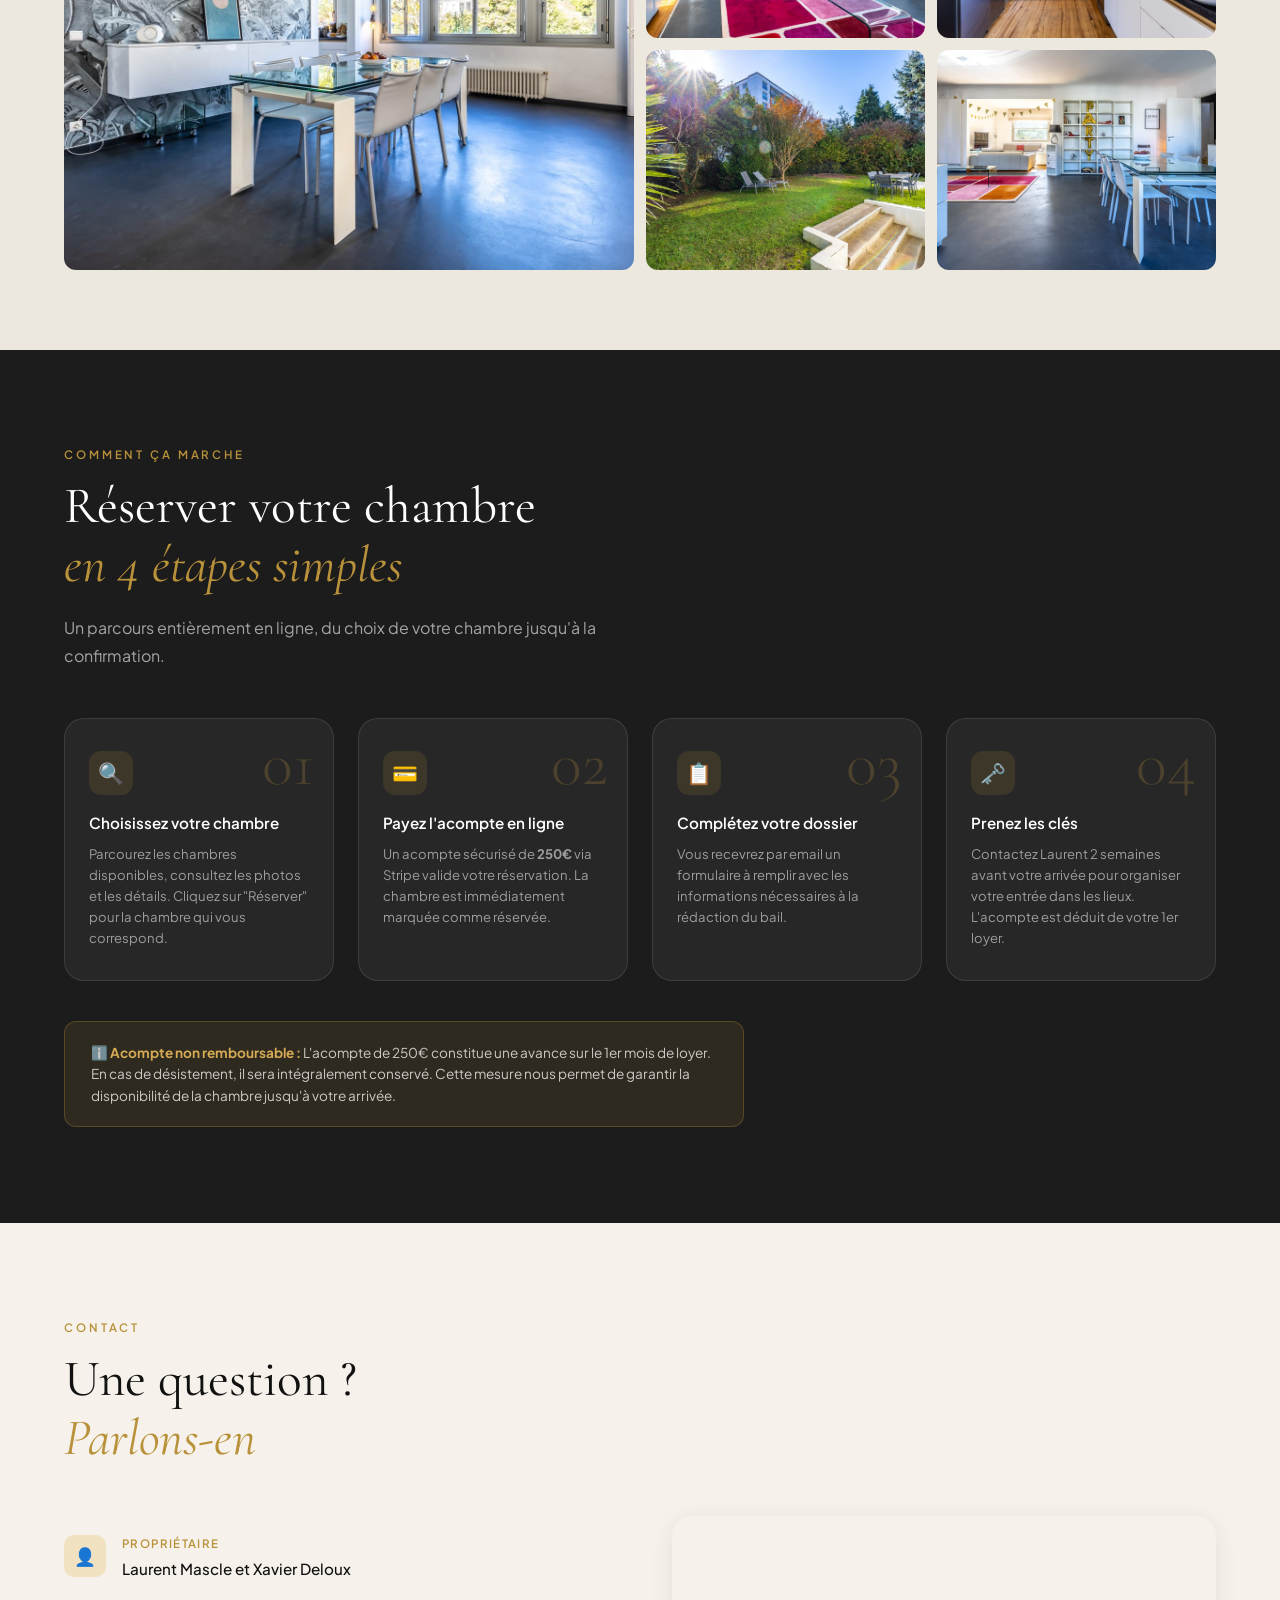
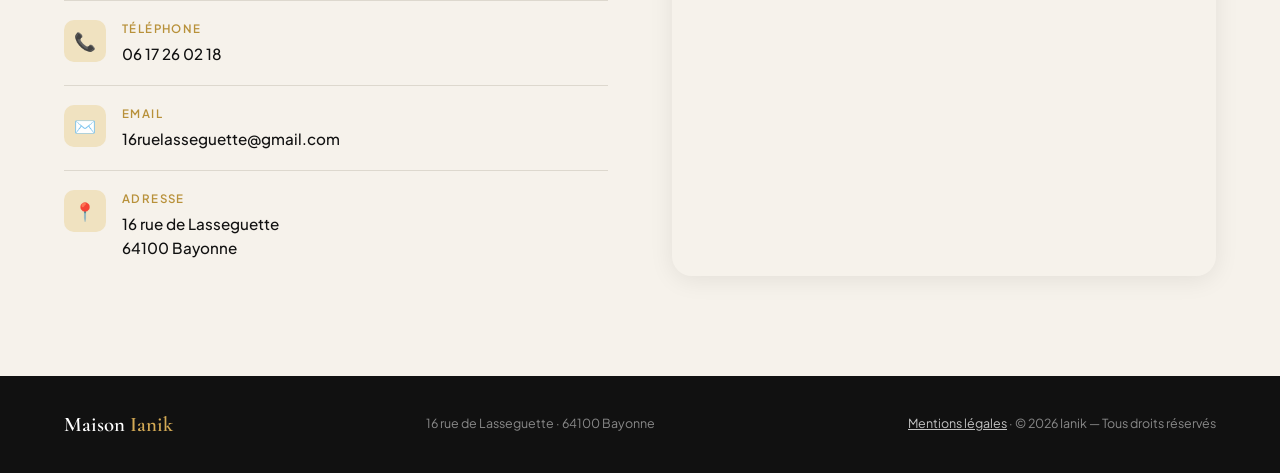
==== commit 61648fac: "Fiabilise la disponibilite, ajoute les mentions legales Disponibilites : - isAvailable() compare des" ====
--- a/index.html
+++ b/index.html
@@ -5,6 +5,9 @@
   <meta name="viewport" content="width=device-width, initial-scale=1.0">
   <title>Maison Ianik — Colocation à Bayonne</title>
   <meta name="description" content="Colocation premium à Bayonne. 9 chambres meublées avec charges incluses dans une maison d'exception.">
+  <!-- Site diffusé en direct aux candidats : on ne veut pas qu'il remonte dans Google.
+       Le lien reste parfaitement accessible à qui le reçoit. -->
+  <meta name="robots" content="noindex, nofollow">
   <link rel="canonical" href="https://laurentm64.github.io/ianik-colocation/">
 
   <!-- Aperçu lors d'un partage WhatsApp / Facebook / SMS -->
@@ -45,6 +48,7 @@
       --border:     #ddd8ce;
       --white:      #ffffff;
       --available:  #16a34a;
+      --pending:    #d97706;
       --unavailable:#c0392b;
       --radius:     12px;
       --radius-lg:  20px;
@@ -90,7 +94,11 @@
     .nav-logo span { color: var(--gold-light); }
     .nav-links {
       display: flex; gap: 2rem; list-style: none;
-    }
+      white-space: nowrap; /* jamais de libellé cassé sur deux lignes */
+    }
+    /* Six entrées : on resserre, puis on bascule sur le burger dès 1080px —
+       en dessous, "Espaces communs" ne tient plus à côté du CTA. */
+    @media (max-width: 1250px) { .nav-links { gap: 1.2rem; } }
     .nav-links a {
       color: rgba(255,255,255,0.75);
       font-size: 0.82rem;
@@ -114,11 +122,19 @@
     .nav-cta:hover { background: var(--gold-light); transform: translateY(-1px); }
     .nav-burger { display: none; flex-direction: column; gap: 5px; cursor: pointer; }
     .nav-burger span { display: block; width: 24px; height: 2px; background: var(--white); border-radius: 2px; transition: all 0.3s; }
+    /* Menu ouvert : les trois barres deviennent une croix. */
+    .nav-burger.open span:nth-child(1) { transform: translateY(7px) rotate(45deg); }
+    .nav-burger.open span:nth-child(2) { opacity: 0; }
+    .nav-burger.open span:nth-child(3) { transform: translateY(-7px) rotate(-45deg); }
 
     /* ===================== HERO ===================== */
     #hero {
       position: relative;
-      height: 100vh; min-height: 600px;
+      /* 100vh d'abord pour les navigateurs anciens, svh ensuite : évite le saut
+         de hauteur quand la barre d'outils mobile se rétracte. */
+      height: 100vh;
+      height: 100svh;
+      min-height: 600px;
       display: flex; align-items: center; justify-content: center;
       overflow: hidden;
     }
@@ -366,6 +382,7 @@
       width: 10px; height: 10px; border-radius: 50%;
     }
     .legend-dot.available { background: var(--available); }
+    .legend-dot.pending { background: var(--pending); }
     .legend-dot.unavailable { background: var(--unavailable); }
     #availability-status {
       font-size: 0.75rem;
@@ -441,6 +458,11 @@
       color: var(--white);
       box-shadow: 0 2px 8px rgba(22,163,74,0.3);
     }
+    .room-badge.pending {
+      background: rgba(217,119,6,0.92);
+      color: var(--white);
+      box-shadow: 0 2px 8px rgba(217,119,6,0.3);
+    }
     .room-badge.unavailable {
       background: rgba(192,57,43,0.88);
       color: var(--white);
@@ -480,13 +502,22 @@
       color: var(--dark);
     }
     .room-details {
-      display: flex; gap: 1rem;
+      display: flex; gap: 0.5rem 1rem;
+      flex-wrap: wrap;
       font-size: 0.78rem;
       color: var(--text-muted);
       margin-bottom: 1rem;
     }
     .room-detail-item {
       display: flex; align-items: center; gap: 4px;
+    }
+    /* Chambres à salle d'eau privative : ouvertes aux couples (+50 €/mois). */
+    .room-detail-item.couple {
+      background: var(--gold-pale);
+      color: #7a5000;
+      padding: 2px 9px;
+      border-radius: 20px;
+      font-weight: 600;
     }
     .room-footer {
       display: flex; align-items: center; justify-content: space-between;
@@ -699,6 +730,8 @@
     }
     .footer-brand span { color: var(--gold-light); }
     footer p { font-size: 0.78rem; }
+    .footer-link { color: rgba(255,255,255,0.75); text-decoration: underline; }
+    .footer-link:hover { color: var(--gold-light); }
 
     /* ===================== MODAL ===================== */
     .modal-overlay {
@@ -829,13 +862,38 @@
       display: block;
     }
     .modal-btn-stripe:hover { background: var(--gold-light); transform: translateY(-2px); box-shadow: 0 6px 24px rgba(184,145,58,0.45); }
-    .modal-btn-stripe.disabled {
-      background: var(--border);
-      color: var(--text-muted);
-      cursor: not-allowed;
-      box-shadow: none;
-    }
-    .modal-btn-stripe.disabled:hover { background: var(--border); transform: none; }
+    /* Chambre non réservable : le bouton devient « liste d'attente », en retrait. */
+    .modal-btn-stripe.waitlist { background: #666; box-shadow: none; }
+    .modal-btn-stripe.waitlist:hover { background: #555; box-shadow: none; }
+    /* Second bouton de contact (WhatsApp), à côté du mailto. */
+    .modal-btn-alt {
+      flex: 1;
+      padding: 14px 24px;
+      border: 1.5px solid var(--border);
+      background: var(--white);
+      color: var(--text);
+      font-size: 0.88rem;
+      font-weight: 600;
+      letter-spacing: 0.04em;
+      border-radius: 50px;
+      text-align: center;
+      display: block;
+      transition: border-color 0.2s, background 0.2s;
+    }
+    .modal-btn-alt:hover { border-color: #25d366; background: #f2fbf5; }
+    /* Message affiché quand la chambre a été prise entre l'affichage et le clic. */
+    .modal-flash {
+      display: none;
+      margin-top: 1rem;
+      padding: 0.9rem 1.2rem;
+      background: #fdecea;
+      border: 1px solid #f5b7b1;
+      border-radius: var(--radius);
+      font-size: 0.85rem;
+      color: #922b21;
+      line-height: 1.5;
+    }
+    .modal-flash.show { display: block; }
 
     /* ===================== ANIMATIONS ===================== */
     @keyframes fadeUp {
@@ -862,6 +920,10 @@
         grid-template-rows: auto;
       }
       .gallery-item:first-child { grid-column: span 2; }
+    }
+    /* Bascule de la navigation sur le burger : plus tôt que le reste de la
+       mise en page, car les 6 entrées + le CTA se touchent en dessous de 1160px. */
+    @media (max-width: 1160px) {
       nav .nav-links, nav .nav-cta { display: none; }
       .nav-burger { display: flex; }
     }
@@ -893,6 +955,21 @@
       border-bottom: 1px solid rgba(255,255,255,0.08);
     }
     .mobile-menu a:last-child { border: none; }
+    /* La nav-cta est masquée sous 900px : on la reprend ici, sinon le CTA
+       principal n'existe pas du tout sur mobile. */
+    .mobile-menu .mobile-cta {
+      margin-top: 0.4rem;
+      padding: 13px 22px;
+      background: var(--gold);
+      color: var(--white);
+      font-weight: 600;
+      font-size: 0.9rem;
+      letter-spacing: 0.06em;
+      text-transform: uppercase;
+      text-align: center;
+      border-radius: 50px;
+      border: none;
+    }
   </style>
 </head>
 <body>
@@ -903,6 +980,7 @@
   <ul class="nav-links">
     <li><a href="#maison">La maison</a></li>
     <li><a href="#chambres">Chambres</a></li>
+    <li><a href="#galerie">Espaces communs</a></li>
     <li><a href="#charges">Charges</a></li>
     <li><a href="#processus">Réservation</a></li>
     <li><a href="#contact">Contact</a></li>
@@ -915,11 +993,13 @@
 
 <!-- Mobile menu -->
 <div class="mobile-menu" id="mobileMenu">
-  <a href="#maison" onclick="toggleMenu()">La maison</a>
-  <a href="#chambres" onclick="toggleMenu()">Les chambres</a>
-  <a href="#charges" onclick="toggleMenu()">Charges incluses</a>
-  <a href="#processus" onclick="toggleMenu()">Processus de réservation</a>
-  <a href="#contact" onclick="toggleMenu()">Contact</a>
+  <a href="#maison" onclick="closeMenu()">La maison</a>
+  <a href="#chambres" onclick="closeMenu()">Les chambres</a>
+  <a href="#galerie" onclick="closeMenu()">Espaces communs</a>
+  <a href="#charges" onclick="closeMenu()">Charges incluses</a>
+  <a href="#processus" onclick="closeMenu()">Processus de réservation</a>
+  <a href="#contact" onclick="closeMenu()">Contact</a>
+  <a href="#chambres" class="mobile-cta" onclick="closeMenu()">Voir les chambres</a>
 </div>
 
 <!-- HERO -->
@@ -1013,6 +1093,7 @@
     </div>
     <div class="availability-legend">
       <div class="legend-item"><div class="legend-dot available"></div> Disponible</div>
+      <div class="legend-item"><div class="legend-dot pending"></div> En cours de réservation</div>
       <div class="legend-item"><div class="legend-dot unavailable"></div> Occupée</div>
     </div>
   </div>
@@ -1150,7 +1231,7 @@
 <footer>
   <div class="footer-brand">Maison <span>Ianik</span></div>
   <p>16 rue de Lasseguette · 64100 Bayonne</p>
-  <p>© 2026 Ianik — Tous droits réservés</p>
+  <p><a href="mentions-legales.html" class="footer-link">Mentions légales</a> · © 2026 Ianik — Tous droits réservés</p>
 </footer>
 
 <!-- MODAL -->
@@ -1183,7 +1264,11 @@
         <a href="#" class="modal-btn-stripe" id="modalStripeBtn" target="_blank" rel="noopener">
           💳 &nbsp;Réserver — Payer l'acompte de 250€
         </a>
+        <a href="#" class="modal-btn-alt" id="modalWhatsappBtn" target="_blank" rel="noopener">
+          💬 &nbsp;WhatsApp
+        </a>
       </div>
+      <div class="modal-flash" id="modalFlash"></div>
     </div>
   </div>
 </div>
@@ -1225,7 +1310,7 @@
       couples: false,
       image: "images/chambre_3.jpg",
       stripeLink: "https://buy.stripe.com/3cI6oJaq1gvOahja0c1Fe02",
-      extras: ["Rideaux dorés", "Luminosité naturelle", "Dressing"]
+      extras: ["Grande chambre", "Rideaux dorés", "Luminosité naturelle", "Dressing"]
     },
     {
       id: 4,
@@ -1304,30 +1389,43 @@
   const SHEET_URL = `https://docs.google.com/spreadsheets/d/${SHEET_ID}/pub?output=csv`;
 
   let availability = {}; // { 1: "Disponible", 2: "Réservée", ... }
+  let currentFloor = "all";   // étage filtré par l'utilisateur — à préserver au refresh
+  let modalOpen = false;      // ne jamais reconstruire la grille sous une modale ouverte
+  let currentRoom = null;     // chambre affichée dans la modale
+  let renderPending = false;  // un rendu a été différé pendant que la modale était ouverte
+
+  // Télécharge et interprète le CSV publié. Renvoie { 1: "Disponible", ... }
+  // ou lève une exception. Utilisé par le refresh périodique ET par la
+  // revalidation au clic sur « Réserver ».
+  async function loadSheet() {
+    const res = await fetch(SHEET_URL, { cache: "no-cache" });
+    if (!res.ok) throw new Error("HTTP " + res.status);
+    const text = await res.text();
+    const lines = text.trim().split(/\r?\n/).slice(1); // skip header
+    const parsed = {};
+    lines.forEach(line => {
+      // 1re colonne = n° de chambre, 2e = statut. Les champs peuvent être
+      // entre guillemets et contenir des virgules -> on découpe proprement.
+      const parts = line.match(/("([^"]|"")*"|[^,]*)(,|$)/g) || [];
+      if (parts.length < 2) return;
+      const clean = s => s.replace(/,$/, "").trim().replace(/^"|"$/g, "").replace(/""/g, '"').trim();
+      const num = parseInt(clean(parts[0]), 10);
+      const status = clean(parts[1]);
+      if (!isNaN(num) && status) parsed[num] = status;
+    });
+    return parsed;
+  }
 
   async function fetchAvailability() {
     try {
-      const res = await fetch(SHEET_URL, { cache: "no-cache" });
-      if (!res.ok) throw new Error("HTTP " + res.status);
-      const text = await res.text();
-      const lines = text.trim().split(/\r?\n/).slice(1); // skip header
-      const parsed = {};
-      lines.forEach(line => {
-        // 1re colonne = n° de chambre, 2e = statut. Les champs peuvent être
-        // entre guillemets et contenir des virgules -> on découpe proprement.
-        const parts = line.match(/("([^"]|"")*"|[^,]*)(,|$)/g) || [];
-        if (parts.length < 2) return;
-        const clean = s => s.replace(/,$/, "").trim().replace(/^"|"$/g, "").replace(/""/g, '"').trim();
-        const num = parseInt(clean(parts[0]), 10);
-        const status = clean(parts[1]);
-        if (!isNaN(num) && status) parsed[num] = status;
-      });
+      const parsed = await loadSheet();
       // Le Sheet doit décrire TOUTES les chambres. S'il en manque une, on ne
       // garde pas l'ancienne valeur au hasard : la chambre reste "Inconnu"
       // (= non réservable), jamais réservable par défaut.
       ROOMS.forEach(r => { availability[r.id] = parsed[r.id] || "Inconnu"; });
       document.getElementById("availability-status").textContent =
-        "Disponibilités mises à jour en temps réel · " + new Date().toLocaleDateString("fr-FR", { day: "numeric", month: "long" });
+        "Disponibilités vérifiées à " +
+        new Date().toLocaleTimeString("fr-FR", { hour: "2-digit", minute: "2-digit" });
     } catch (e) {
       console.warn("Impossible de charger les disponibilités :", e);
       document.getElementById("availability-status").textContent =
@@ -1335,28 +1433,48 @@
       // Fallback: all rooms show as loading
       ROOMS.forEach(r => availability[r.id] = "Inconnu");
     }
-    renderRooms();
+    // Une modale ouverte ne doit pas se voir tirer la grille sous les pieds :
+    // on diffère le rendu jusqu'à sa fermeture.
+    if (modalOpen) { renderPending = true; return; }
+    renderRooms(currentFloor);
   }
 
   /* ============================================================
      RENDU DES CARTES CHAMBRES
      ============================================================ */
-  // Règle stricte : une chambre n'est réservable QUE si le Sheet dit
-  // explicitement "disponible". Toute autre valeur — statut inconnu, ligne
-  // manquante, Sheet injoignable — la rend non réservable. Ne jamais rendre
-  // ce test permissif : un faux "disponible" = un acompte encaissé pour une
-  // chambre déjà occupée.
+  // Règle stricte : une chambre n'est réservable QUE si le Sheet contient
+  // EXACTEMENT l'une des valeurs ci-dessous. Toute autre valeur — statut
+  // inconnu, ligne manquante, Sheet injoignable, faute de frappe — la rend
+  // non réservable.
+  //
+  // Ne jamais remplacer cette comparaison par un test « contient » : un faux
+  // "disponible" = un acompte de 250 € encaissé pour une chambre occupée.
+  // (Un `.includes("dispo")` acceptait « Indisponible » et « Non disponible ».)
+  const STATUTS_RESERVABLES = ["disponible", "libre"];
+  const STATUTS_EN_COURS = ["en cours de réservation", "en cours de reservation", "en cours"];
+
+  function statutDe(roomId) {
+    return (availability[roomId] || "").trim().toLowerCase();
+  }
   function isAvailable(roomId) {
-    return (availability[roomId] || "").toLowerCase().includes("dispo");
+    return STATUTS_RESERVABLES.includes(statutDe(roomId));
   }
-
-  function renderRooms(filterFloor = "all") {
+  function isPending(roomId) {
+    return STATUTS_EN_COURS.includes(statutDe(roomId));
+  }
+  function isUnknown(roomId) {
+    const s = statutDe(roomId);
+    return !s || s === "inconnu";
+  }
+
+  function renderRooms(filterFloor = currentFloor) {
     const grid = document.getElementById("roomsGrid");
     grid.innerHTML = "";
 
     ROOMS.forEach(room => {
       const avail = isAvailable(room.id);
-      const unknown = !availability[room.id] || availability[room.id] === "Inconnu";
+      const pending = isPending(room.id);
+      const unknown = isUnknown(room.id);
       const hide = filterFloor !== "all" && room.floor !== filterFloor;
 
       const card = document.createElement("div");
@@ -1366,13 +1484,14 @@
       // modale "liste d'attente" (sinon on perd le prospect arrivé trop tôt).
       card.addEventListener("click", () => openModal(room));
 
-      let badgeClass = avail ? "available" : "unavailable";
-      let badgeText = avail ? "Disponible" : "Occupée";
-      if (unknown) { badgeClass = "loading"; badgeText = "Nous consulter"; }
+      let badgeClass = "unavailable", badgeText = "Occupée", btnText = "Liste d'attente";
+      if (avail)        { badgeClass = "available"; badgeText = "Disponible";             btnText = "Réserver"; }
+      else if (pending) { badgeClass = "pending";   badgeText = "En cours de réservation"; btnText = "Me prévenir"; }
+      else if (unknown) { badgeClass = "loading";   badgeText = "Nous consulter";          btnText = "Nous consulter"; }
 
       card.innerHTML = `
         <div class="room-photo">
-          <img src="${room.image}" alt="Chambre ${room.id}" loading="lazy">
+          <img src="${room.image}" alt="Chambre ${room.id} — ${room.name}" loading="lazy">
           <div class="room-badge ${badgeClass}">${badgeText}</div>
           <div class="room-floor-tag">${room.floor}</div>
         </div>
@@ -1383,12 +1502,11 @@
           </div>
           <div class="room-details">
             <span class="room-detail-item">🚿 ${room.sde}</span>
+            ${room.couples ? '<span class="room-detail-item couple">💑 Couple accepté</span>' : ""}
           </div>
           <div class="room-footer">
             <div class="room-price">${room.price}€ <span>/ mois CC</span></div>
-            <button class="room-btn${avail ? "" : " disabled"}">
-              ${avail ? "Réserver" : (unknown ? "Nous consulter" : "Liste d'attente")}
-            </button>
+            <button class="room-btn${avail ? "" : " disabled"}">${btnText}</button>
           </div>
         </div>
       `;
@@ -1412,8 +1530,10 @@
     tab.addEventListener("click", () => {
       document.querySelectorAll(".floor-tab").forEach(t => t.classList.remove("active"));
       tab.classList.add("active");
-      const floor = tab.dataset.floor;
-      renderRooms(floor);
+      // Mémorisé : sans ça, le rafraîchissement automatique repartait sur
+      // "all" et réaffichait les 9 chambres alors que l'onglet restait actif.
+      currentFloor = tab.dataset.floor;
+      renderRooms(currentFloor);
     });
   });
 
@@ -1421,7 +1541,8 @@
      MODAL
      ============================================================ */
   function openModal(room) {
-    const avail = isAvailable(room.id);
+    currentRoom = room;
+    document.getElementById("modalFlash").classList.remove("show");
     document.getElementById("modalImg").src = room.image;
     document.getElementById("modalImg").alt = room.name;
     document.getElementById("modalTitle").textContent = `Ch. ${room.id} — ${room.name}`;
@@ -1432,27 +1553,49 @@
     tags.innerHTML = [
       `📍 ${room.floor}`,
       `🚿 ${room.sde}`,
-...room.extras
+      ...(room.couples ? [`💑 Couple accepté — ${room.price + 50}€/mois en couple`] : []),
+      ...room.extras
     ].map(t => `<span class="modal-tag">${t}</span>`).join("");
 
-    // Warning
-    const unknown = !availability[room.id] || availability[room.id] === "Inconnu";
+    applyModalState(room);
+
+    document.getElementById("roomModal").classList.add("open");
+    document.body.style.overflow = "hidden";
+    modalOpen = true;
+
+    // Les liens Stripe restant actifs en permanence, le site est seul à
+    // empêcher un paiement sur chambre occupée. On relit donc le Sheet à
+    // l'ouverture de la modale, et on reconfigure le bouton si le statut a
+    // changé depuis le dernier rafraîchissement.
+    revalidate(room);
+  }
+
+  // Configure warning, boutons et libellés selon l'état courant de la chambre.
+  function applyModalState(room) {
+    const avail = isAvailable(room.id);
+    const pending = isPending(room.id);
+    const unknown = isUnknown(room.id);
+
     const w = document.getElementById("modalWarning");
     if (avail) {
       w.innerHTML = `⚠️ <strong>Acompte non remboursable :</strong> Les 250€ d'acompte sont déduits de votre 1er loyer. En cas de désistement, ils sont conservés intégralement.`;
+    } else if (pending) {
+      w.innerHTML = `🟠 Une réservation est en cours sur cette chambre. Laissez-nous vos coordonnées : si elle ne se confirme pas, vous serez contacté en priorité.`;
     } else if (unknown) {
       w.innerHTML = `ℹ️ La disponibilité de cette chambre n'a pas pu être vérifiée à l'instant. Contactez-nous, nous vous répondons rapidement.`;
     } else {
       w.innerHTML = `🔴 Cette chambre est actuellement occupée. Laissez-nous vos coordonnées : vous serez prévenu en priorité dès qu'elle se libère.`;
     }
 
-    // Stripe button
     const btn = document.getElementById("modalStripeBtn");
+    const wa = document.getElementById("modalWhatsappBtn");
+
     if (avail) {
       btn.href = room.stripeLink;
       btn.setAttribute("target", "_blank");
       btn.className = "modal-btn-stripe";
       btn.textContent = "💳  Réserver — Payer l'acompte de 250€";
+      wa.style.display = "none";
     } else {
       const sujet = unknown
         ? `Disponibilité — Chambre ${room.id} ${room.name}`
@@ -1464,25 +1607,67 @@
         + "?subject=" + encodeURIComponent(sujet)
         + "&body=" + encodeURIComponent(corps);
       btn.removeAttribute("target"); // un mailto ne doit pas ouvrir d'onglet vide
-      btn.className = "modal-btn-stripe";
-      btn.style.background = "#666";
+      btn.className = "modal-btn-stripe waitlist";
       btn.textContent = unknown ? "✉️  Nous contacter" : "✉️  Me prévenir si elle se libère";
-    }
-
-    document.getElementById("roomModal").classList.add("open");
-    document.body.style.overflow = "hidden";
+      // Le mailto ne déclenche rien sur beaucoup de mobiles et en webmail :
+      // WhatsApp évite de perdre le candidat à cet instant précis.
+      wa.href = "https://wa.me/33617260218?text=" + encodeURIComponent(corps);
+      wa.style.display = "";
+    }
+  }
+
+  // Relit le Sheet et met la modale à jour si le statut a bougé.
+  // En cas d'échec réseau on ne bloque personne : l'état affiché a moins de
+  // 90 secondes, et refuser un vrai client sur une panne serait pire.
+  async function revalidate(room) {
+    let parsed;
+    try {
+      parsed = await loadSheet();
+    } catch (e) {
+      console.warn("Revalidation impossible :", e);
+      return;
+    }
+    if (!modalOpen || currentRoom !== room) return; // l'utilisateur est passé à autre chose
+
+    const avant = isAvailable(room.id);
+    ROOMS.forEach(r => { availability[r.id] = parsed[r.id] || "Inconnu"; });
+    const apres = isAvailable(room.id);
+
+    if (avant !== apres) {
+      applyModalState(room);
+      const flash = document.getElementById("modalFlash");
+      if (avant && !apres) {
+        flash.textContent = "Cette chambre vient d'être réservée. Elle n'est plus disponible au paiement — laissez-nous vos coordonnées pour être prévenu en priorité.";
+        flash.classList.add("show");
+      }
+      renderPending = true; // la grille sera reconstruite à la fermeture
+    }
   }
 
   function closeModal() {
     document.getElementById("roomModal").classList.remove("open");
     document.body.style.overflow = "";
-    // Reset btn color
-    document.getElementById("modalStripeBtn").style.background = "";
+    document.getElementById("modalFlash").classList.remove("show");
+    modalOpen = false;
+    currentRoom = null;
+    if (renderPending) { renderPending = false; renderRooms(currentFloor); }
   }
 
   function handleModalClick(e) {
     if (e.target === document.getElementById("roomModal")) closeModal();
   }
+
+  // Dernier garde-fou, synchrone : si la chambre n'est plus réservable au
+  // moment du clic, on n'ouvre pas Stripe.
+  document.getElementById("modalStripeBtn").addEventListener("click", e => {
+    if (currentRoom && e.currentTarget.getAttribute("target") === "_blank" && !isAvailable(currentRoom.id)) {
+      e.preventDefault();
+      applyModalState(currentRoom);
+      const flash = document.getElementById("modalFlash");
+      flash.textContent = "Cette chambre vient d'être réservée. Elle n'est plus disponible au paiement.";
+      flash.classList.add("show");
+    }
+  });
 
   document.addEventListener("keydown", e => { if (e.key === "Escape") closeModal(); });
 
@@ -1510,17 +1695,45 @@
   /* ============================================================
      MOBILE MENU
      ============================================================ */
+  function setMenu(open) {
+    document.getElementById("mobileMenu").classList.toggle("open", open);
+    document.getElementById("burgerBtn").classList.toggle("open", open);
+  }
   function toggleMenu() {
-    document.getElementById("mobileMenu").classList.toggle("open");
+    setMenu(!document.getElementById("mobileMenu").classList.contains("open"));
   }
+  function closeMenu() { setMenu(false); }
+
+  // Clic à l'extérieur : le menu se referme (il restait ouvert jusqu'ici).
+  document.addEventListener("click", e => {
+    const menu = document.getElementById("mobileMenu");
+    if (!menu.classList.contains("open")) return;
+    if (menu.contains(e.target) || document.getElementById("burgerBtn").contains(e.target)) return;
+    closeMenu();
+  });
+
+  // Retour en largeur desktop : le menu mobile n'a plus lieu d'être.
+  // Seuil aligné sur le point de bascule CSS de la navigation (1160px).
+  window.addEventListener("resize", () => {
+    if (window.innerWidth > 1160) closeMenu();
+  });
 
   /* ============================================================
      INIT
      ============================================================ */
   fetchAvailability();
 
-  // Refresh availability every 5 minutes
-  setInterval(fetchAvailability, 5 * 60 * 1000);
+  // Make bascule le Sheet en ~1 seconde après un paiement : c'est désormais ce
+  // rafraîchissement qui domine le délai d'affichage. 90 s, et rien ne part
+  // quand l'onglet est en arrière-plan (le CSV pèse 148 octets).
+  setInterval(() => {
+    if (document.visibilityState === "visible") fetchAvailability();
+  }, 90 * 1000);
+
+  // Retour sur l'onglet : on remet l'affichage à jour tout de suite.
+  document.addEventListener("visibilitychange", () => {
+    if (document.visibilityState === "visible") fetchAvailability();
+  });
 </script>
 </body>
 </html>
